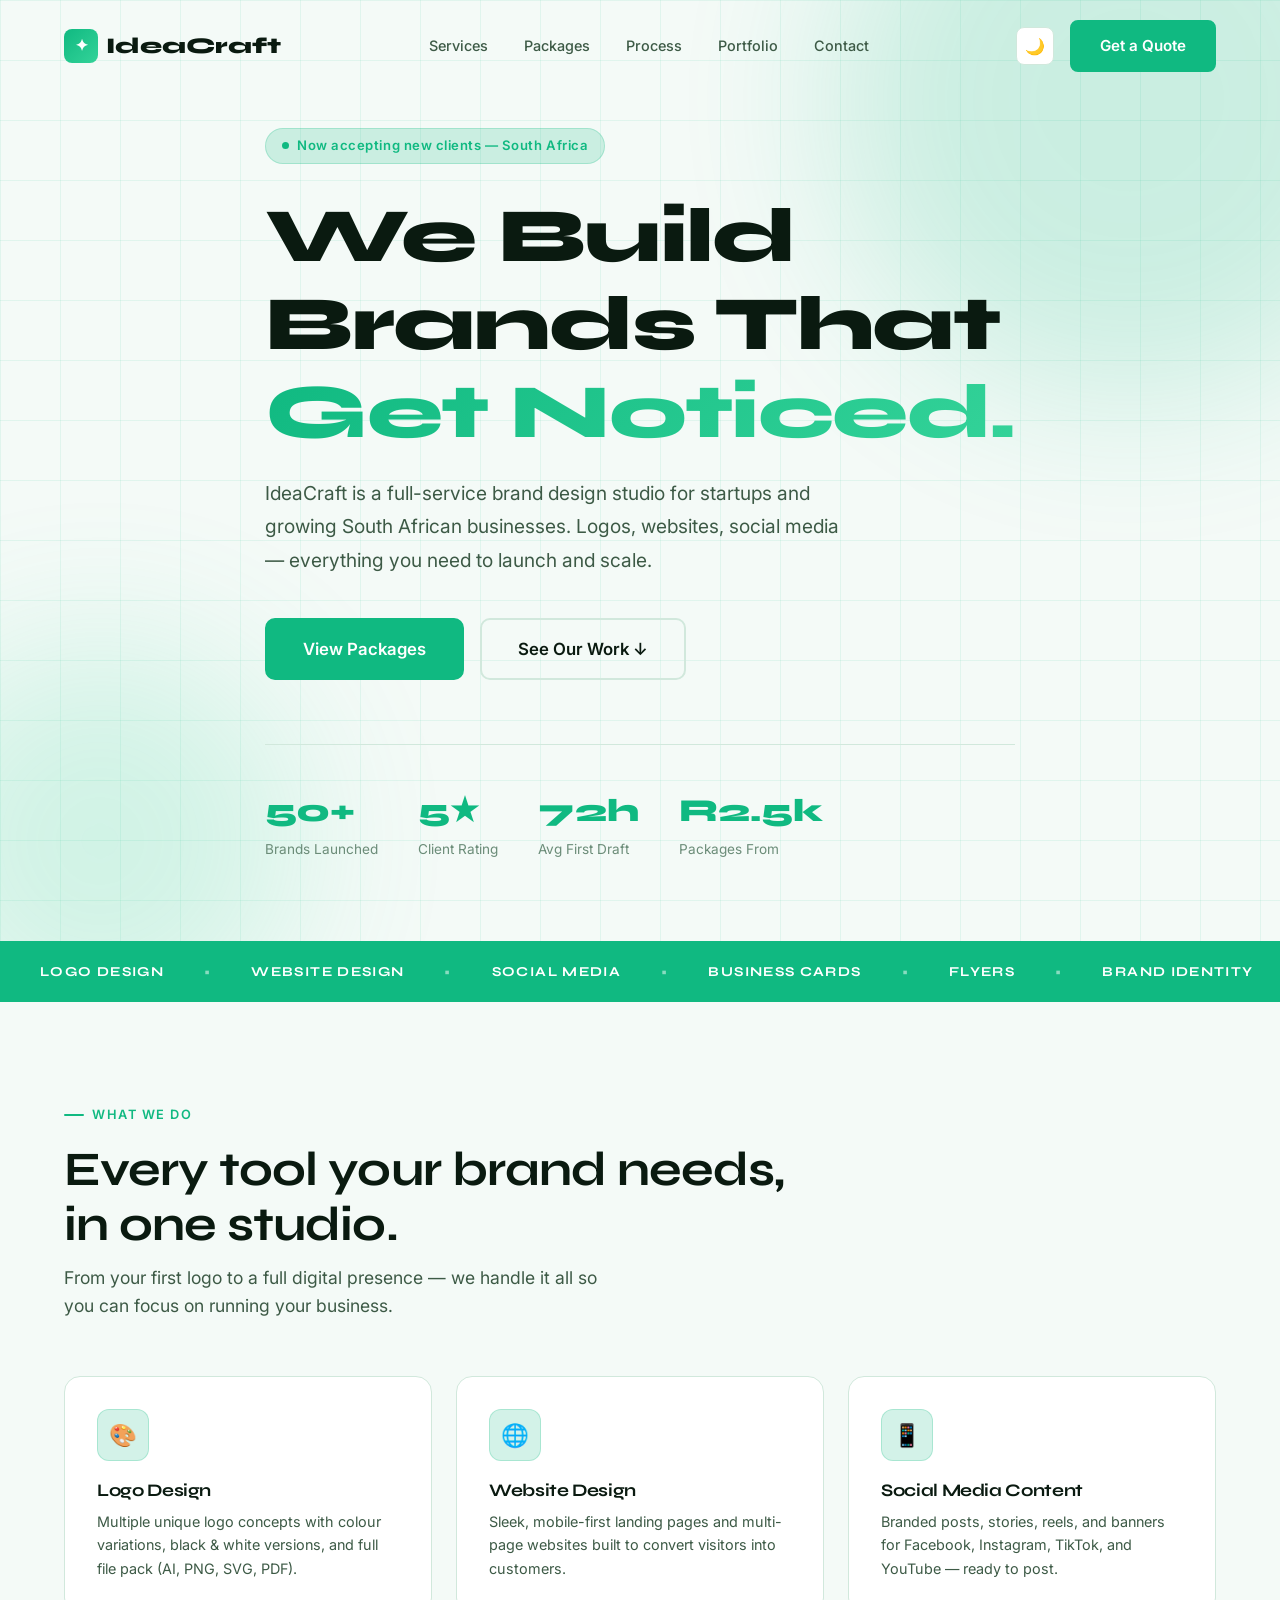
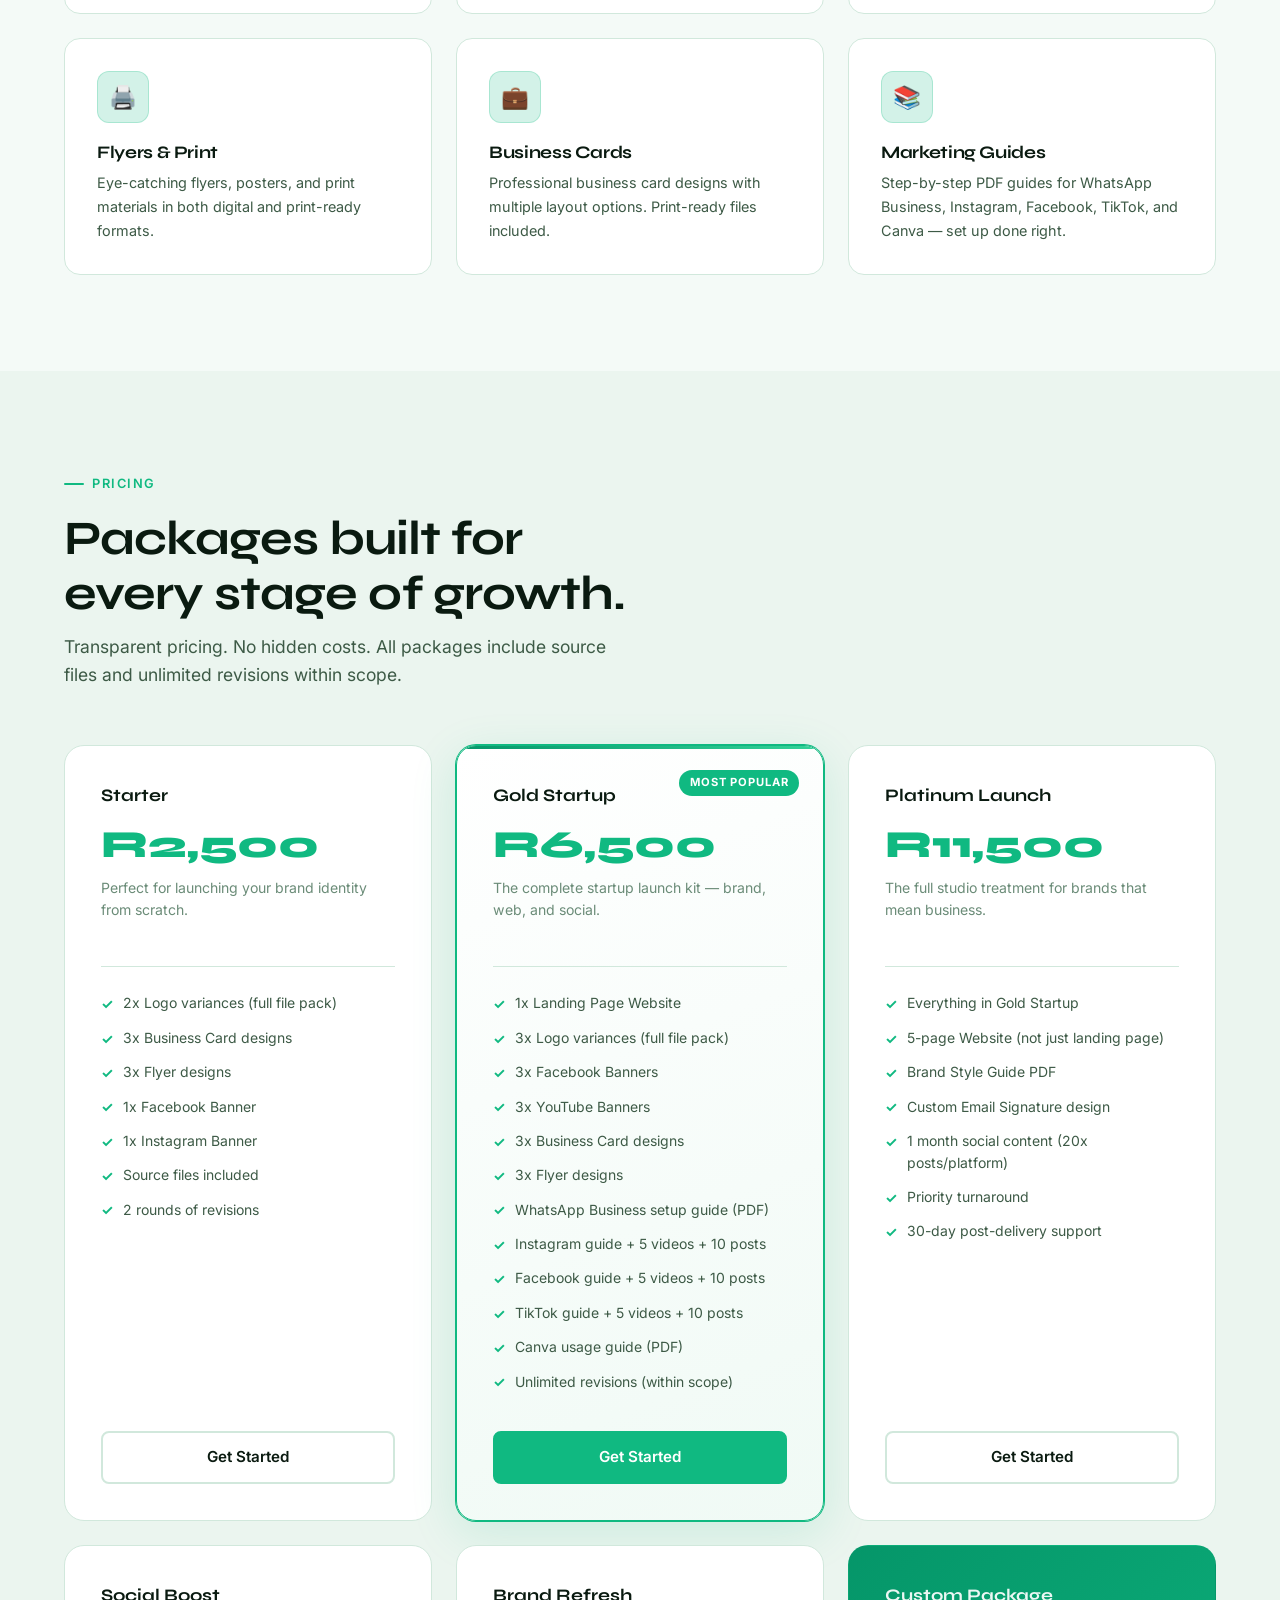
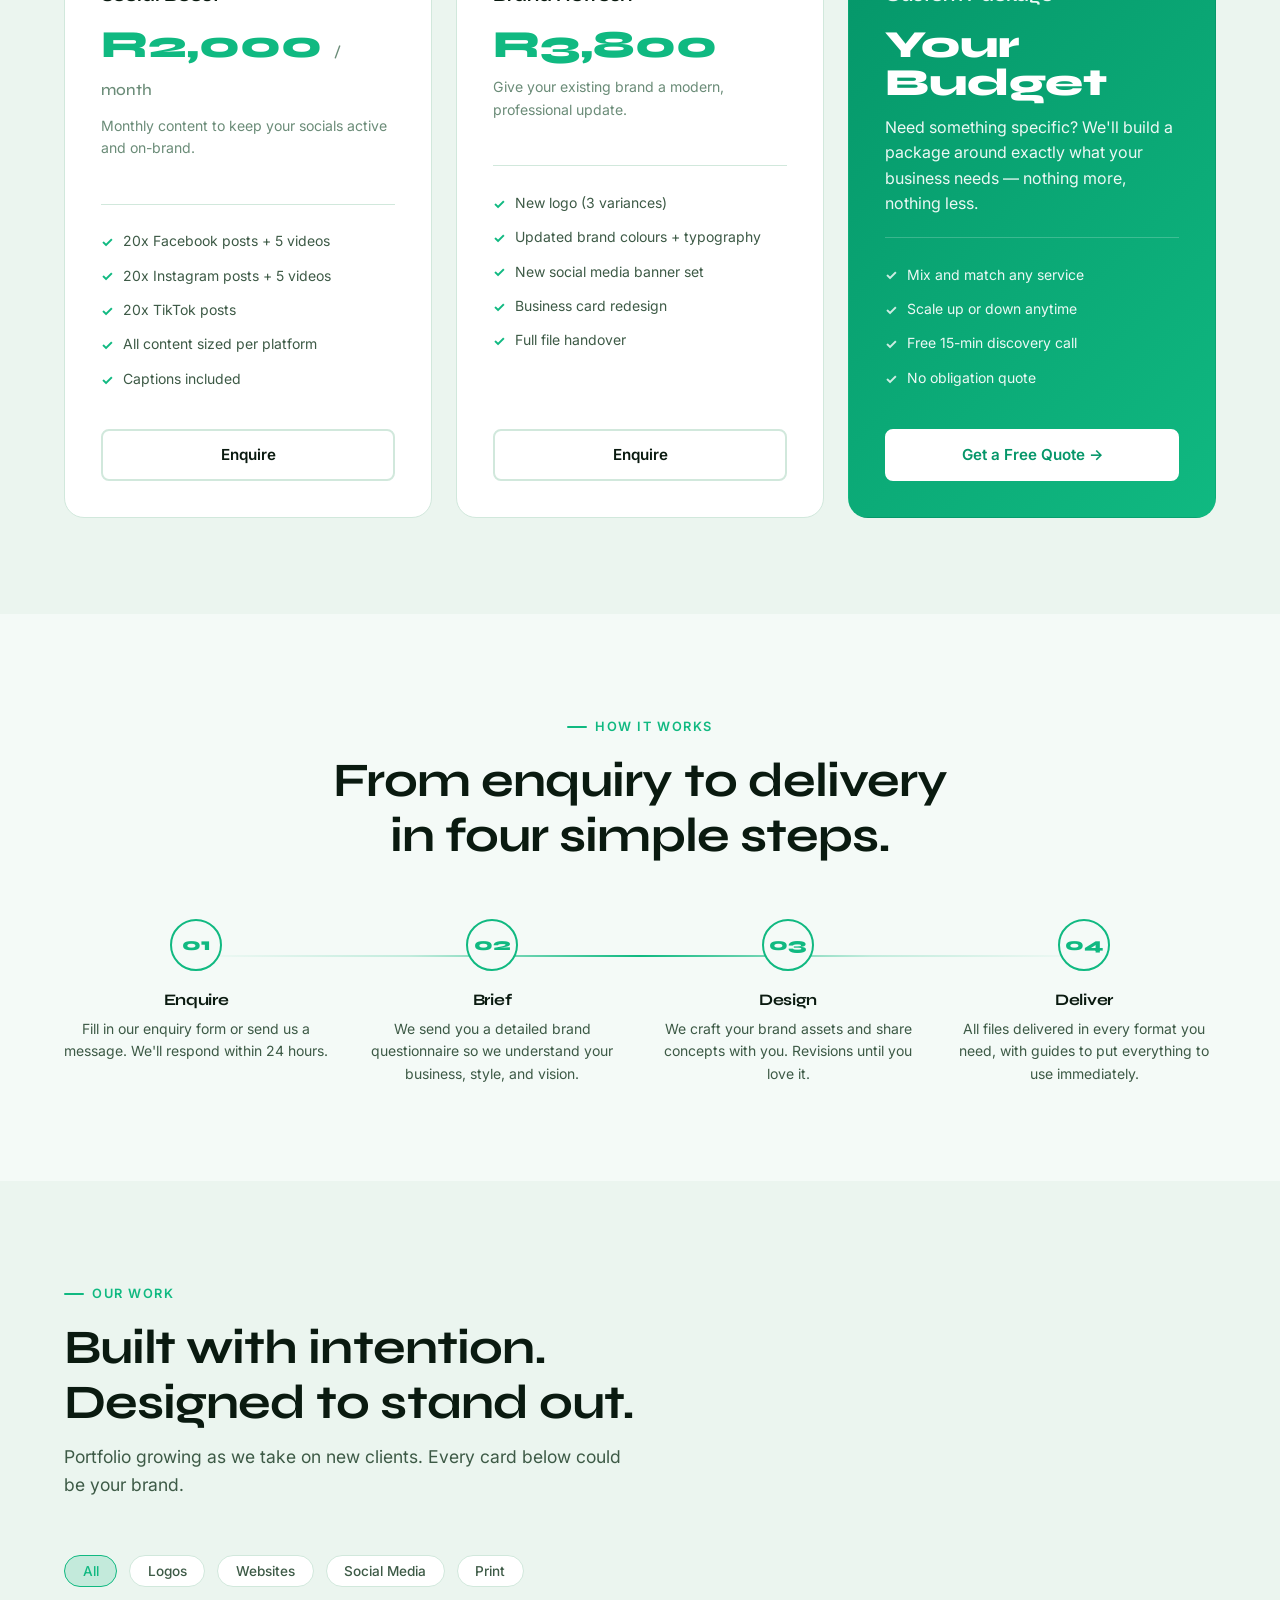
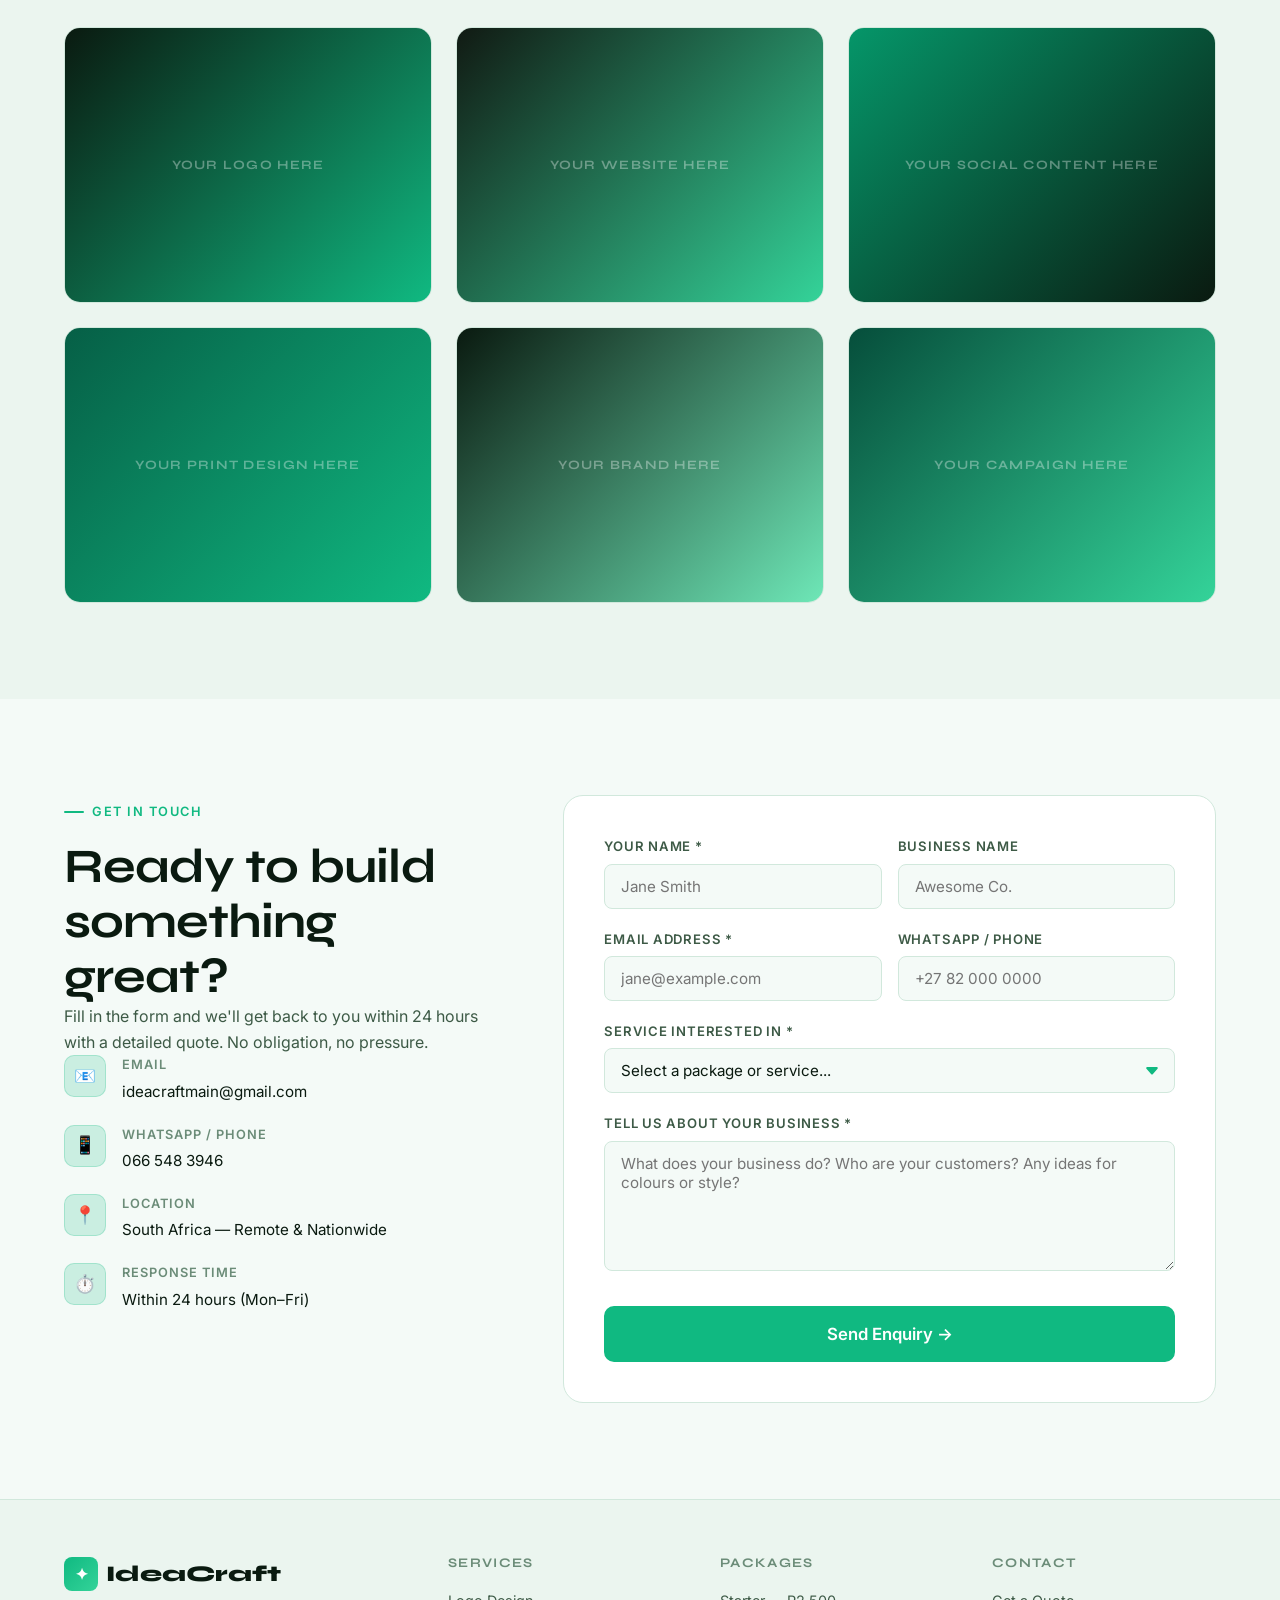
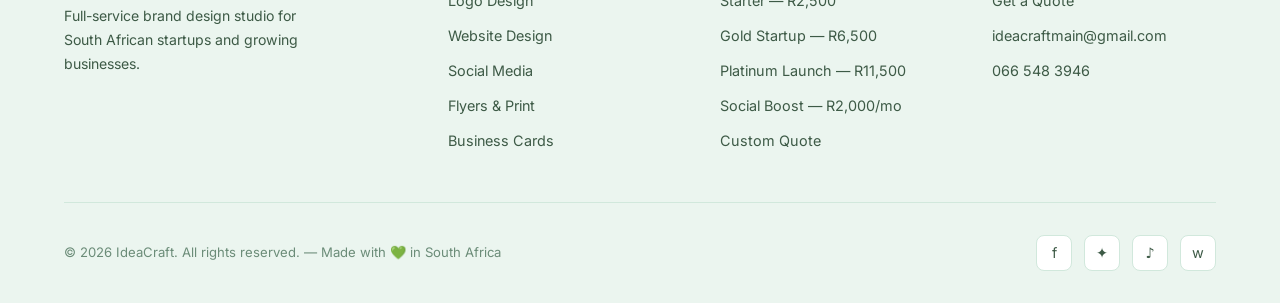
==== index.html @ 0524c29d "Add contact email and phone number" ====
<!DOCTYPE html>
<html lang="en" data-theme="dark">
<head>
  <meta charset="UTF-8">
  <meta name="viewport" content="width=device-width, initial-scale=1.0">
  <title>IdeaCraft | Brand Design for Startups</title>
  <meta name="description" content="IdeaCraft delivers premium graphic design for South African startups — logos, websites, social media content, and complete brand packages. From R2,500.">
  <meta property="og:title" content="IdeaCraft | Brand Design for Startups">
  <meta property="og:description" content="Complete brand packages for startups. Logos, websites, social media, print. Starting at R2,500.">
  <meta property="og:type" content="website">
  <link rel="preconnect" href="https://fonts.googleapis.com">
  <link rel="preconnect" href="https://fonts.gstatic.com" crossorigin>
  <link href="https://fonts.googleapis.com/css2?family=Inter:wght@400;500;600;700&family=Syne:wght@700;800&display=swap" rel="stylesheet">
  <link rel="stylesheet" href="css/styles.css">
</head>
<body>

  <!-- ── Navigation ── -->
  <nav class="nav" id="nav">
    <div class="nav-container">
      <a href="#" class="logo">
        <div class="logo-icon">✦</div>
        IdeaCraft
      </a>
      <ul class="nav-links">
        <li><a href="#services">Services</a></li>
        <li><a href="#packages">Packages</a></li>
        <li><a href="#process">Process</a></li>
        <li><a href="#portfolio">Portfolio</a></li>
        <li><a href="#contact">Contact</a></li>
      </ul>
      <div class="nav-right">
        <button class="theme-toggle" id="themeToggle" aria-label="Toggle theme">🌙</button>
        <a href="#contact" class="btn btn-primary">Get a Quote</a>
        <button class="nav-toggle" id="navToggle" aria-label="Open menu">
          <span></span><span></span><span></span>
        </button>
      </div>
    </div>
  </nav>

  <!-- Mobile Nav Overlay -->
  <div class="nav-mobile" id="navMobile">
    <button class="nav-mobile-close" id="navClose" aria-label="Close menu">✕</button>
    <a href="#services"  onclick="closeMobileNav()">Services</a>
    <a href="#packages"  onclick="closeMobileNav()">Packages</a>
    <a href="#process"   onclick="closeMobileNav()">Process</a>
    <a href="#portfolio" onclick="closeMobileNav()">Portfolio</a>
    <a href="#contact"   onclick="closeMobileNav()">Contact</a>
    <a href="#contact" class="btn btn-primary btn-lg" onclick="closeMobileNav()">Get a Quote</a>
  </div>

  <main>

    <!-- ── Hero ── -->
    <section class="hero" id="home">
      <div class="hero-bg">
        <div class="hero-grid"></div>
        <div class="hero-orb hero-orb-1"></div>
        <div class="hero-orb hero-orb-2"></div>
      </div>
      <div class="container">
        <div class="hero-content">
          <div class="hero-badge">
            <span class="hero-badge-dot"></span>
            Now accepting new clients — South Africa
          </div>
          <h1>
            We Build<br>
            Brands That<br>
            <span class="gradient-text">Get Noticed.</span>
          </h1>
          <p>
            IdeaCraft is a full-service brand design studio for startups and
            growing South African businesses. Logos, websites, social media —
            everything you need to launch and scale.
          </p>
          <div class="hero-ctas">
            <a href="#packages" class="btn btn-primary btn-lg">View Packages</a>
            <a href="#portfolio" class="btn btn-outline btn-lg">See Our Work ↓</a>
          </div>
          <div class="hero-stats">
            <div>
              <div class="hero-stat-num">50+</div>
              <div class="hero-stat-label">Brands Launched</div>
            </div>
            <div>
              <div class="hero-stat-num">5★</div>
              <div class="hero-stat-label">Client Rating</div>
            </div>
            <div>
              <div class="hero-stat-num">72h</div>
              <div class="hero-stat-label">Avg First Draft</div>
            </div>
            <div>
              <div class="hero-stat-num">R2.5k</div>
              <div class="hero-stat-label">Packages From</div>
            </div>
          </div>
        </div>
      </div>
    </section>

    <!-- ── Marquee ── -->
    <div class="marquee-section" aria-hidden="true">
      <div class="marquee-track" id="marqueeTrack">
        <span>LOGO DESIGN</span><span class="sep">•</span>
        <span>WEBSITE DESIGN</span><span class="sep">•</span>
        <span>SOCIAL MEDIA</span><span class="sep">•</span>
        <span>BUSINESS CARDS</span><span class="sep">•</span>
        <span>FLYERS</span><span class="sep">•</span>
        <span>BRAND IDENTITY</span><span class="sep">•</span>
        <span>MARKETING GUIDES</span><span class="sep">•</span>
        <span>YOUTUBE BANNERS</span><span class="sep">•</span>
        <span>FACEBOOK CONTENT</span><span class="sep">•</span>
        <span>TIKTOK CONTENT</span><span class="sep">•</span>
        <!-- duplicate for seamless loop -->
        <span>LOGO DESIGN</span><span class="sep">•</span>
        <span>WEBSITE DESIGN</span><span class="sep">•</span>
        <span>SOCIAL MEDIA</span><span class="sep">•</span>
        <span>BUSINESS CARDS</span><span class="sep">•</span>
        <span>FLYERS</span><span class="sep">•</span>
        <span>BRAND IDENTITY</span><span class="sep">•</span>
        <span>MARKETING GUIDES</span><span class="sep">•</span>
        <span>YOUTUBE BANNERS</span><span class="sep">•</span>
        <span>FACEBOOK CONTENT</span><span class="sep">•</span>
        <span>TIKTOK CONTENT</span><span class="sep">•</span>
      </div>
    </div>

    <!-- ── Services ── -->
    <section class="section" id="services">
      <div class="container">
        <div class="section-header reveal">
          <div class="section-label">What We Do</div>
          <h2>Every tool your brand needs,<br>in one studio.</h2>
          <p>From your first logo to a full digital presence — we handle it all so you can focus on running your business.</p>
        </div>
        <div class="services-grid">
          <div class="service-card reveal reveal-delay-1">
            <div class="service-icon">🎨</div>
            <h3>Logo Design</h3>
            <p>Multiple unique logo concepts with colour variations, black & white versions, and full file pack (AI, PNG, SVG, PDF).</p>
          </div>
          <div class="service-card reveal reveal-delay-2">
            <div class="service-icon">🌐</div>
            <h3>Website Design</h3>
            <p>Sleek, mobile-first landing pages and multi-page websites built to convert visitors into customers.</p>
          </div>
          <div class="service-card reveal reveal-delay-3">
            <div class="service-icon">📱</div>
            <h3>Social Media Content</h3>
            <p>Branded posts, stories, reels, and banners for Facebook, Instagram, TikTok, and YouTube — ready to post.</p>
          </div>
          <div class="service-card reveal reveal-delay-1">
            <div class="service-icon">🖨️</div>
            <h3>Flyers & Print</h3>
            <p>Eye-catching flyers, posters, and print materials in both digital and print-ready formats.</p>
          </div>
          <div class="service-card reveal reveal-delay-2">
            <div class="service-icon">💼</div>
            <h3>Business Cards</h3>
            <p>Professional business card designs with multiple layout options. Print-ready files included.</p>
          </div>
          <div class="service-card reveal reveal-delay-3">
            <div class="service-icon">📚</div>
            <h3>Marketing Guides</h3>
            <p>Step-by-step PDF guides for WhatsApp Business, Instagram, Facebook, TikTok, and Canva — set up done right.</p>
          </div>
        </div>
      </div>
    </section>

    <!-- ── Packages ── -->
    <section class="section" id="packages" style="background: var(--bg-alt);">
      <div class="container">
        <div class="section-header reveal">
          <div class="section-label">Pricing</div>
          <h2>Packages built for<br>every stage of growth.</h2>
          <p>Transparent pricing. No hidden costs. All packages include source files and unlimited revisions within scope.</p>
        </div>
        <div class="packages-grid">

          <!-- Starter -->
          <div class="package-card reveal reveal-delay-1">
            <div class="package-name">Starter</div>
            <div class="package-price">R2,500</div>
            <p class="package-desc">Perfect for launching your brand identity from scratch.</p>
            <hr class="package-divider">
            <ul class="package-features">
              <li>2x Logo variances (full file pack)</li>
              <li>3x Business Card designs</li>
              <li>3x Flyer designs</li>
              <li>1x Facebook Banner</li>
              <li>1x Instagram Banner</li>
              <li>Source files included</li>
              <li>2 rounds of revisions</li>
            </ul>
            <a href="#contact" class="btn btn-outline">Get Started</a>
          </div>

          <!-- Gold Startup — Featured -->
          <div class="package-card featured reveal reveal-delay-2">
            <span class="package-badge">Most Popular</span>
            <div class="package-name">Gold Startup</div>
            <div class="package-price">R6,500</div>
            <p class="package-desc">The complete startup launch kit — brand, web, and social.</p>
            <hr class="package-divider">
            <ul class="package-features">
              <li>1x Landing Page Website</li>
              <li>3x Logo variances (full file pack)</li>
              <li>3x Facebook Banners</li>
              <li>3x YouTube Banners</li>
              <li>3x Business Card designs</li>
              <li>3x Flyer designs</li>
              <li>WhatsApp Business setup guide (PDF)</li>
              <li>Instagram guide + 5 videos + 10 posts</li>
              <li>Facebook guide + 5 videos + 10 posts</li>
              <li>TikTok guide + 5 videos + 10 posts</li>
              <li>Canva usage guide (PDF)</li>
              <li>Unlimited revisions (within scope)</li>
            </ul>
            <a href="#contact" class="btn btn-primary">Get Started</a>
          </div>

          <!-- Platinum Launch -->
          <div class="package-card reveal reveal-delay-3">
            <div class="package-name">Platinum Launch</div>
            <div class="package-price">R11,500</div>
            <p class="package-desc">The full studio treatment for brands that mean business.</p>
            <hr class="package-divider">
            <ul class="package-features">
              <li>Everything in Gold Startup</li>
              <li>5-page Website (not just landing page)</li>
              <li>Brand Style Guide PDF</li>
              <li>Custom Email Signature design</li>
              <li>1 month social content (20x posts/platform)</li>
              <li>Priority turnaround</li>
              <li>30-day post-delivery support</li>
            </ul>
            <a href="#contact" class="btn btn-outline">Get Started</a>
          </div>

        </div>

        <!-- Scale-Up row -->
        <div style="margin-top: 1.5rem;">
          <div class="packages-grid" style="grid-template-columns: repeat(auto-fit, minmax(260px, 1fr));">

            <!-- Social Boost -->
            <div class="package-card reveal reveal-delay-1">
              <div class="package-name">Social Boost</div>
              <div class="package-price">R2,000 <span>/ month</span></div>
              <p class="package-desc">Monthly content to keep your socials active and on-brand.</p>
              <hr class="package-divider">
              <ul class="package-features">
                <li>20x Facebook posts + 5 videos</li>
                <li>20x Instagram posts + 5 videos</li>
                <li>20x TikTok posts</li>
                <li>All content sized per platform</li>
                <li>Captions included</li>
              </ul>
              <a href="#contact" class="btn btn-outline">Enquire</a>
            </div>

            <!-- Brand Refresh -->
            <div class="package-card reveal reveal-delay-2">
              <div class="package-name">Brand Refresh</div>
              <div class="package-price">R3,800</div>
              <p class="package-desc">Give your existing brand a modern, professional update.</p>
              <hr class="package-divider">
              <ul class="package-features">
                <li>New logo (3 variances)</li>
                <li>Updated brand colours + typography</li>
                <li>New social media banner set</li>
                <li>Business card redesign</li>
                <li>Full file handover</li>
              </ul>
              <a href="#contact" class="btn btn-outline">Enquire</a>
            </div>

            <!-- Custom -->
            <div class="package-card package-custom reveal reveal-delay-3">
              <div class="package-name">Custom Package</div>
              <div class="package-price">Your Budget</div>
              <p>Need something specific? We'll build a package around exactly what your business needs — nothing more, nothing less.</p>
              <hr class="package-divider">
              <ul class="package-features">
                <li>Mix and match any service</li>
                <li>Scale up or down anytime</li>
                <li>Free 15-min discovery call</li>
                <li>No obligation quote</li>
              </ul>
              <a href="#contact" class="btn">Get a Free Quote →</a>
            </div>

          </div>
        </div>

      </div>
    </section>

    <!-- ── Process ── -->
    <section class="section" id="process">
      <div class="container">
        <div class="section-header reveal" style="text-align: center;">
          <div class="section-label" style="justify-content: center;">How It Works</div>
          <h2>From enquiry to delivery<br>in four simple steps.</h2>
        </div>
        <div class="process-grid">
          <div class="process-step reveal reveal-delay-1">
            <div class="process-number">01</div>
            <h3>Enquire</h3>
            <p>Fill in our enquiry form or send us a message. We'll respond within 24 hours.</p>
          </div>
          <div class="process-step reveal reveal-delay-2">
            <div class="process-number">02</div>
            <h3>Brief</h3>
            <p>We send you a detailed brand questionnaire so we understand your business, style, and vision.</p>
          </div>
          <div class="process-step reveal reveal-delay-3">
            <div class="process-number">03</div>
            <h3>Design</h3>
            <p>We craft your brand assets and share concepts with you. Revisions until you love it.</p>
          </div>
          <div class="process-step reveal reveal-delay-4">
            <div class="process-number">04</div>
            <h3>Deliver</h3>
            <p>All files delivered in every format you need, with guides to put everything to use immediately.</p>
          </div>
        </div>
      </div>
    </section>

    <!-- ── Portfolio ── -->
    <section class="section" id="portfolio" style="background: var(--bg-alt);">
      <div class="container">
        <div class="section-header reveal">
          <div class="section-label">Our Work</div>
          <h2>Built with intention.<br>Designed to stand out.</h2>
          <p>Portfolio growing as we take on new clients. Every card below could be your brand.</p>
        </div>
        <div class="portfolio-filters reveal">
          <button class="filter-btn active" data-filter="all">All</button>
          <button class="filter-btn" data-filter="logo">Logos</button>
          <button class="filter-btn" data-filter="website">Websites</button>
          <button class="filter-btn" data-filter="social">Social Media</button>
          <button class="filter-btn" data-filter="print">Print</button>
        </div>
        <div class="portfolio-grid">
          <div class="portfolio-item reveal reveal-delay-1" data-category="logo">
            <div class="portfolio-item-bg"></div>
            <div class="portfolio-placeholder-text">Your Logo Here</div>
            <div class="portfolio-overlay">
              <h3>Brand Identity</h3>
              <p>Logo design + brand colours</p>
              <span class="portfolio-tag">Logo</span>
            </div>
          </div>
          <div class="portfolio-item reveal reveal-delay-2" data-category="website">
            <div class="portfolio-item-bg"></div>
            <div class="portfolio-placeholder-text">Your Website Here</div>
            <div class="portfolio-overlay">
              <h3>Landing Page</h3>
              <p>Modern, mobile-first website</p>
              <span class="portfolio-tag">Website</span>
            </div>
          </div>
          <div class="portfolio-item reveal reveal-delay-3" data-category="social">
            <div class="portfolio-item-bg"></div>
            <div class="portfolio-placeholder-text">Your Social Content Here</div>
            <div class="portfolio-overlay">
              <h3>Social Media Kit</h3>
              <p>Posts, stories + banners</p>
              <span class="portfolio-tag">Social</span>
            </div>
          </div>
          <div class="portfolio-item reveal reveal-delay-1" data-category="print">
            <div class="portfolio-item-bg"></div>
            <div class="portfolio-placeholder-text">Your Print Design Here</div>
            <div class="portfolio-overlay">
              <h3>Print Pack</h3>
              <p>Business cards + flyers</p>
              <span class="portfolio-tag">Print</span>
            </div>
          </div>
          <div class="portfolio-item reveal reveal-delay-2" data-category="logo">
            <div class="portfolio-item-bg"></div>
            <div class="portfolio-placeholder-text">Your Brand Here</div>
            <div class="portfolio-overlay">
              <h3>Full Brand Package</h3>
              <p>Gold Startup package</p>
              <span class="portfolio-tag">Branding</span>
            </div>
          </div>
          <div class="portfolio-item reveal reveal-delay-3" data-category="social">
            <div class="portfolio-item-bg"></div>
            <div class="portfolio-placeholder-text">Your Campaign Here</div>
            <div class="portfolio-overlay">
              <h3>Social Boost</h3>
              <p>Monthly content campaign</p>
              <span class="portfolio-tag">Social</span>
            </div>
          </div>
        </div>
      </div>
    </section>

    <!-- ── Contact ── -->
    <section class="section" id="contact">
      <div class="container">
        <div class="contact-grid">
          <!-- Info -->
          <div class="reveal">
            <div class="section-label">Get In Touch</div>
            <h2>Ready to build something great?</h2>
            <p>Fill in the form and we'll get back to you within 24 hours with a detailed quote. No obligation, no pressure.</p>
            <div class="contact-details">
              <div class="contact-detail">
                <div class="contact-detail-icon">📧</div>
                <div class="contact-detail-text">
                  <strong>Email</strong>
                  <span>ideacraftmain@gmail.com</span>
                </div>
              </div>
              <div class="contact-detail">
                <div class="contact-detail-icon">📱</div>
                <div class="contact-detail-text">
                  <strong>WhatsApp / Phone</strong>
                  <span>066 548 3946</span>
                </div>
              </div>
              <div class="contact-detail">
                <div class="contact-detail-icon">📍</div>
                <div class="contact-detail-text">
                  <strong>Location</strong>
                  <span>South Africa — Remote & Nationwide</span>
                </div>
              </div>
              <div class="contact-detail">
                <div class="contact-detail-icon">⏱️</div>
                <div class="contact-detail-text">
                  <strong>Response Time</strong>
                  <span>Within 24 hours (Mon–Fri)</span>
                </div>
              </div>
            </div>
          </div>

          <!-- Form -->
          <div class="contact-form reveal reveal-delay-2">
            <form id="contactForm">

              <div class="form-row">
                <div class="form-group">
                  <label for="name">Your Name *</label>
                  <input type="text" id="name" name="name" placeholder="Jane Smith" required>
                </div>
                <div class="form-group">
                  <label for="business">Business Name</label>
                  <input type="text" id="business" name="business" placeholder="Awesome Co.">
                </div>
              </div>
              <div class="form-row">
                <div class="form-group">
                  <label for="email">Email Address *</label>
                  <input type="email" id="email" name="email" placeholder="jane@example.com" required>
                </div>
                <div class="form-group">
                  <label for="phone">WhatsApp / Phone</label>
                  <input type="tel" id="phone" name="phone" placeholder="+27 82 000 0000">
                </div>
              </div>
              <div class="form-group">
                <label for="service">Service Interested In *</label>
                <select id="service" name="service" required>
                  <option value="" disabled selected>Select a package or service...</option>
                  <option value="starter">Starter Package — R2,500</option>
                  <option value="gold-startup">Gold Startup Package — R6,500</option>
                  <option value="platinum-launch">Platinum Launch Package — R11,500</option>
                  <option value="social-boost">Social Boost — R2,000/month</option>
                  <option value="brand-refresh">Brand Refresh — R3,800</option>
                  <option value="website-only">Website Only</option>
                  <option value="custom">Custom Package (not sure yet)</option>
                </select>
              </div>
              <div class="form-group">
                <label for="message">Tell Us About Your Business *</label>
                <textarea id="message" name="message" placeholder="What does your business do? Who are your customers? Any ideas for colours or style?" required></textarea>
              </div>
              <button type="submit" class="btn btn-primary btn-lg form-submit" id="formSubmitBtn">
                Send Enquiry →
              </button>
            </form>
            <div id="formSuccess" style="display:none; text-align:center; padding:2.5rem 1rem;">
              <div style="font-size:2.5rem; margin-bottom:1rem;">✅</div>
              <h3 style="margin-bottom:0.5rem;">Enquiry Received!</h3>
              <p>Thanks! We'll get back to you within 24 hours with your quote.</p>
            </div>
          </div>
        </div>
      </div>
    </section>

  </main>

  <!-- ── Footer ── -->
  <footer class="footer">
    <div class="container">
      <div class="footer-grid">
        <div class="footer-brand">
          <a href="#" class="logo">
            <div class="logo-icon">✦</div>
            IdeaCraft
          </a>
          <p>Full-service brand design studio for South African startups and growing businesses.</p>
        </div>
        <div class="footer-col">
          <h4>Services</h4>
          <ul>
            <li><a href="#services">Logo Design</a></li>
            <li><a href="#services">Website Design</a></li>
            <li><a href="#services">Social Media</a></li>
            <li><a href="#services">Flyers & Print</a></li>
            <li><a href="#services">Business Cards</a></li>
          </ul>
        </div>
        <div class="footer-col">
          <h4>Packages</h4>
          <ul>
            <li><a href="#packages">Starter — R2,500</a></li>
            <li><a href="#packages">Gold Startup — R6,500</a></li>
            <li><a href="#packages">Platinum Launch — R11,500</a></li>
            <li><a href="#packages">Social Boost — R2,000/mo</a></li>
            <li><a href="#packages">Custom Quote</a></li>
          </ul>
        </div>
        <div class="footer-col">
          <h4>Contact</h4>
          <ul>
            <li><a href="#contact">Get a Quote</a></li>
            <li><a href="mailto:ideacraftmain@gmail.com">ideacraftmain@gmail.com</a></li>
            <li><a href="tel:066 548 3946">066 548 3946</a></li>
          </ul>
        </div>
      </div>
      <div class="footer-bottom">
        <span>© 2026 IdeaCraft. All rights reserved. — Made with 💚 in South Africa</span>
        <div class="footer-social">
          <a href="#" aria-label="Facebook">f</a>
          <a href="#" aria-label="Instagram">✦</a>
          <a href="#" aria-label="TikTok">♪</a>
          <a href="#" aria-label="WhatsApp">w</a>
        </div>
      </div>
    </div>
  </footer>

  <script src="js/main.js"></script>
</body>
</html>
---- css/styles.css ----
/* ============================================================
   IdeaCraft — styles.css
   Emerald / White / Black — Dark & Light mode
   ============================================================ */

/* ---------- Design Tokens ---------- */
:root {
  --emerald:        #10B981;
  --emerald-dark:   #059669;
  --emerald-light:  #34D399;
  --emerald-glow:   rgba(16, 185, 129, 0.18);
  --emerald-border: rgba(16, 185, 129, 0.22);

  /* Light mode defaults */
  --bg:             #F4FAF7;
  --bg-alt:         #EBF5EF;
  --surface:        #FFFFFF;
  --surface-2:      #F0FAF5;
  --border:         #D1E8DC;
  --text-primary:   #0A1A10;
  --text-secondary: #3D5A46;
  --text-muted:     #6B8C78;
  --nav-bg:         rgba(244, 250, 247, 0.85);
  --shadow:         0 4px 24px rgba(16, 185, 129, 0.08);
  --shadow-lg:      0 12px 48px rgba(16, 185, 129, 0.14);
}

[data-theme="dark"] {
  --bg:             #080F0A;
  --bg-alt:         #0D1710;
  --surface:        #111A13;
  --surface-2:      #162018;
  --border:         #1E3024;
  --text-primary:   #E8F8EE;
  --text-secondary: #9BBFA7;
  --text-muted:     #5E8A6E;
  --nav-bg:         rgba(8, 15, 10, 0.88);
  --shadow:         0 4px 24px rgba(0,0,0,0.4);
  --shadow-lg:      0 12px 48px rgba(0,0,0,0.55);
}

/* System preference fallback */
@media (prefers-color-scheme: dark) {
  :root:not([data-theme="light"]) {
    --bg:             #080F0A;
    --bg-alt:         #0D1710;
    --surface:        #111A13;
    --surface-2:      #162018;
    --border:         #1E3024;
    --text-primary:   #E8F8EE;
    --text-secondary: #9BBFA7;
    --text-muted:     #5E8A6E;
    --nav-bg:         rgba(8, 15, 10, 0.88);
    --shadow:         0 4px 24px rgba(0,0,0,0.4);
    --shadow-lg:      0 12px 48px rgba(0,0,0,0.55);
  }
}

/* ---------- Reset ---------- */
*, *::before, *::after { box-sizing: border-box; margin: 0; padding: 0; }
html { scroll-behavior: smooth; font-size: 16px; }
body {
  font-family: 'Inter', system-ui, sans-serif;
  background: var(--bg);
  color: var(--text-primary);
  line-height: 1.6;
  transition: background 0.3s, color 0.3s;
  overflow-x: hidden;
}
img { display: block; max-width: 100%; }
a { color: inherit; text-decoration: none; }
ul { list-style: none; }
button { cursor: pointer; font-family: inherit; }

/* ---------- Typography ---------- */
h1, h2, h3, h4 {
  font-family: 'Syne', sans-serif;
  line-height: 1.15;
  letter-spacing: -0.02em;
  color: var(--text-primary);
}
h1 { font-size: clamp(2.6rem, 6vw, 5rem); font-weight: 800; }
h2 { font-size: clamp(1.9rem, 4vw, 3rem); font-weight: 700; }
h3 { font-size: clamp(1.2rem, 2.5vw, 1.5rem); font-weight: 700; }
p  { color: var(--text-secondary); }

.gradient-text {
  background: linear-gradient(135deg, var(--emerald), var(--emerald-light));
  -webkit-background-clip: text;
  -webkit-text-fill-color: transparent;
  background-clip: text;
}

/* ---------- Layout Utilities ---------- */
.container { max-width: 1200px; margin: 0 auto; padding: 0 1.5rem; }
.section    { padding: 6rem 0; }
.section-sm { padding: 4rem 0; }
.section-label {
  display: inline-flex;
  align-items: center;
  gap: 0.5rem;
  font-size: 0.8rem;
  font-weight: 600;
  letter-spacing: 0.12em;
  text-transform: uppercase;
  color: var(--emerald);
  margin-bottom: 1rem;
}
.section-label::before {
  content: '';
  display: block;
  width: 20px;
  height: 2px;
  background: var(--emerald);
  border-radius: 2px;
}
.section-header { margin-bottom: 3.5rem; }
.section-header p { max-width: 560px; margin-top: 0.75rem; font-size: 1.1rem; }

/* ---------- Buttons ---------- */
.btn {
  display: inline-flex;
  align-items: center;
  gap: 0.5rem;
  padding: 0.75rem 1.75rem;
  border-radius: 8px;
  font-size: 0.95rem;
  font-weight: 600;
  transition: all 0.2s ease;
  border: 2px solid transparent;
  white-space: nowrap;
}
.btn-primary {
  background: var(--emerald);
  color: #fff;
  border-color: var(--emerald);
}
.btn-primary:hover {
  background: var(--emerald-dark);
  border-color: var(--emerald-dark);
  transform: translateY(-1px);
  box-shadow: 0 6px 20px rgba(16,185,129,0.35);
}
.btn-outline {
  background: transparent;
  color: var(--text-primary);
  border-color: var(--border);
}
.btn-outline:hover {
  border-color: var(--emerald);
  color: var(--emerald);
  transform: translateY(-1px);
}
.btn-lg { padding: 1rem 2.25rem; font-size: 1.05rem; border-radius: 10px; }

/* ---------- Navigation ---------- */
.nav {
  position: fixed;
  top: 0; left: 0; right: 0;
  z-index: 100;
  padding: 1.25rem 0;
  transition: all 0.3s ease;
}
.nav.scrolled {
  background: var(--nav-bg);
  backdrop-filter: blur(16px);
  -webkit-backdrop-filter: blur(16px);
  border-bottom: 1px solid var(--emerald-border);
  padding: 0.85rem 0;
  box-shadow: var(--shadow);
}
.nav-container {
  display: flex;
  align-items: center;
  justify-content: space-between;
  max-width: 1200px;
  margin: 0 auto;
  padding: 0 1.5rem;
}
.logo {
  display: flex;
  align-items: center;
  gap: 0.5rem;
  font-family: 'Syne', sans-serif;
  font-weight: 800;
  font-size: 1.4rem;
  color: var(--text-primary);
}
.logo-icon {
  width: 34px; height: 34px;
  background: linear-gradient(135deg, var(--emerald), var(--emerald-light));
  border-radius: 8px;
  display: flex;
  align-items: center;
  justify-content: center;
  color: #fff;
  font-size: 1rem;
}
.nav-links {
  display: flex;
  align-items: center;
  gap: 2.25rem;
}
.nav-links a {
  font-size: 0.9rem;
  font-weight: 500;
  color: var(--text-secondary);
  transition: color 0.2s;
}
.nav-links a:hover { color: var(--emerald); }
.nav-right { display: flex; align-items: center; gap: 1rem; }

/* Theme toggle */
.theme-toggle {
  width: 38px; height: 38px;
  border-radius: 8px;
  border: 1px solid var(--border);
  background: var(--surface);
  color: var(--text-secondary);
  display: flex;
  align-items: center;
  justify-content: center;
  font-size: 1rem;
  transition: all 0.2s;
}
.theme-toggle:hover { border-color: var(--emerald); color: var(--emerald); }

/* Hamburger */
.nav-toggle {
  display: none;
  flex-direction: column;
  gap: 5px;
  background: none;
  border: none;
  padding: 4px;
}
.nav-toggle span {
  display: block;
  width: 24px; height: 2px;
  background: var(--text-primary);
  border-radius: 2px;
  transition: all 0.3s;
}

/* Mobile nav */
.nav-mobile {
  display: none;
  position: fixed;
  top: 0; left: 0; right: 0; bottom: 0;
  background: var(--bg);
  z-index: 99;
  flex-direction: column;
  align-items: center;
  justify-content: center;
  gap: 2rem;
}
.nav-mobile.open { display: flex; }
.nav-mobile a {
  font-family: 'Syne', sans-serif;
  font-size: 1.8rem;
  font-weight: 700;
  color: var(--text-primary);
  transition: color 0.2s;
}
.nav-mobile a:hover { color: var(--emerald); }
.nav-mobile-close {
  position: absolute;
  top: 1.5rem; right: 1.5rem;
  background: none;
  border: none;
  font-size: 1.8rem;
  color: var(--text-secondary);
  line-height: 1;
}

/* ---------- Hero ---------- */
.hero {
  min-height: 100vh;
  display: flex;
  align-items: center;
  position: relative;
  overflow: hidden;
  padding: 8rem 0 5rem;
}
.hero-bg {
  position: absolute;
  inset: 0;
  pointer-events: none;
  overflow: hidden;
}
.hero-orb {
  position: absolute;
  border-radius: 50%;
  filter: blur(80px);
  opacity: 0.18;
}
.hero-orb-1 {
  width: 600px; height: 600px;
  background: var(--emerald);
  top: -200px; right: -150px;
  animation: drift 12s ease-in-out infinite alternate;
}
.hero-orb-2 {
  width: 400px; height: 400px;
  background: var(--emerald-light);
  bottom: -100px; left: -100px;
  animation: drift 16s ease-in-out infinite alternate-reverse;
}
.hero-grid {
  position: absolute;
  inset: 0;
  background-image:
    linear-gradient(var(--emerald-border) 1px, transparent 1px),
    linear-gradient(90deg, var(--emerald-border) 1px, transparent 1px);
  background-size: 60px 60px;
  opacity: 0.4;
}
@keyframes drift {
  from { transform: translate(0, 0) scale(1); }
  to   { transform: translate(40px, 30px) scale(1.1); }
}
.hero-content { position: relative; z-index: 1; max-width: 780px; }
.hero-badge {
  display: inline-flex;
  align-items: center;
  gap: 0.5rem;
  padding: 0.4rem 1rem;
  border: 1px solid var(--emerald-border);
  border-radius: 50px;
  background: var(--emerald-glow);
  font-size: 0.82rem;
  font-weight: 600;
  color: var(--emerald);
  margin-bottom: 1.75rem;
  letter-spacing: 0.04em;
}
.hero-badge-dot {
  width: 7px; height: 7px;
  border-radius: 50%;
  background: var(--emerald);
  animation: pulse 2s infinite;
}
@keyframes pulse {
  0%, 100% { opacity: 1; transform: scale(1); }
  50%       { opacity: 0.5; transform: scale(0.8); }
}
.hero h1 { margin-bottom: 1.25rem; }
.hero p {
  font-size: 1.2rem;
  line-height: 1.75;
  max-width: 580px;
  margin-bottom: 2.5rem;
  color: var(--text-secondary);
}
.hero-ctas { display: flex; gap: 1rem; flex-wrap: wrap; }
.hero-stats {
  display: flex;
  gap: 2.5rem;
  margin-top: 4rem;
  padding-top: 2.5rem;
  border-top: 1px solid var(--border);
  flex-wrap: wrap;
}
.hero-stat-num {
  font-family: 'Syne', sans-serif;
  font-size: 2rem;
  font-weight: 800;
  color: var(--emerald);
}
.hero-stat-label {
  font-size: 0.85rem;
  color: var(--text-muted);
  margin-top: 0.15rem;
}

/* ---------- Marquee ---------- */
.marquee-section {
  padding: 1.25rem 0;
  background: var(--emerald);
  overflow: hidden;
}
.marquee-track {
  display: flex;
  gap: 0;
  animation: marquee 28s linear infinite;
  width: max-content;
}
.marquee-track span {
  font-family: 'Syne', sans-serif;
  font-weight: 700;
  font-size: 0.85rem;
  letter-spacing: 0.1em;
  color: #fff;
  padding: 0 2.5rem;
  white-space: nowrap;
}
.marquee-track span.sep { opacity: 0.5; padding: 0; }
@keyframes marquee {
  from { transform: translateX(0); }
  to   { transform: translateX(-50%); }
}

/* ---------- Services ---------- */
.services-grid {
  display: grid;
  grid-template-columns: repeat(auto-fit, minmax(300px, 1fr));
  gap: 1.5rem;
}
.service-card {
  background: var(--surface);
  border: 1px solid var(--border);
  border-radius: 16px;
  padding: 2rem;
  transition: all 0.3s ease;
  position: relative;
  overflow: hidden;
}
.service-card::before {
  content: '';
  position: absolute;
  inset: 0;
  background: linear-gradient(135deg, var(--emerald-glow), transparent);
  opacity: 0;
  transition: opacity 0.3s;
}
.service-card:hover {
  border-color: var(--emerald-border);
  transform: translateY(-4px);
  box-shadow: var(--shadow-lg);
}
.service-card:hover::before { opacity: 1; }
.service-icon {
  width: 52px; height: 52px;
  border-radius: 12px;
  background: var(--emerald-glow);
  border: 1px solid var(--emerald-border);
  display: flex;
  align-items: center;
  justify-content: center;
  font-size: 1.4rem;
  margin-bottom: 1.25rem;
  position: relative;
}
.service-card h3 { margin-bottom: 0.5rem; font-size: 1.1rem; }
.service-card p  { font-size: 0.9rem; line-height: 1.65; }

/* ---------- Packages ---------- */
.packages-grid {
  display: grid;
  grid-template-columns: repeat(auto-fit, minmax(280px, 1fr));
  gap: 1.5rem;
  align-items: stretch;
}
.package-card {
  background: var(--surface);
  border: 1px solid var(--border);
  border-radius: 20px;
  padding: 2.25rem;
  display: flex;
  flex-direction: column;
  transition: all 0.3s ease;
  position: relative;
  overflow: hidden;
}
.package-card:hover {
  transform: translateY(-4px);
  box-shadow: var(--shadow-lg);
}
.package-card.featured {
  border-color: var(--emerald);
  background: linear-gradient(160deg, var(--surface), var(--surface-2));
  box-shadow: 0 0 0 1px var(--emerald), var(--shadow-lg);
}
.package-card.featured::before {
  content: '';
  position: absolute;
  top: 0; left: 0; right: 0;
  height: 3px;
  background: linear-gradient(90deg, var(--emerald-dark), var(--emerald-light));
}
.package-badge {
  position: absolute;
  top: 1.5rem; right: 1.5rem;
  background: var(--emerald);
  color: #fff;
  font-size: 0.7rem;
  font-weight: 700;
  letter-spacing: 0.08em;
  padding: 0.25rem 0.65rem;
  border-radius: 50px;
  text-transform: uppercase;
}
.package-name {
  font-family: 'Syne', sans-serif;
  font-weight: 700;
  font-size: 1.1rem;
  color: var(--text-primary);
  margin-bottom: 0.25rem;
}
.package-price {
  font-family: 'Syne', sans-serif;
  font-size: 2.4rem;
  font-weight: 800;
  color: var(--emerald);
  margin: 0.75rem 0;
  line-height: 1;
}
.package-price span { font-size: 1rem; font-weight: 500; color: var(--text-muted); }
.package-desc { font-size: 0.88rem; color: var(--text-muted); margin-bottom: 1.5rem; }
.package-divider { border: none; border-top: 1px solid var(--border); margin: 1.25rem 0; }
.package-features { flex: 1; margin-bottom: 2rem; }
.package-features li {
  display: flex;
  align-items: flex-start;
  gap: 0.6rem;
  font-size: 0.875rem;
  color: var(--text-secondary);
  padding: 0.35rem 0;
}
.package-features li::before {
  content: '✓';
  color: var(--emerald);
  font-weight: 700;
  flex-shrink: 0;
  margin-top: 0.05rem;
}
.package-card .btn { width: 100%; justify-content: center; margin-top: auto; }

/* Custom package card */
.package-custom {
  background: linear-gradient(135deg, var(--emerald-dark), var(--emerald));
  border-color: transparent;
  color: #fff;
}
.package-custom .package-name,
.package-custom .package-price,
.package-custom p,
.package-custom li { color: rgba(255,255,255,0.92); }
.package-custom .package-price { color: #fff; }
.package-custom .package-divider { border-color: rgba(255,255,255,0.2); }
.package-custom .btn {
  background: #fff;
  color: var(--emerald-dark);
  border-color: #fff;
}
.package-custom .btn:hover { background: rgba(255,255,255,0.9); }
.package-custom li::before { color: rgba(255,255,255,0.8); }

/* ---------- Process ---------- */
.process-grid {
  display: grid;
  grid-template-columns: repeat(auto-fit, minmax(220px, 1fr));
  gap: 2rem;
  position: relative;
}
.process-grid::before {
  content: '';
  position: absolute;
  top: 2.25rem;
  left: 10%;
  right: 10%;
  height: 2px;
  background: linear-gradient(90deg, transparent, var(--emerald-border), var(--emerald), var(--emerald-border), transparent);
}
.process-step {
  text-align: center;
  position: relative;
}
.process-number {
  width: 52px; height: 52px;
  border-radius: 50%;
  background: var(--surface);
  border: 2px solid var(--emerald);
  display: flex;
  align-items: center;
  justify-content: center;
  font-family: 'Syne', sans-serif;
  font-weight: 800;
  font-size: 1.1rem;
  color: var(--emerald);
  margin: 0 auto 1.25rem;
  position: relative;
  z-index: 1;
  background: var(--bg);
}
.process-step h3 { font-size: 1rem; margin-bottom: 0.5rem; }
.process-step p  { font-size: 0.875rem; }

/* ---------- Portfolio ---------- */
.portfolio-filters {
  display: flex;
  gap: 0.75rem;
  flex-wrap: wrap;
  margin-bottom: 2.5rem;
}
.filter-btn {
  padding: 0.45rem 1.1rem;
  border-radius: 50px;
  font-size: 0.85rem;
  font-weight: 500;
  border: 1px solid var(--border);
  background: var(--surface);
  color: var(--text-secondary);
  transition: all 0.2s;
}
.filter-btn:hover,
.filter-btn.active {
  border-color: var(--emerald);
  color: var(--emerald);
  background: var(--emerald-glow);
}
.portfolio-grid {
  display: grid;
  grid-template-columns: repeat(auto-fill, minmax(300px, 1fr));
  gap: 1.5rem;
}
.portfolio-item {
  aspect-ratio: 4/3;
  border-radius: 16px;
  overflow: hidden;
  position: relative;
  cursor: pointer;
  border: 1px solid var(--border);
}
.portfolio-item-bg {
  position: absolute;
  inset: 0;
  transition: transform 0.4s ease;
}
.portfolio-item:hover .portfolio-item-bg { transform: scale(1.06); }
/* Gradient placeholders */
.portfolio-item:nth-child(1) .portfolio-item-bg { background: linear-gradient(135deg, #0A1A10, #10B981); }
.portfolio-item:nth-child(2) .portfolio-item-bg { background: linear-gradient(135deg, #111A13, #34D399); }
.portfolio-item:nth-child(3) .portfolio-item-bg { background: linear-gradient(135deg, #059669, #0A1A10); }
.portfolio-item:nth-child(4) .portfolio-item-bg { background: linear-gradient(135deg, #065F46, #10B981); }
.portfolio-item:nth-child(5) .portfolio-item-bg { background: linear-gradient(135deg, #0A1A10, #6EE7B7); }
.portfolio-item:nth-child(6) .portfolio-item-bg { background: linear-gradient(135deg, #064E3B, #34D399); }
.portfolio-overlay {
  position: absolute;
  inset: 0;
  background: rgba(0,0,0,0.65);
  backdrop-filter: blur(4px);
  display: flex;
  flex-direction: column;
  align-items: center;
  justify-content: center;
  opacity: 0;
  transition: opacity 0.3s;
  text-align: center;
  padding: 1.5rem;
}
.portfolio-item:hover .portfolio-overlay { opacity: 1; }
.portfolio-overlay h3 { color: #fff; font-size: 1.05rem; margin-bottom: 0.35rem; }
.portfolio-overlay p  { color: rgba(255,255,255,0.7); font-size: 0.82rem; }
.portfolio-tag {
  display: inline-block;
  margin-top: 0.75rem;
  padding: 0.25rem 0.75rem;
  border-radius: 50px;
  background: var(--emerald);
  color: #fff;
  font-size: 0.75rem;
  font-weight: 600;
}
.portfolio-placeholder-text {
  position: absolute;
  inset: 0;
  display: flex;
  align-items: center;
  justify-content: center;
  font-family: 'Syne', sans-serif;
  font-size: 0.8rem;
  font-weight: 700;
  letter-spacing: 0.1em;
  color: rgba(255,255,255,0.35);
  text-transform: uppercase;
}

/* ---------- Contact ---------- */
.contact-grid {
  display: grid;
  grid-template-columns: 1fr 1.5fr;
  gap: 4rem;
  align-items: start;
}
.contact-info h2 { margin-bottom: 1rem; }
.contact-info p  { margin-bottom: 2rem; }
.contact-details { display: flex; flex-direction: column; gap: 1.25rem; }
.contact-detail {
  display: flex;
  align-items: flex-start;
  gap: 1rem;
}
.contact-detail-icon {
  width: 42px; height: 42px;
  border-radius: 10px;
  background: var(--emerald-glow);
  border: 1px solid var(--emerald-border);
  display: flex;
  align-items: center;
  justify-content: center;
  font-size: 1.1rem;
  flex-shrink: 0;
}
.contact-detail-text strong {
  display: block;
  font-size: 0.8rem;
  font-weight: 600;
  text-transform: uppercase;
  letter-spacing: 0.08em;
  color: var(--text-muted);
  margin-bottom: 0.2rem;
}
.contact-detail-text span { font-size: 0.95rem; color: var(--text-primary); }

/* Form */
.contact-form {
  background: var(--surface);
  border: 1px solid var(--border);
  border-radius: 20px;
  padding: 2.5rem;
}
.form-row { display: grid; grid-template-columns: 1fr 1fr; gap: 1rem; }
.form-group { margin-bottom: 1.25rem; }
.form-group label {
  display: block;
  font-size: 0.82rem;
  font-weight: 600;
  color: var(--text-secondary);
  margin-bottom: 0.4rem;
  text-transform: uppercase;
  letter-spacing: 0.06em;
}
.form-group input,
.form-group select,
.form-group textarea {
  width: 100%;
  padding: 0.75rem 1rem;
  border-radius: 8px;
  border: 1px solid var(--border);
  background: var(--bg);
  color: var(--text-primary);
  font-family: 'Inter', sans-serif;
  font-size: 0.95rem;
  transition: border-color 0.2s, box-shadow 0.2s;
  outline: none;
  appearance: none;
}
.form-group input:focus,
.form-group select:focus,
.form-group textarea:focus {
  border-color: var(--emerald);
  box-shadow: 0 0 0 3px var(--emerald-glow);
}
.form-group textarea { resize: vertical; min-height: 130px; }
.form-group select { background-image: url("data:image/svg+xml,%3Csvg xmlns='http://www.w3.org/2000/svg' width='16' height='16' fill='%2310B981' viewBox='0 0 16 16'%3E%3Cpath d='M7.247 11.14 2.451 5.658C1.885 5.013 2.345 4 3.204 4h9.592a1 1 0 0 1 .753 1.659l-4.796 5.48a1 1 0 0 1-1.506 0z'/%3E%3C/svg%3E"); background-repeat: no-repeat; background-position: right 0.85rem center; padding-right: 2.5rem; }
.form-submit { width: 100%; justify-content: center; margin-top: 0.5rem; }

/* ---------- Footer ---------- */
.footer {
  background: var(--bg-alt);
  border-top: 1px solid var(--border);
  padding: 3.5rem 0 2rem;
}
.footer-grid {
  display: grid;
  grid-template-columns: 1.5fr 1fr 1fr 1fr;
  gap: 3rem;
  margin-bottom: 3rem;
}
.footer-brand p { font-size: 0.88rem; margin-top: 0.75rem; max-width: 240px; line-height: 1.7; }
.footer-col h4 {
  font-size: 0.82rem;
  font-weight: 700;
  letter-spacing: 0.1em;
  text-transform: uppercase;
  color: var(--text-muted);
  margin-bottom: 1rem;
}
.footer-col ul { display: flex; flex-direction: column; gap: 0.6rem; }
.footer-col a { font-size: 0.9rem; color: var(--text-secondary); transition: color 0.2s; }
.footer-col a:hover { color: var(--emerald); }
.footer-bottom {
  display: flex;
  justify-content: space-between;
  align-items: center;
  padding-top: 2rem;
  border-top: 1px solid var(--border);
  font-size: 0.82rem;
  color: var(--text-muted);
  flex-wrap: wrap;
  gap: 1rem;
}
.footer-social { display: flex; gap: 0.75rem; }
.footer-social a {
  width: 36px; height: 36px;
  border-radius: 8px;
  border: 1px solid var(--border);
  background: var(--surface);
  display: flex;
  align-items: center;
  justify-content: center;
  font-size: 0.9rem;
  color: var(--text-secondary);
  transition: all 0.2s;
}
.footer-social a:hover { border-color: var(--emerald); color: var(--emerald); }

/* ---------- Scroll reveal animations ---------- */
.reveal {
  opacity: 0;
  transform: translateY(24px);
  transition: opacity 0.6s ease, transform 0.6s ease;
}
.reveal.visible {
  opacity: 1;
  transform: translateY(0);
}
.reveal-delay-1 { transition-delay: 0.1s; }
.reveal-delay-2 { transition-delay: 0.2s; }
.reveal-delay-3 { transition-delay: 0.3s; }
.reveal-delay-4 { transition-delay: 0.4s; }
.reveal-delay-5 { transition-delay: 0.5s; }

/* ---------- Responsive ---------- */
@media (max-width: 1024px) {
  .footer-grid { grid-template-columns: 1fr 1fr; }
  .contact-grid { grid-template-columns: 1fr; gap: 3rem; }
}

@media (max-width: 768px) {
  .nav-links, .nav-right .btn { display: none; }
  .nav-toggle { display: flex; }
  .hero-stats { gap: 1.5rem; }
  .process-grid::before { display: none; }
  .packages-grid { grid-template-columns: 1fr; max-width: 420px; margin: 0 auto; }
  .form-row { grid-template-columns: 1fr; }
  .footer-grid { grid-template-columns: 1fr 1fr; gap: 2rem; }
  .footer-bottom { flex-direction: column; text-align: center; }
}

@media (max-width: 500px) {
  .footer-grid { grid-template-columns: 1fr; }
  .hero-ctas { flex-direction: column; }
  .hero-ctas .btn { width: 100%; justify-content: center; }
}
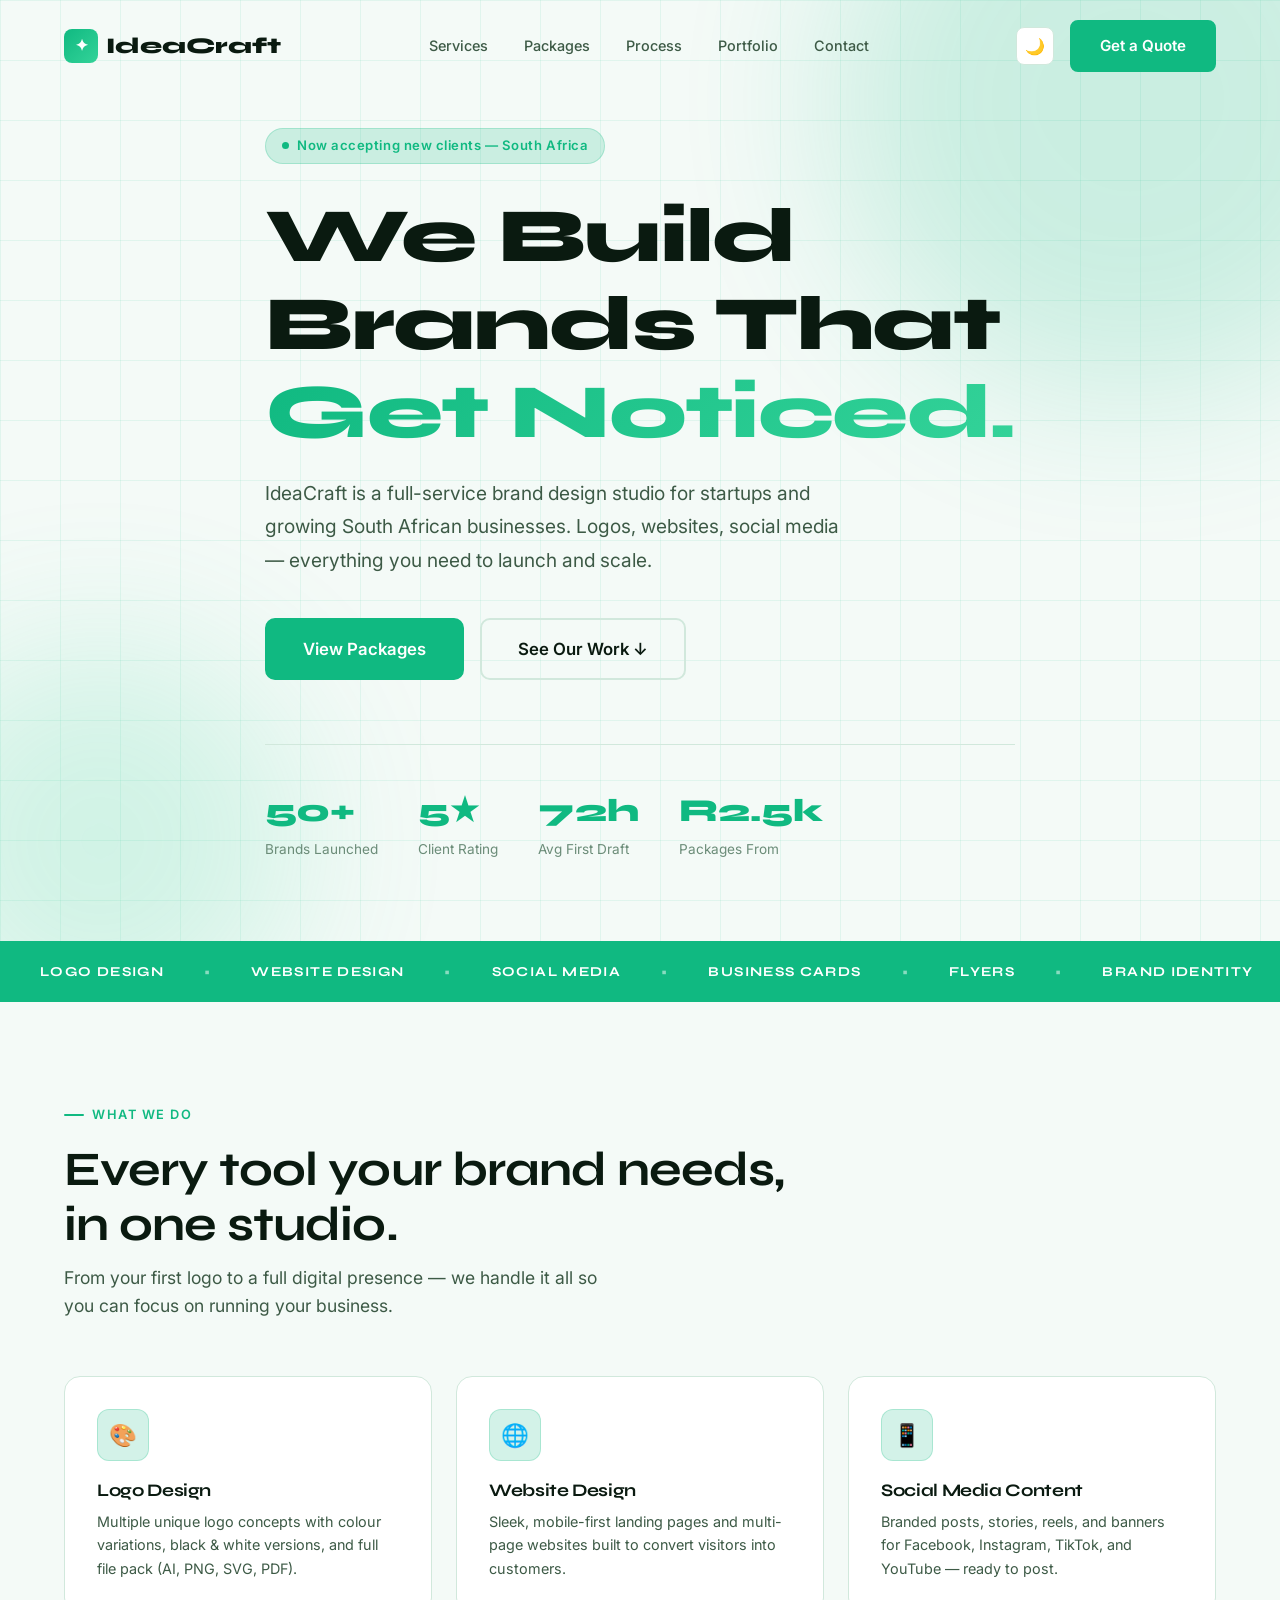
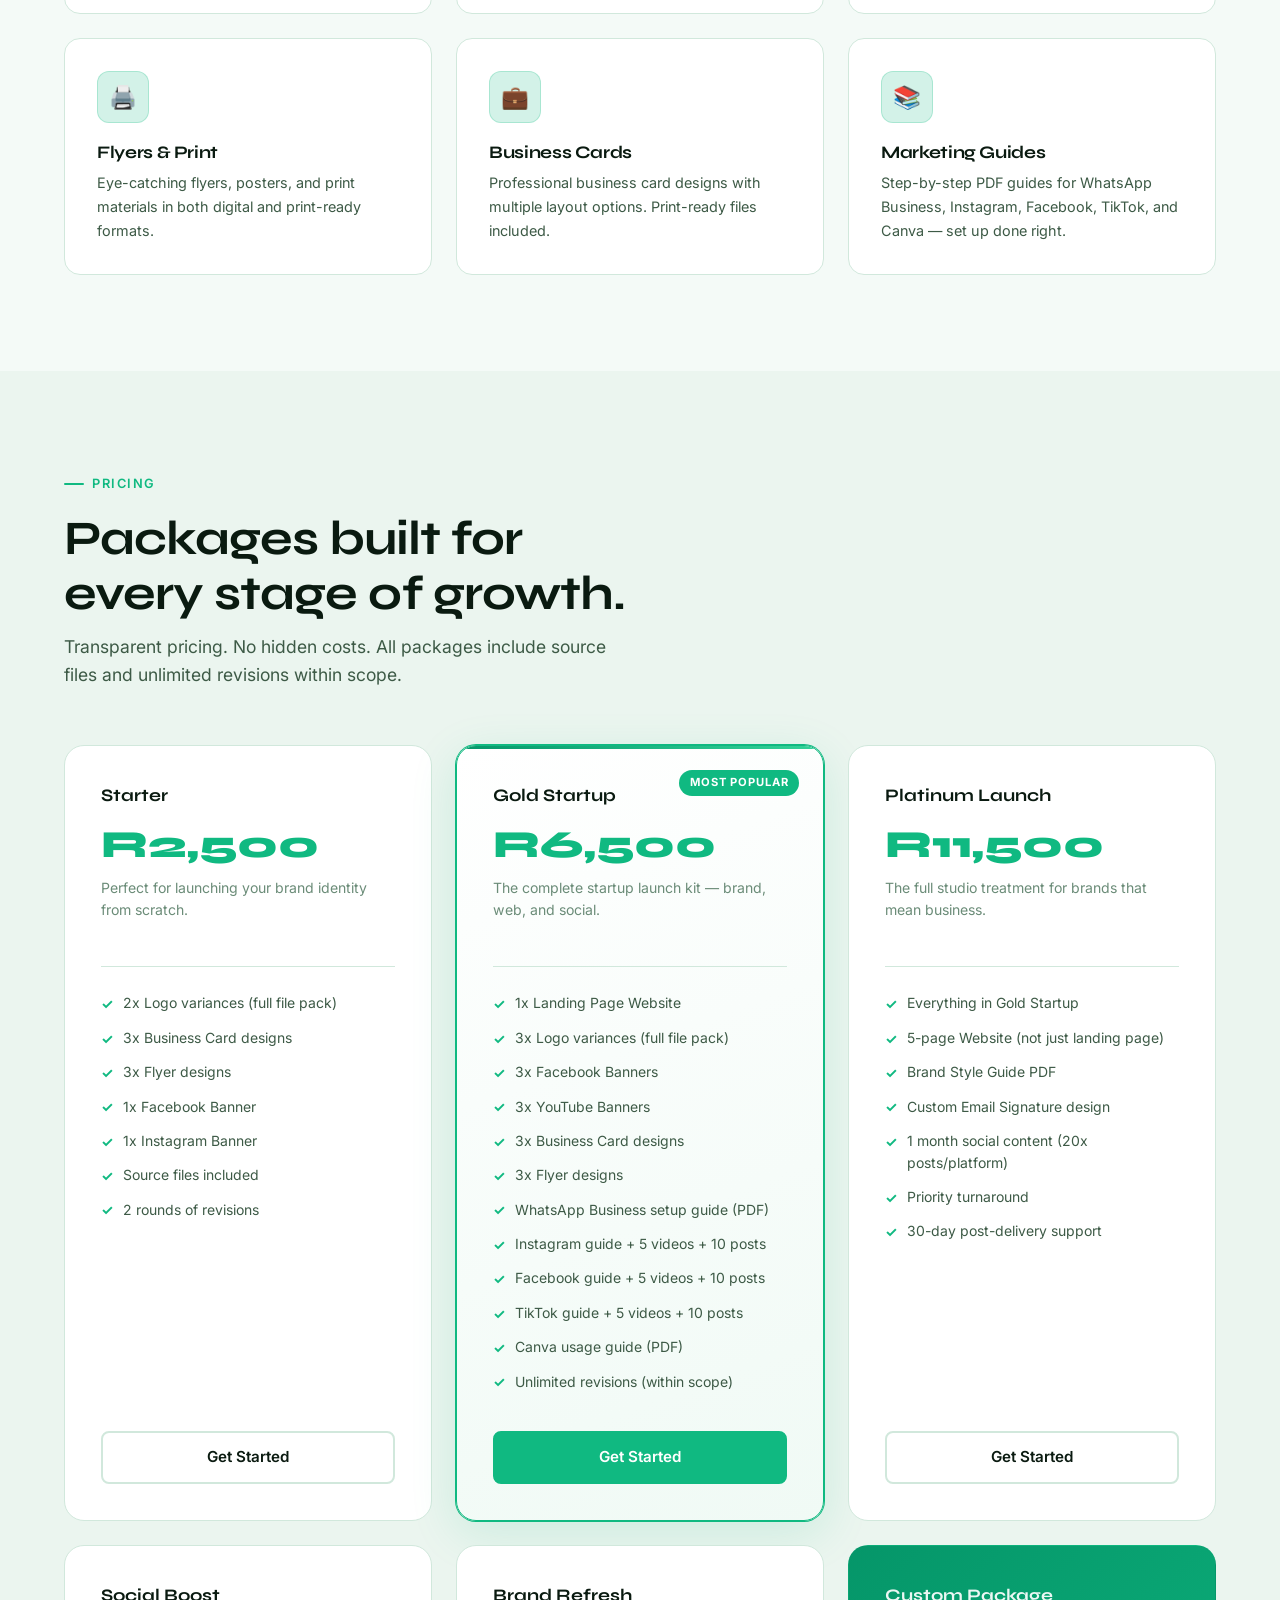
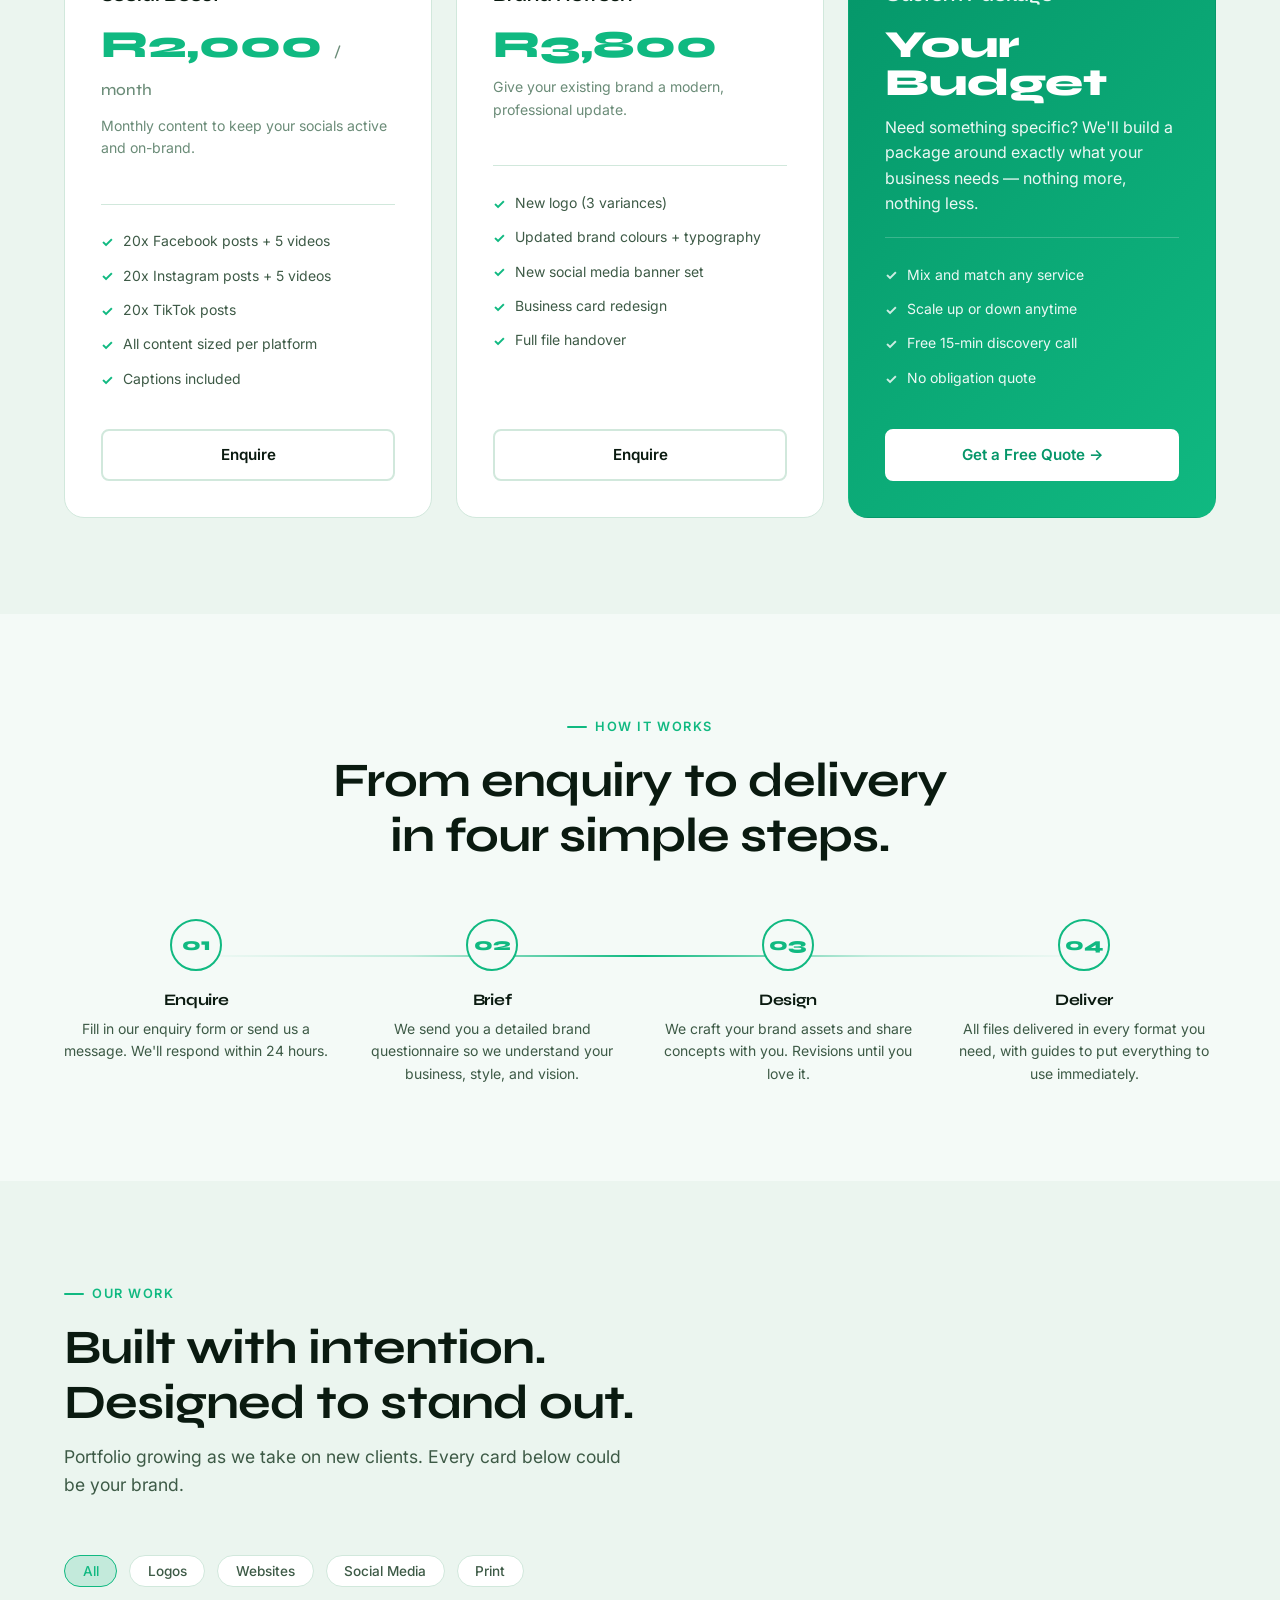
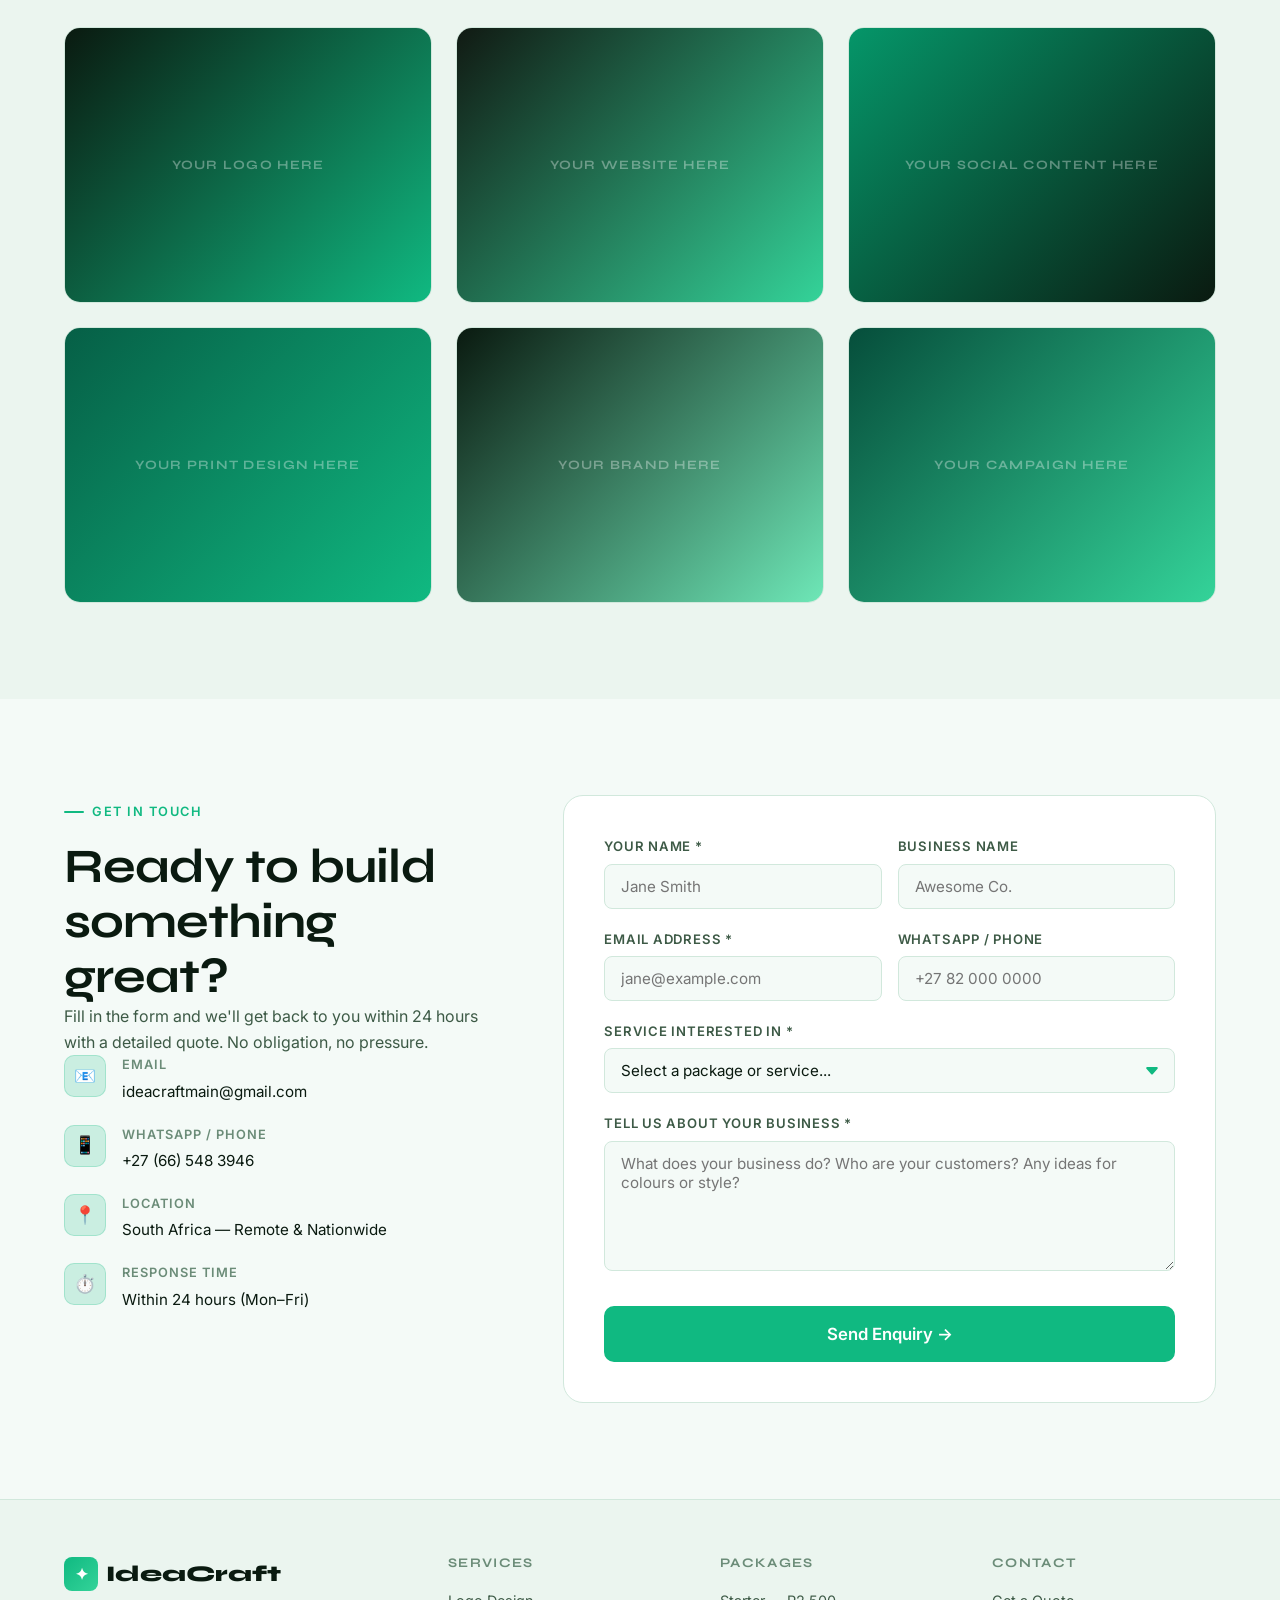
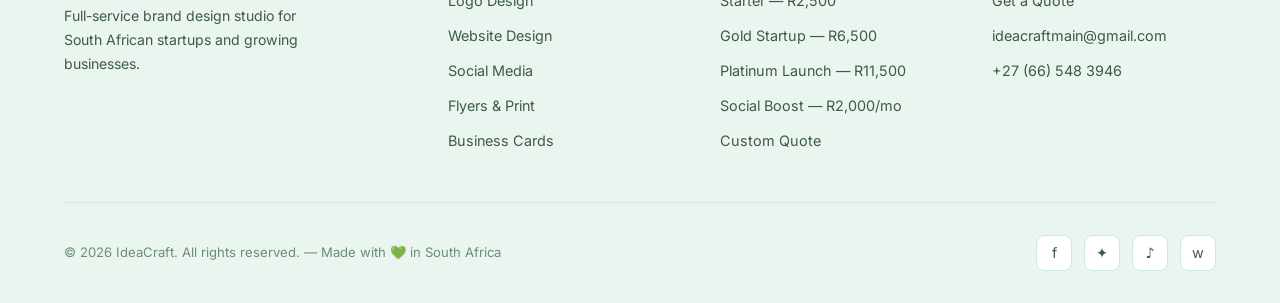
==== commit 845f3796: "Fix phone number format" ====
--- a/index.html
+++ b/index.html
@@ -427,7 +427,7 @@
                 <div class="contact-detail-icon">📱</div>
                 <div class="contact-detail-text">
                   <strong>WhatsApp / Phone</strong>
-                  <span>066 548 3946</span>
+                  <span>+27 (66) 548 3946</span>
                 </div>
               </div>
               <div class="contact-detail">
@@ -540,7 +540,7 @@
           <ul>
             <li><a href="#contact">Get a Quote</a></li>
             <li><a href="mailto:ideacraftmain@gmail.com">ideacraftmain@gmail.com</a></li>
-            <li><a href="tel:066 548 3946">066 548 3946</a></li>
+            <li><a href="tel:+27 (66) 548 3946">+27 (66) 548 3946</a></li>
           </ul>
         </div>
       </div>
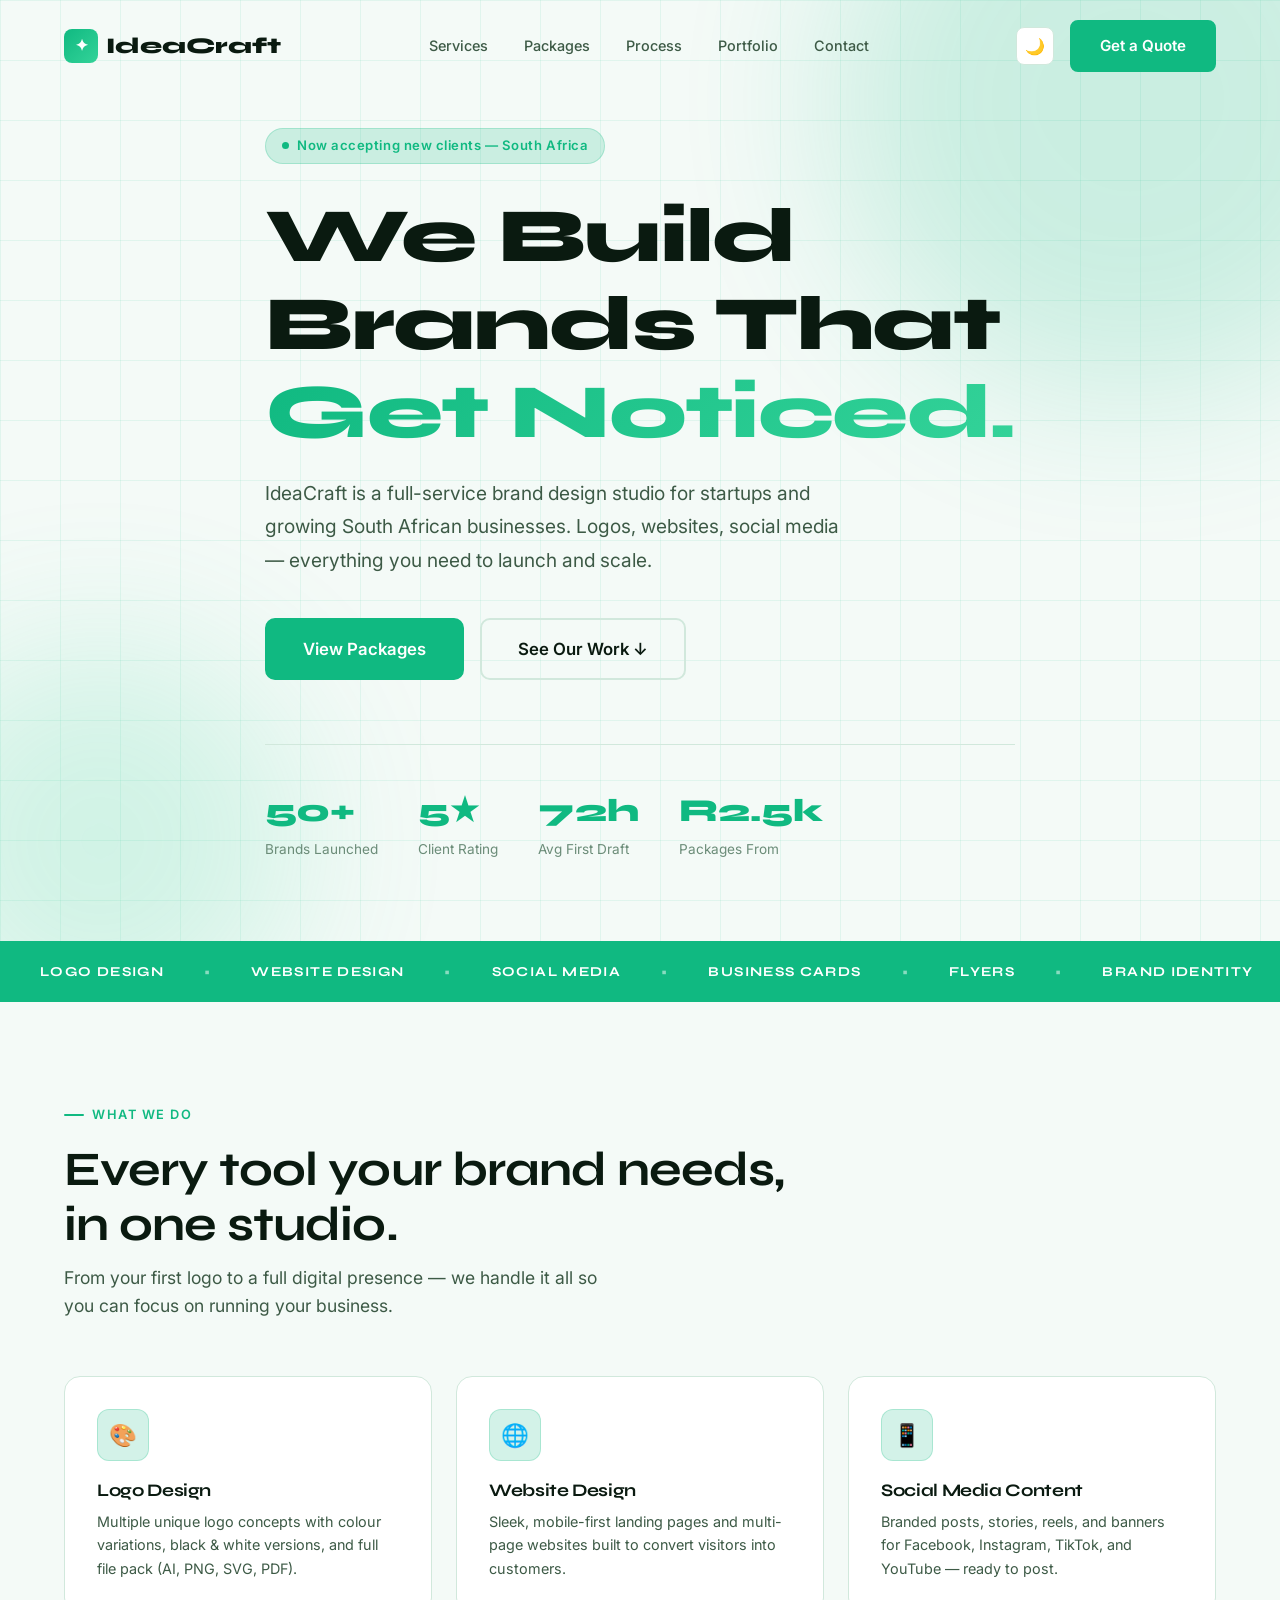
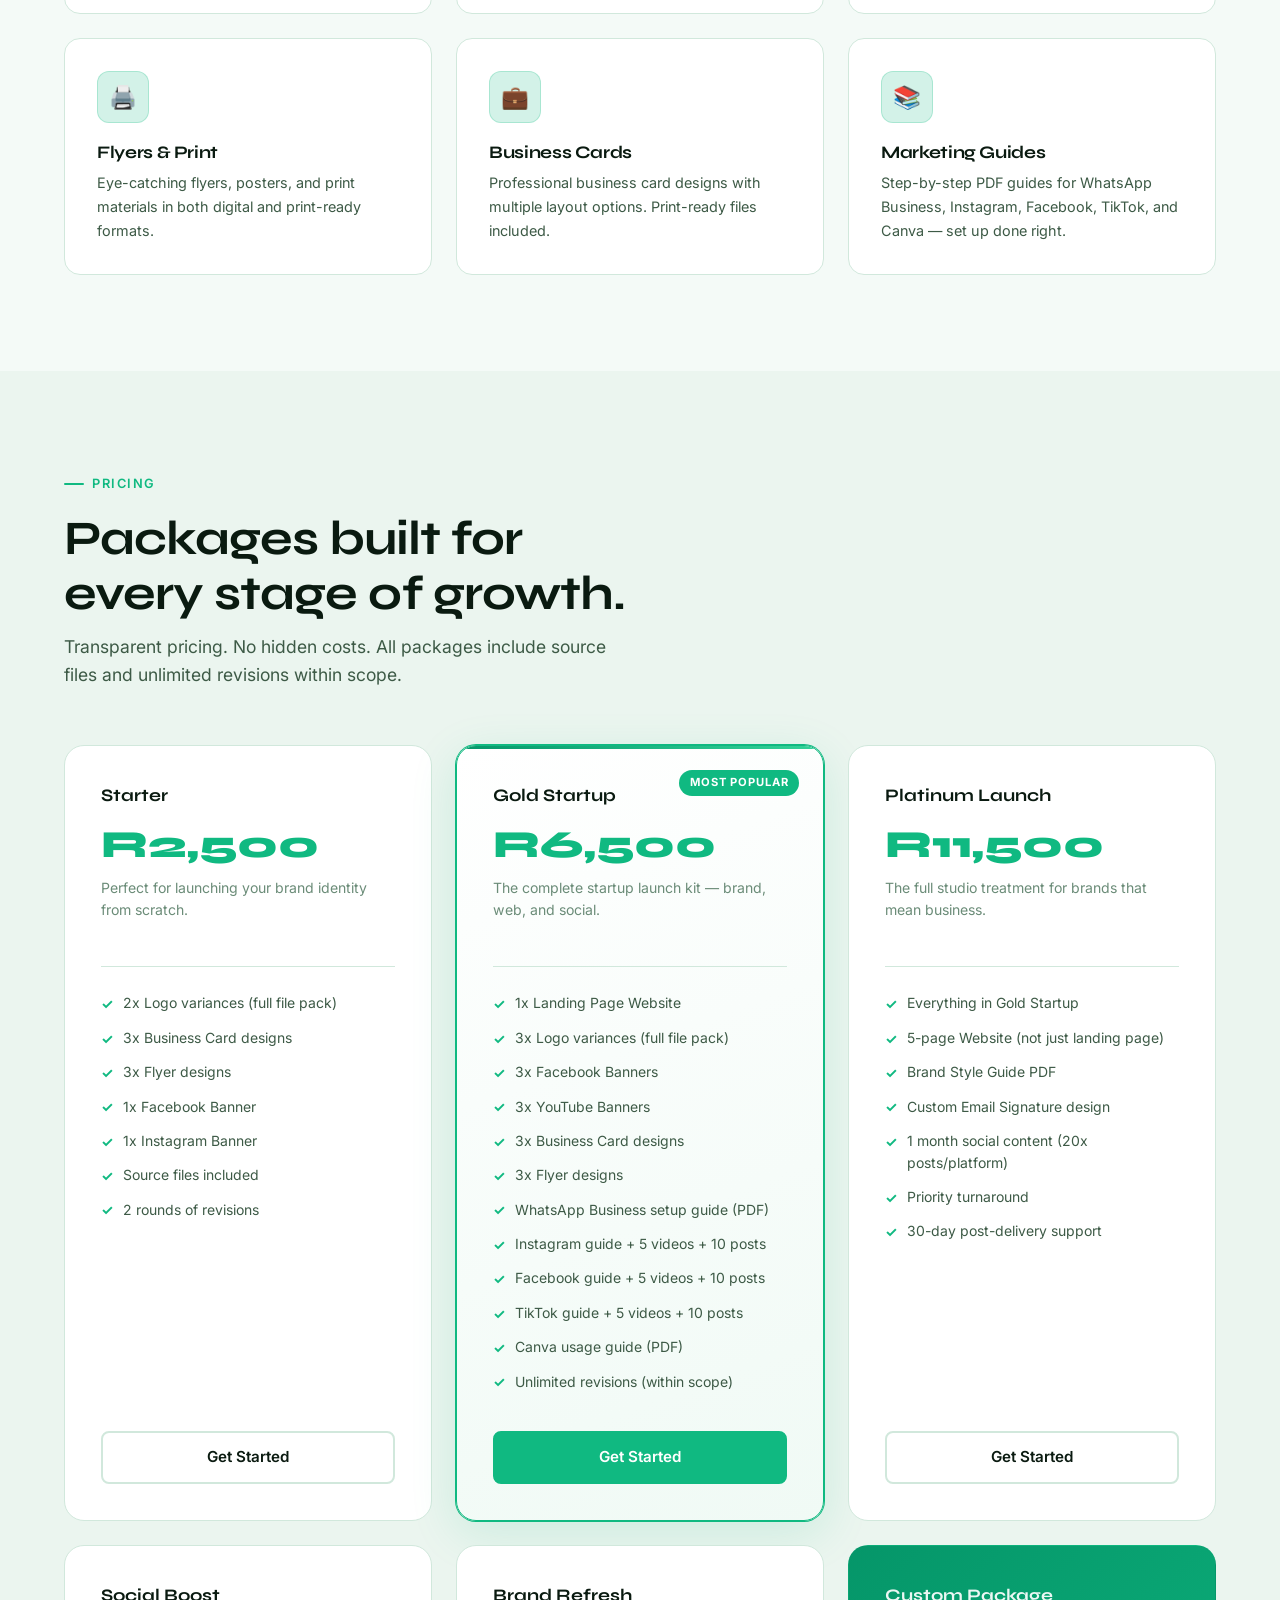
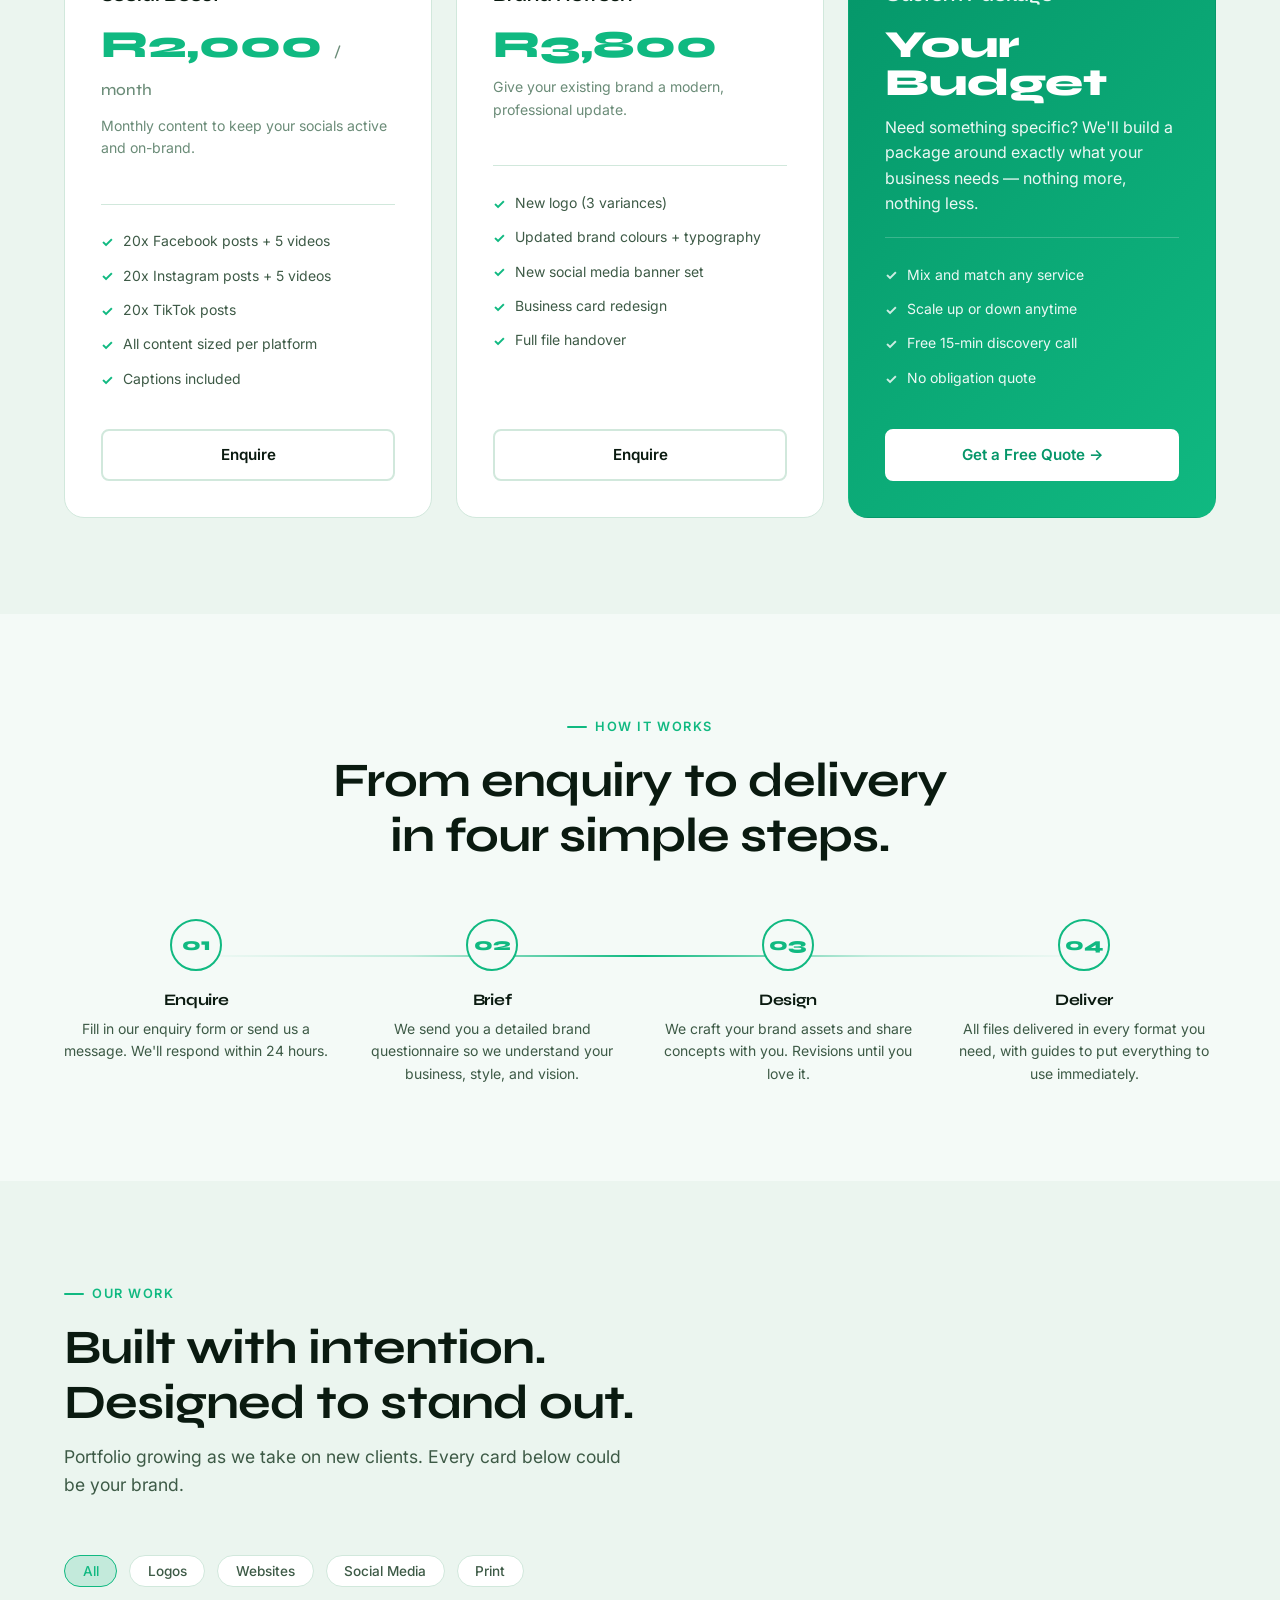
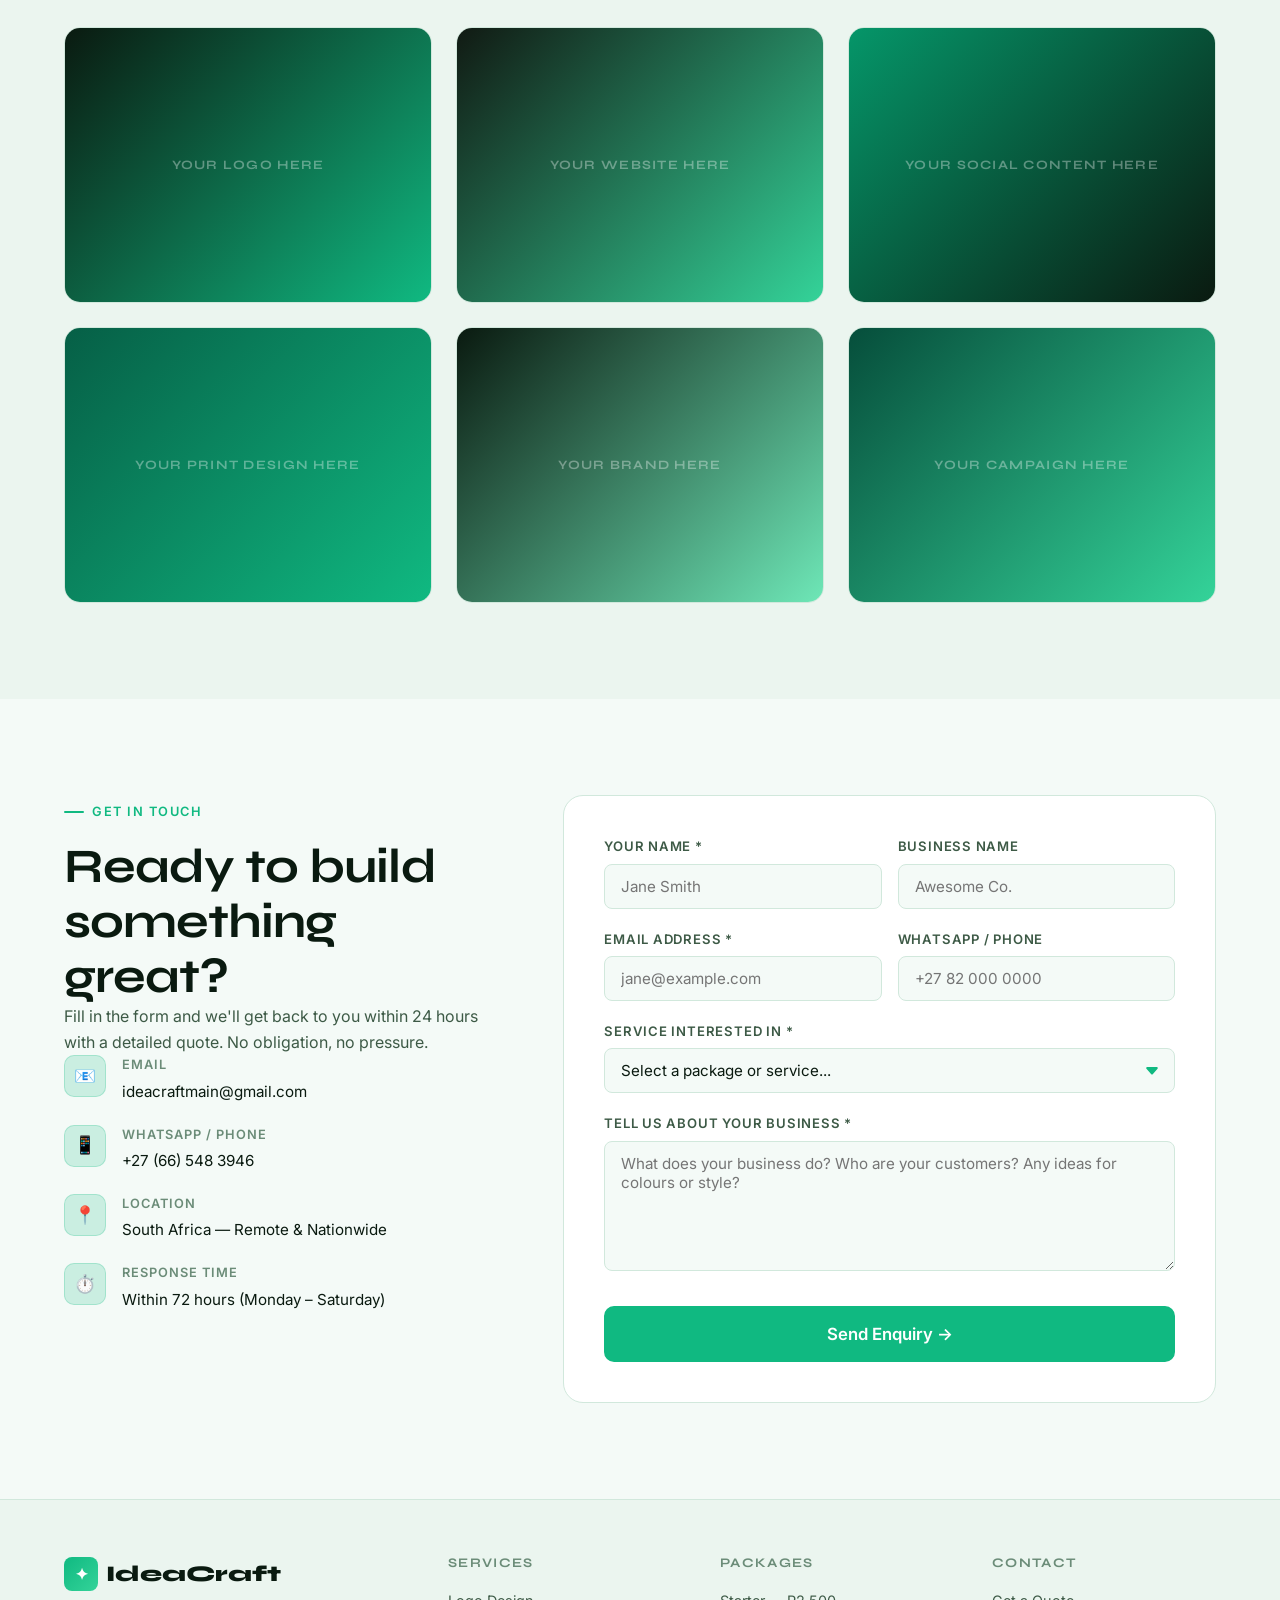
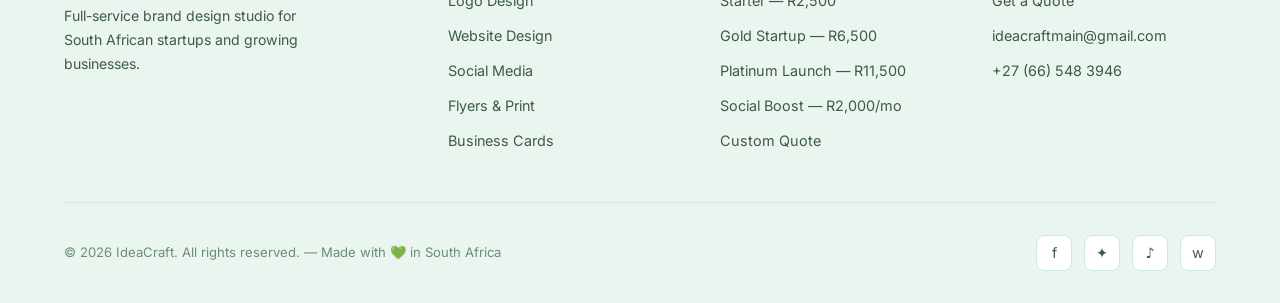
==== commit 428d4fc5: "Update Response Time" ====
--- a/index.html
+++ b/index.html
@@ -441,7 +441,7 @@
                 <div class="contact-detail-icon">⏱️</div>
                 <div class="contact-detail-text">
                   <strong>Response Time</strong>
-                  <span>Within 24 hours (Mon–Fri)</span>
+                  <span>Within 72 hours (Monday – Saturday)</span>
                 </div>
               </div>
             </div>
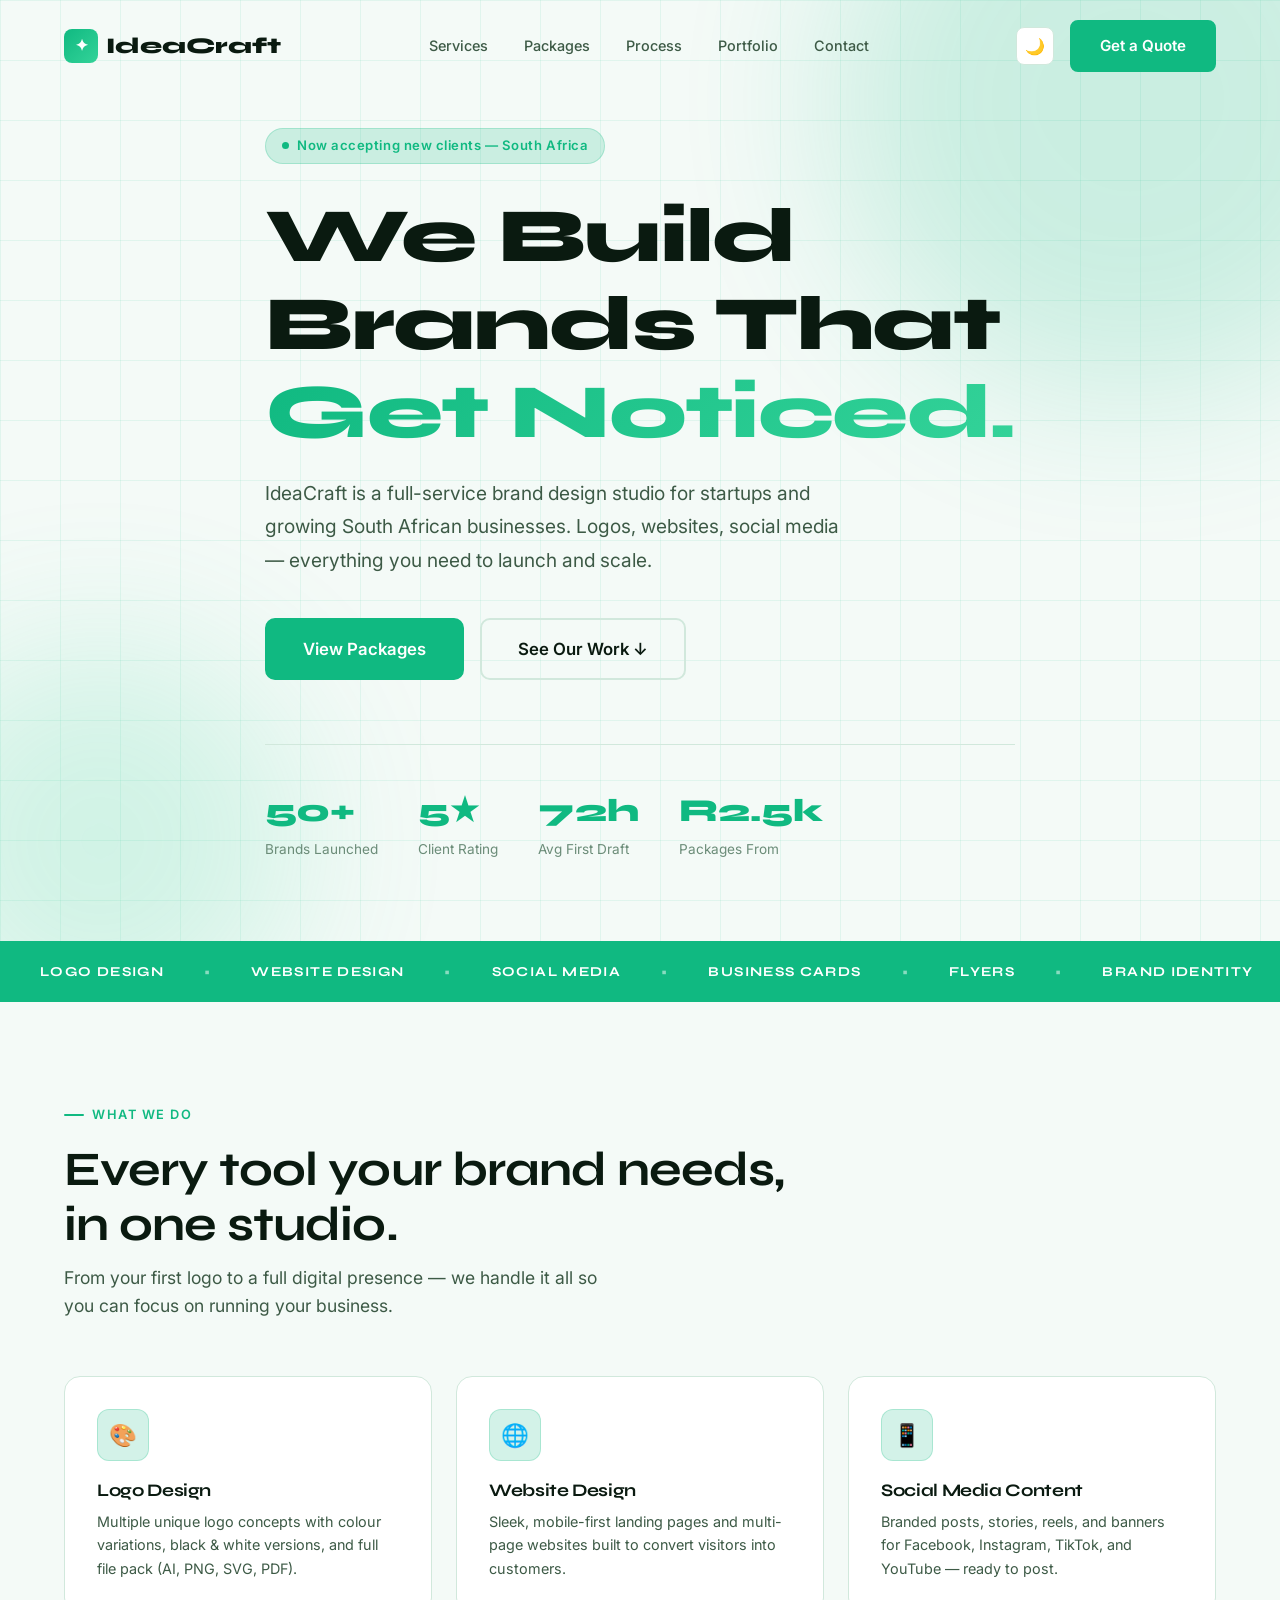
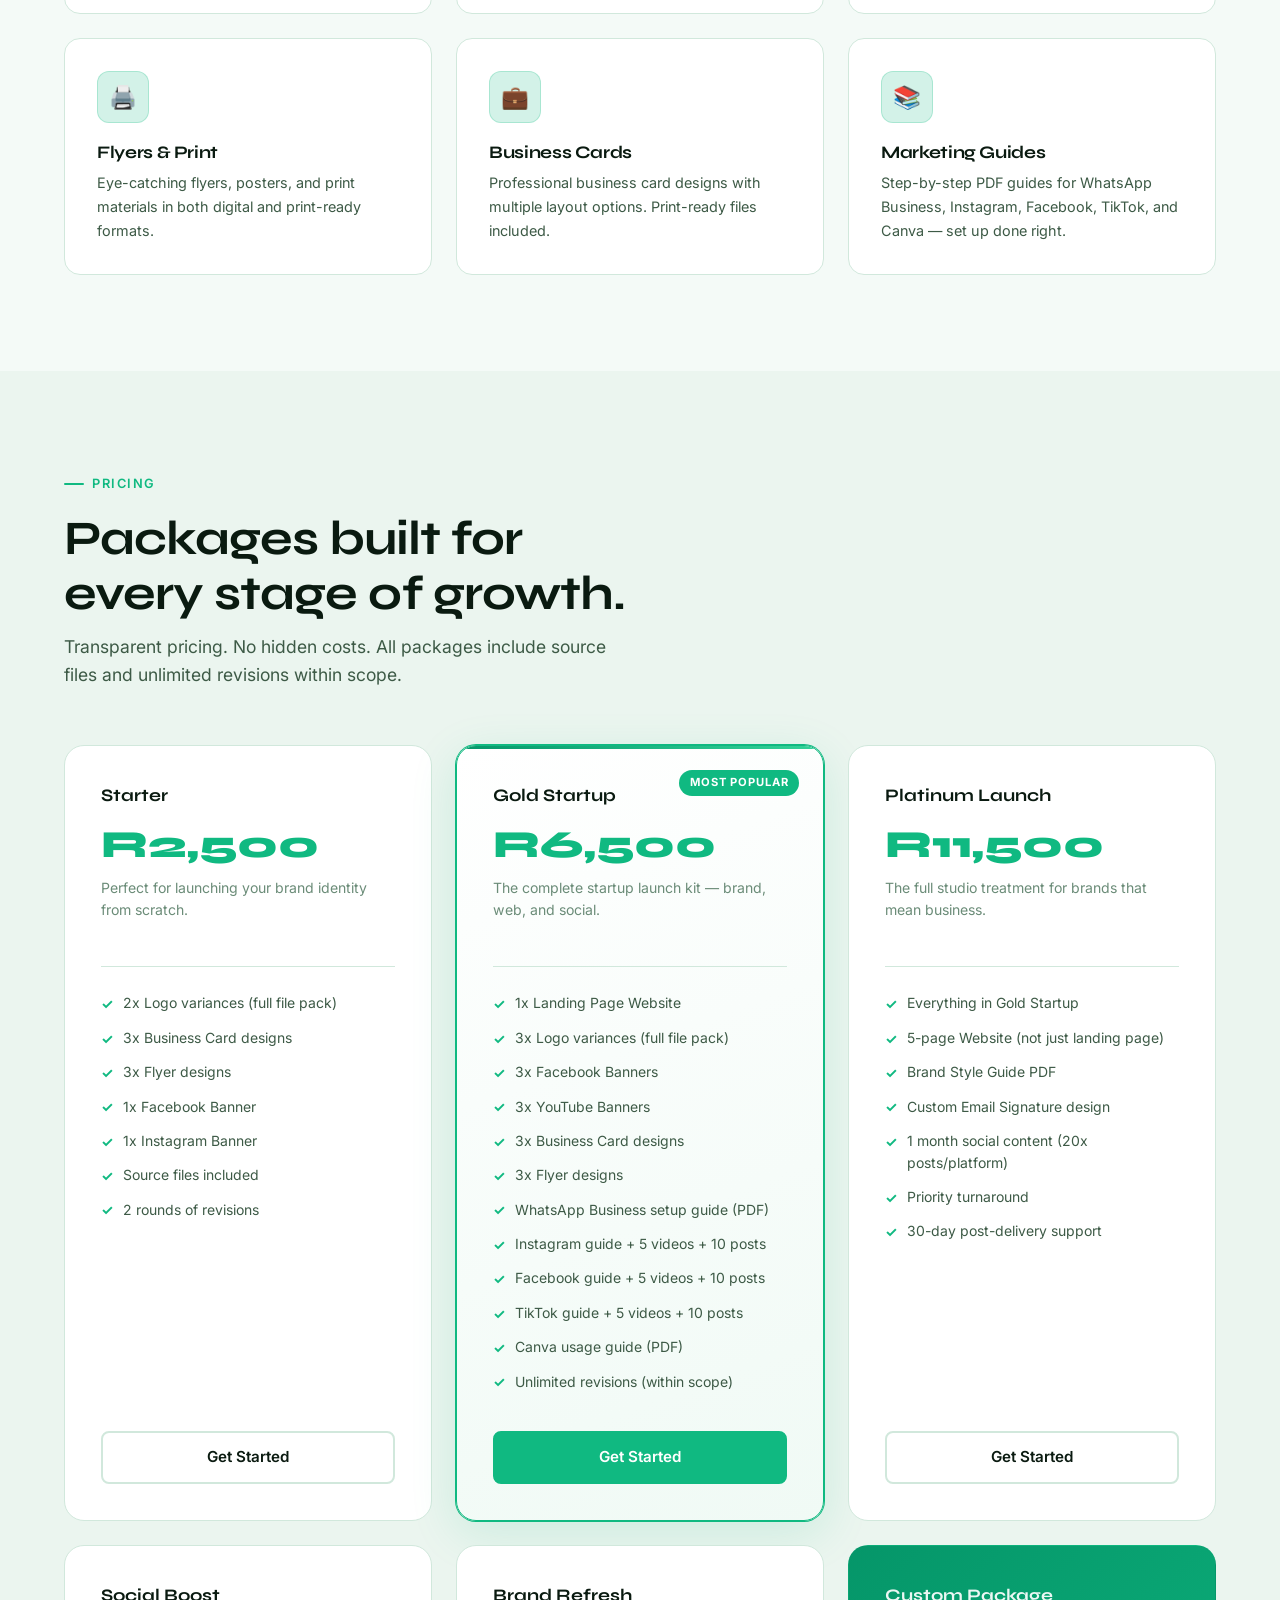
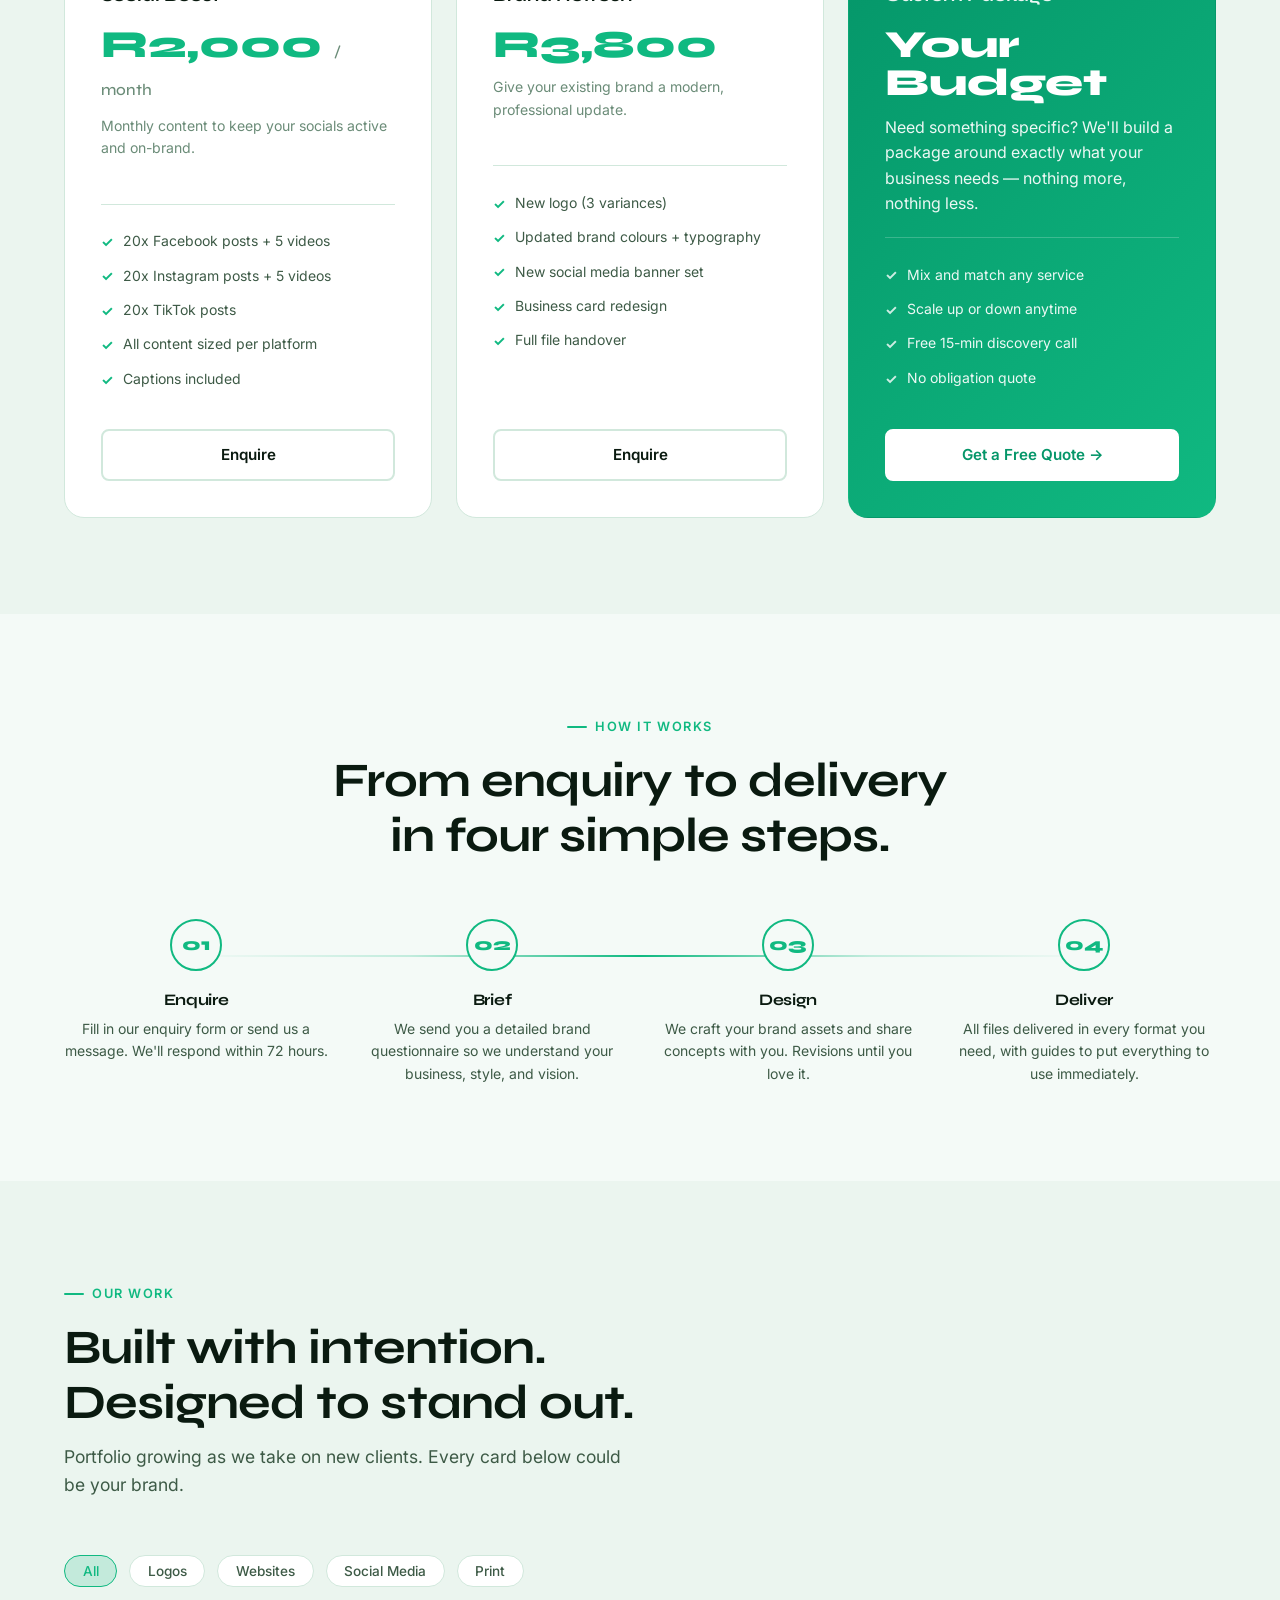
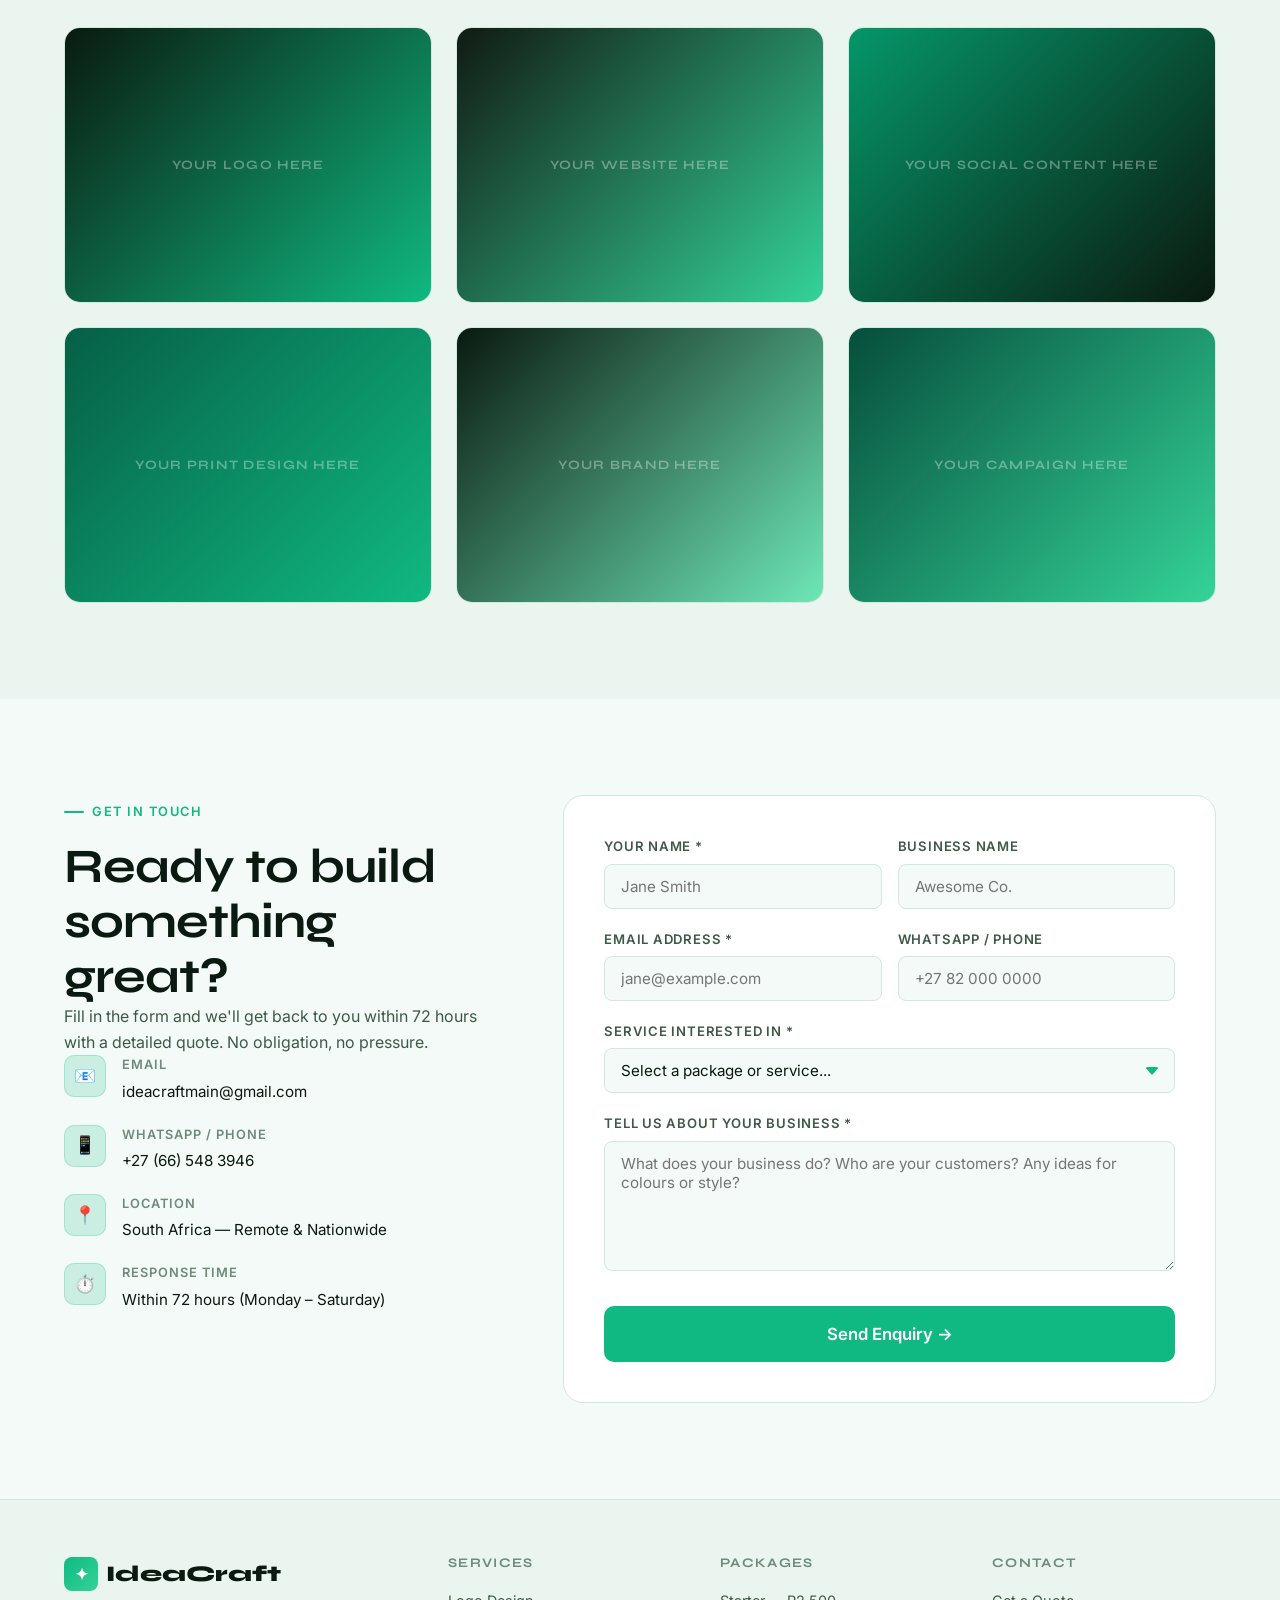
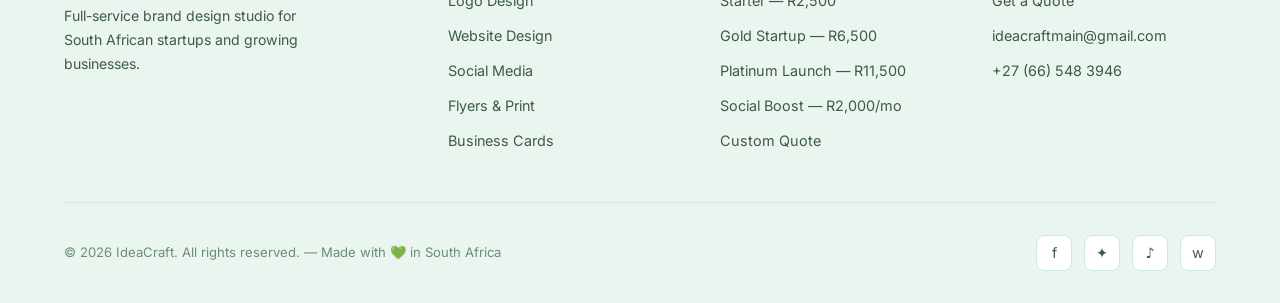
==== commit 5ddc47ce: "Update response time to 72 hours, Monday-Saturday" ====
--- a/index.html
+++ b/index.html
@@ -311,7 +311,7 @@
           <div class="process-step reveal reveal-delay-1">
             <div class="process-number">01</div>
             <h3>Enquire</h3>
-            <p>Fill in our enquiry form or send us a message. We'll respond within 24 hours.</p>
+            <p>Fill in our enquiry form or send us a message. We'll respond within 72 hours.</p>
           </div>
           <div class="process-step reveal reveal-delay-2">
             <div class="process-number">02</div>
@@ -414,7 +414,7 @@
           <div class="reveal">
             <div class="section-label">Get In Touch</div>
             <h2>Ready to build something great?</h2>
-            <p>Fill in the form and we'll get back to you within 24 hours with a detailed quote. No obligation, no pressure.</p>
+            <p>Fill in the form and we'll get back to you within 72 hours with a detailed quote. No obligation, no pressure.</p>
             <div class="contact-details">
               <div class="contact-detail">
                 <div class="contact-detail-icon">📧</div>
@@ -495,7 +495,7 @@
             <div id="formSuccess" style="display:none; text-align:center; padding:2.5rem 1rem;">
               <div style="font-size:2.5rem; margin-bottom:1rem;">✅</div>
               <h3 style="margin-bottom:0.5rem;">Enquiry Received!</h3>
-              <p>Thanks! We'll get back to you within 24 hours with your quote.</p>
+              <p>Thanks! We'll get back to you within 72 hours with your quote.</p>
             </div>
           </div>
         </div>
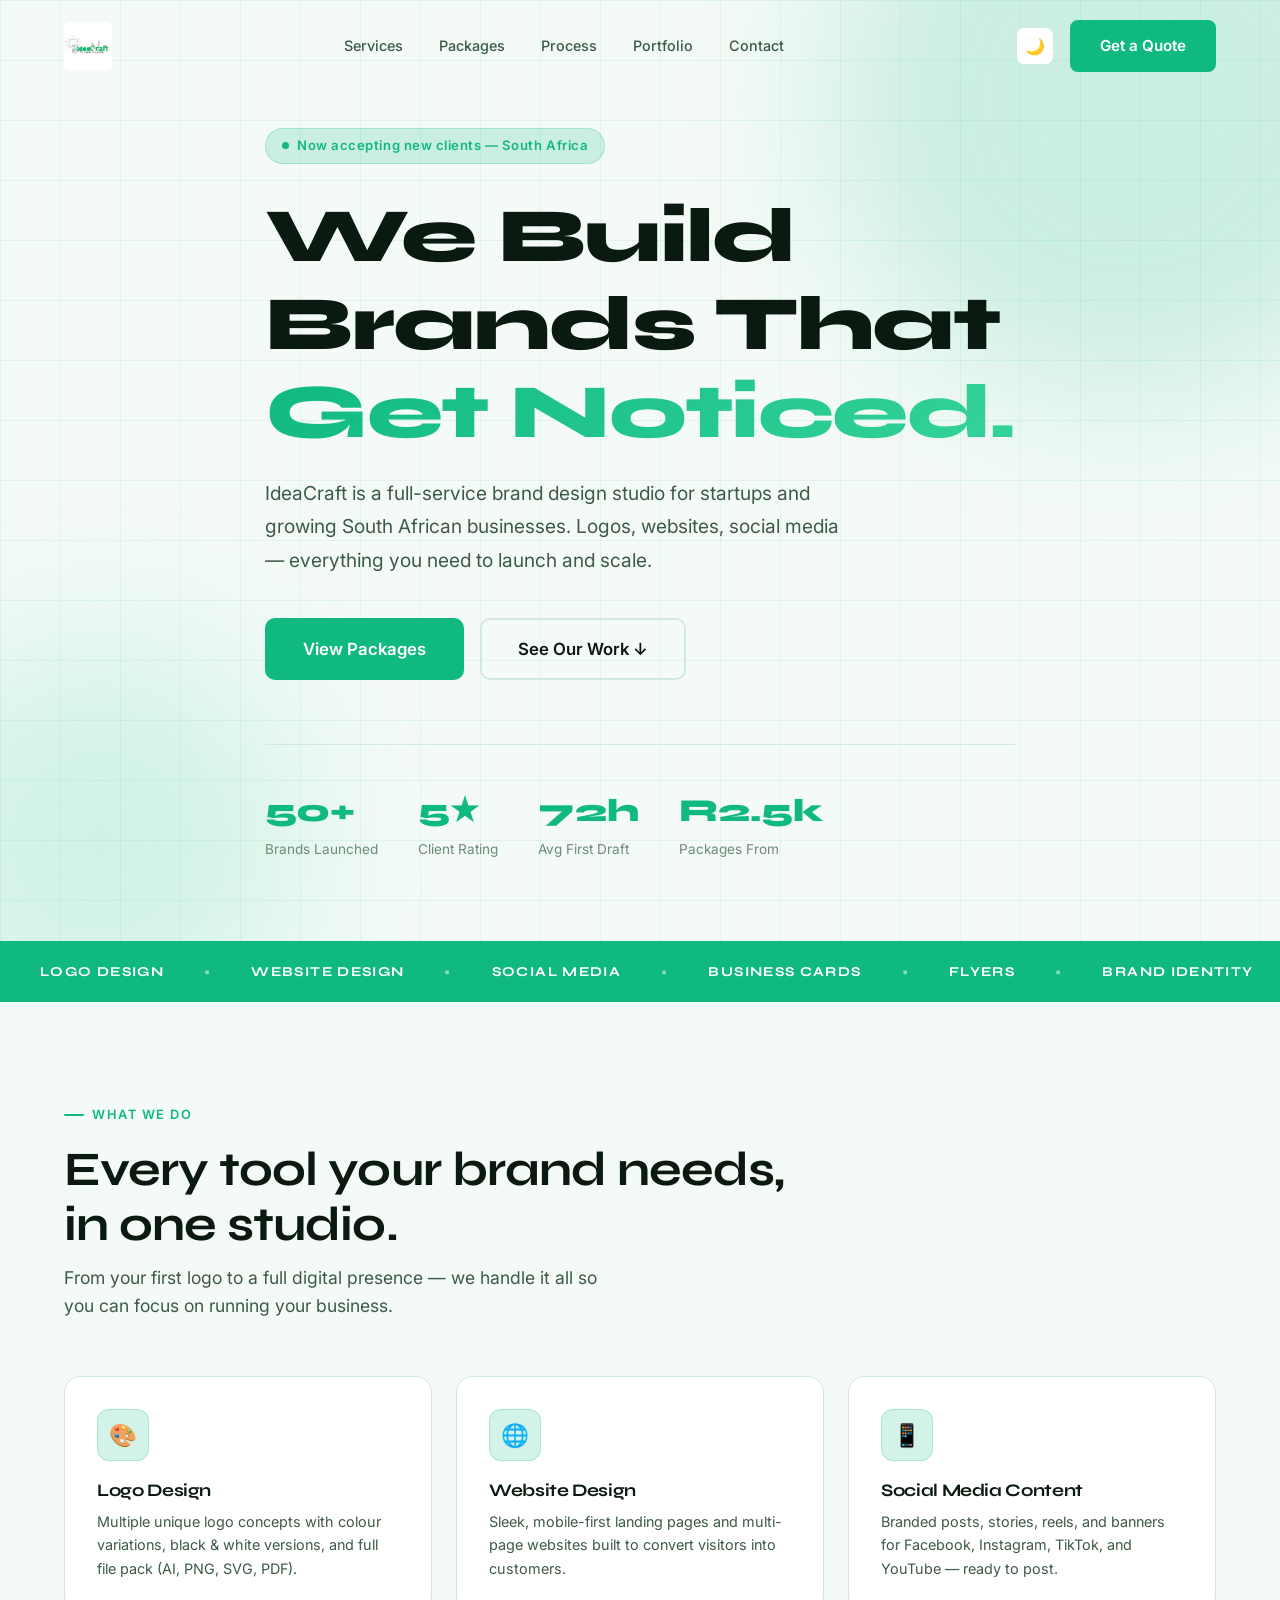
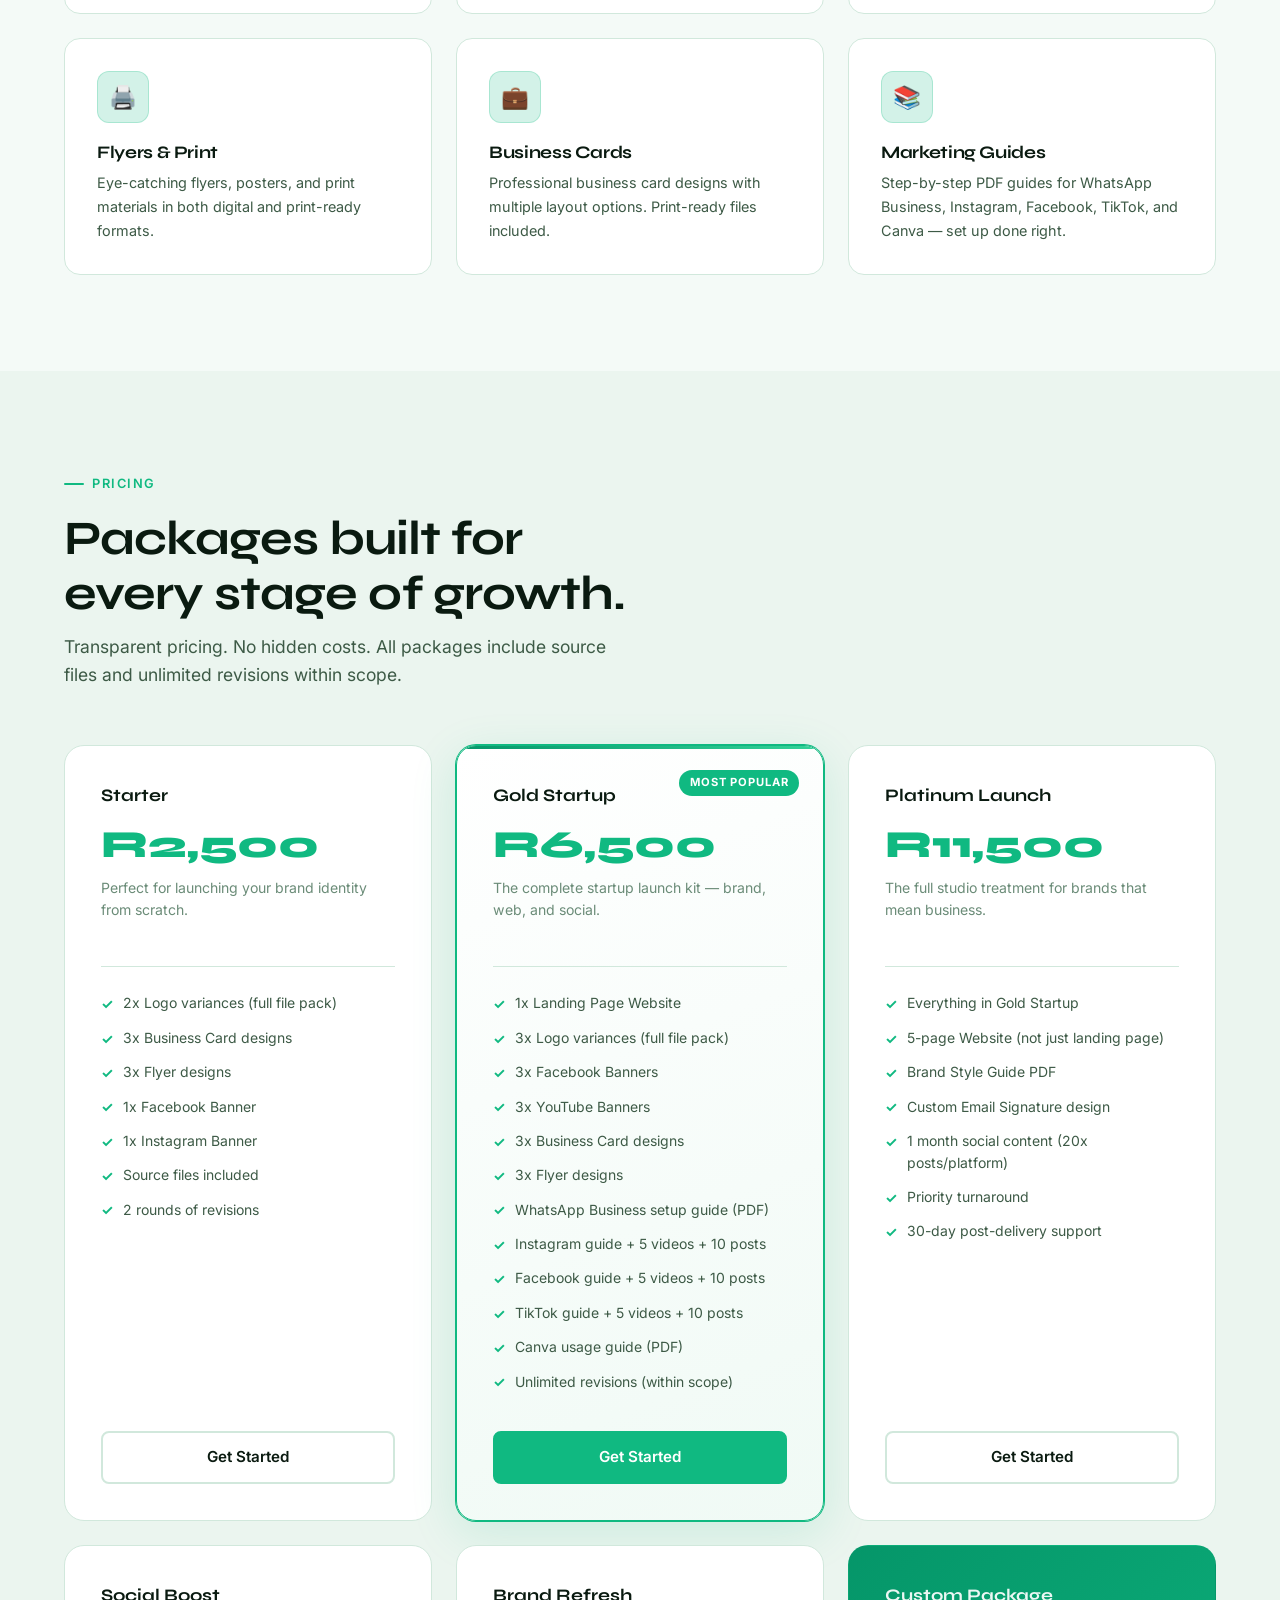
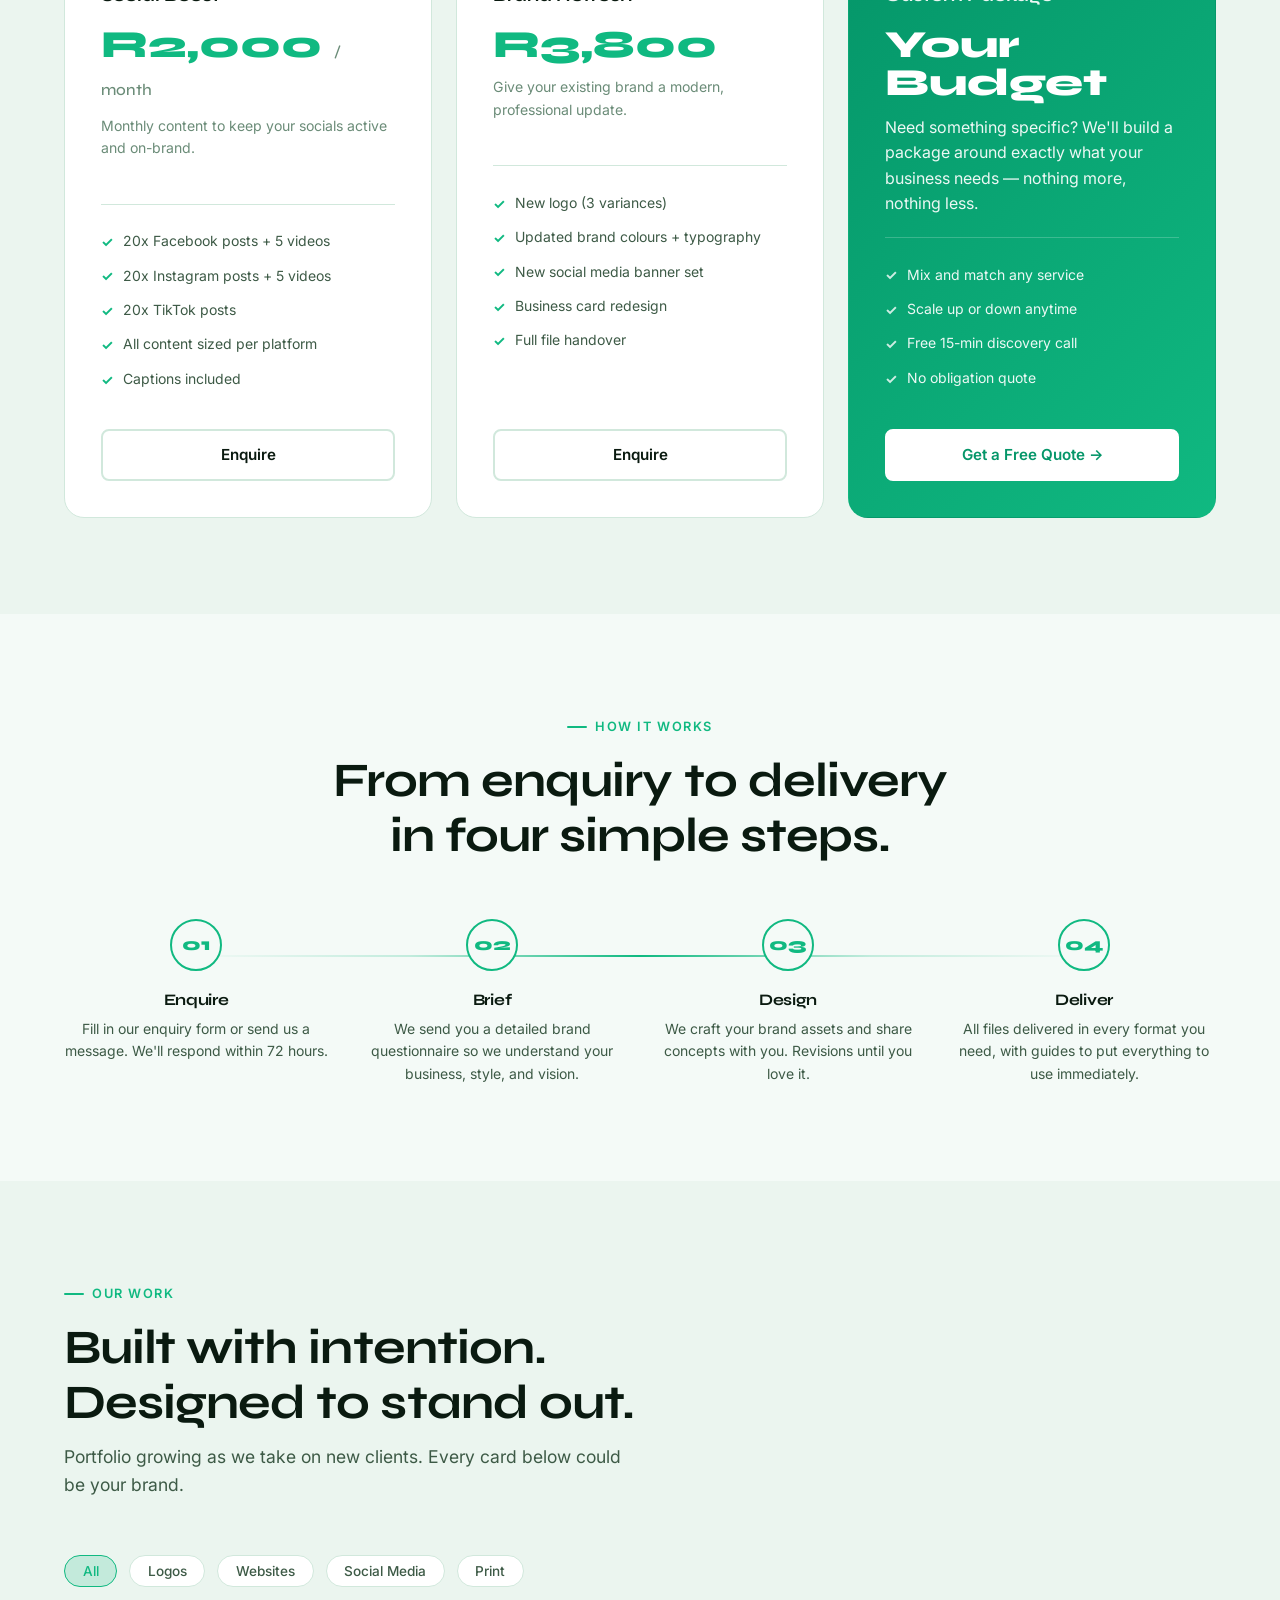
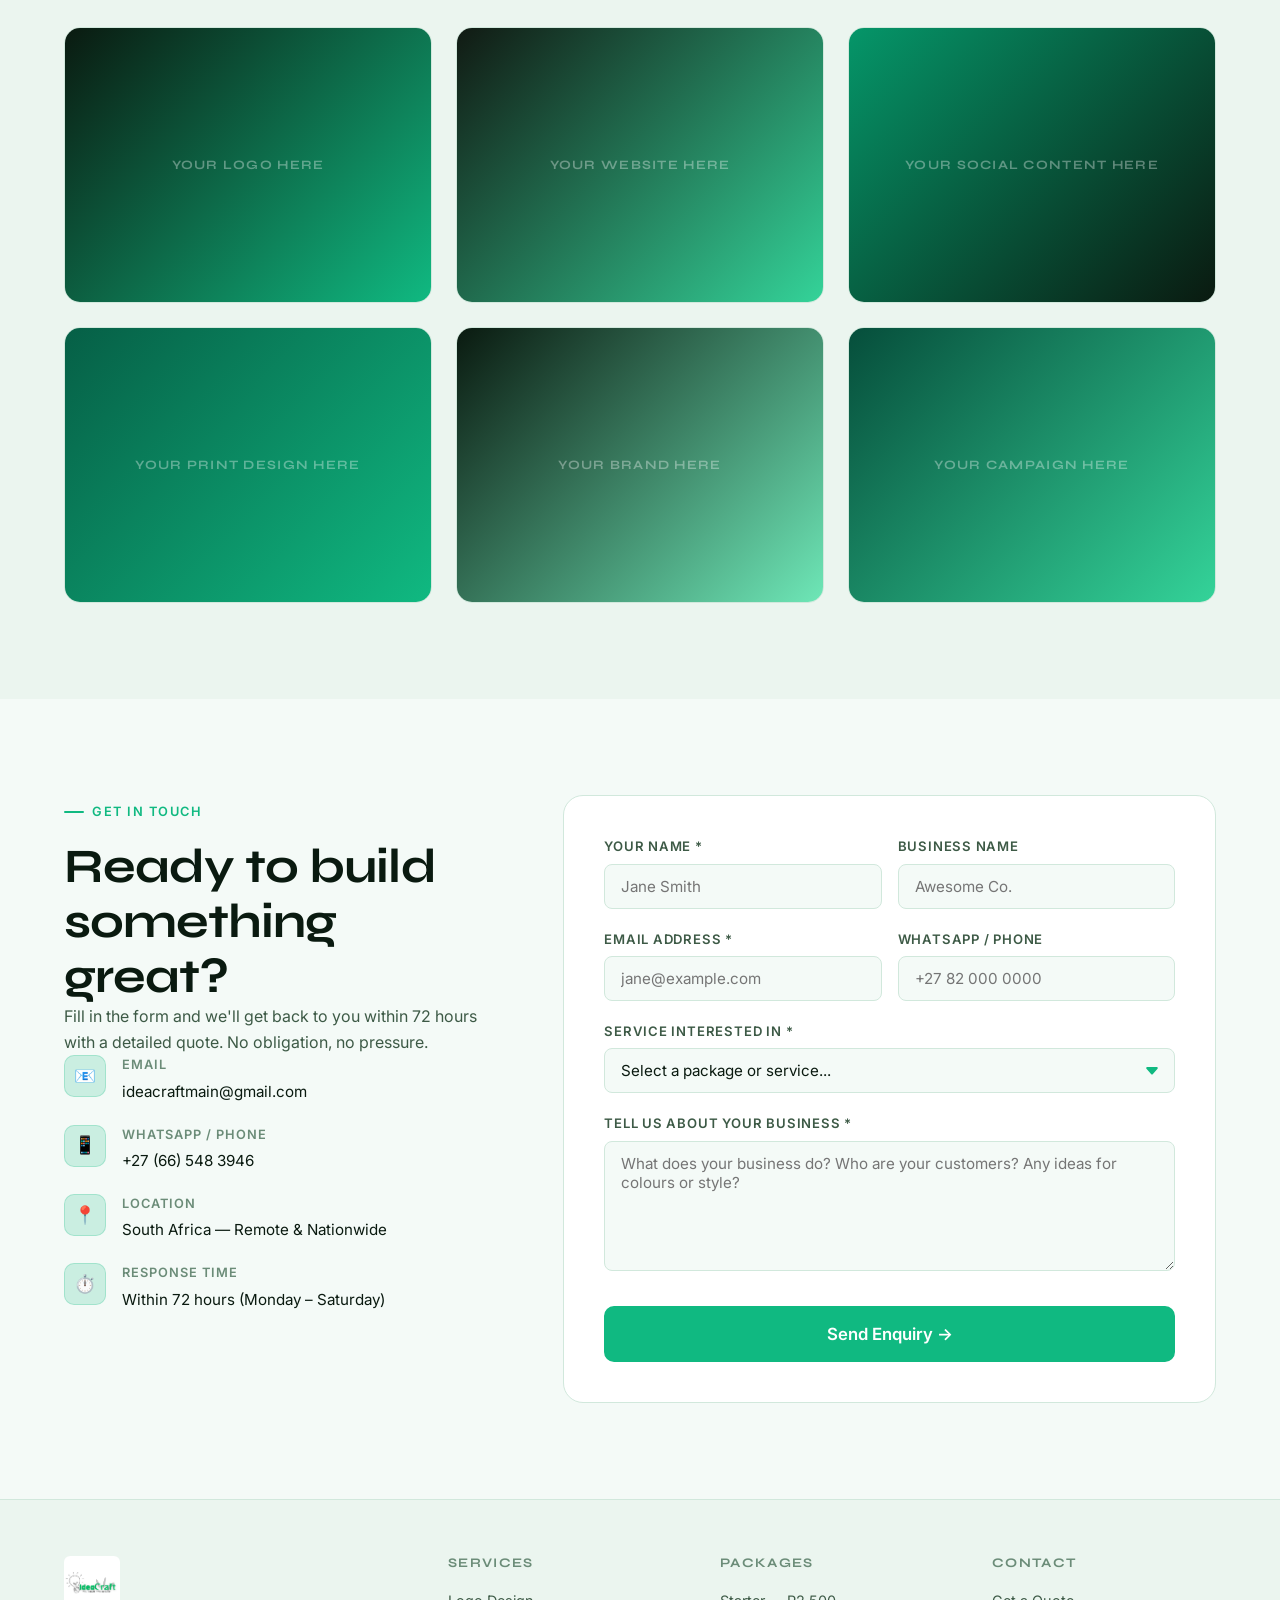
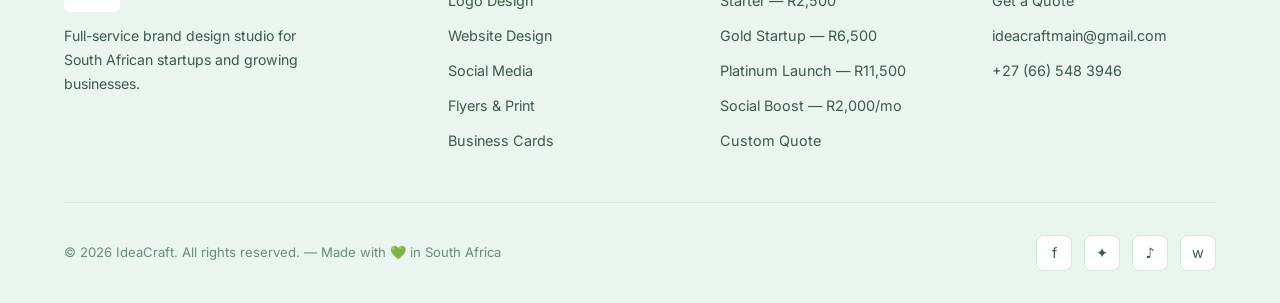
==== commit 8915200a: "Add real IdeaCraft logos with dark/light mode switching" ====
--- a/index.html
+++ b/index.html
@@ -19,8 +19,7 @@
   <nav class="nav" id="nav">
     <div class="nav-container">
       <a href="#" class="logo">
-        <div class="logo-icon">✦</div>
-        IdeaCraft
+        <img src="images/LOGO_Dark.png" alt="IdeaCraft" class="site-logo" id="siteLogo">
       </a>
       <ul class="nav-links">
         <li><a href="#services">Services</a></li>
@@ -510,8 +509,7 @@
       <div class="footer-grid">
         <div class="footer-brand">
           <a href="#" class="logo">
-            <div class="logo-icon">✦</div>
-            IdeaCraft
+            <img src="images/LOGO_Dark.png" alt="IdeaCraft" class="site-logo" id="footerLogo">
           </a>
           <p>Full-service brand design studio for South African startups and growing businesses.</p>
         </div>
--- a/css/styles.css
+++ b/css/styles.css
@@ -844,3 +844,15 @@
   .hero-ctas { flex-direction: column; }
   .hero-ctas .btn { width: 100%; justify-content: center; }
 }
+
+/* ── Logo Image ── */
+.site-logo {
+  height: 48px;
+  width: auto;
+  display: block;
+  object-fit: contain;
+  border-radius: 6px;
+}
+.footer .site-logo {
+  height: 56px;
+}
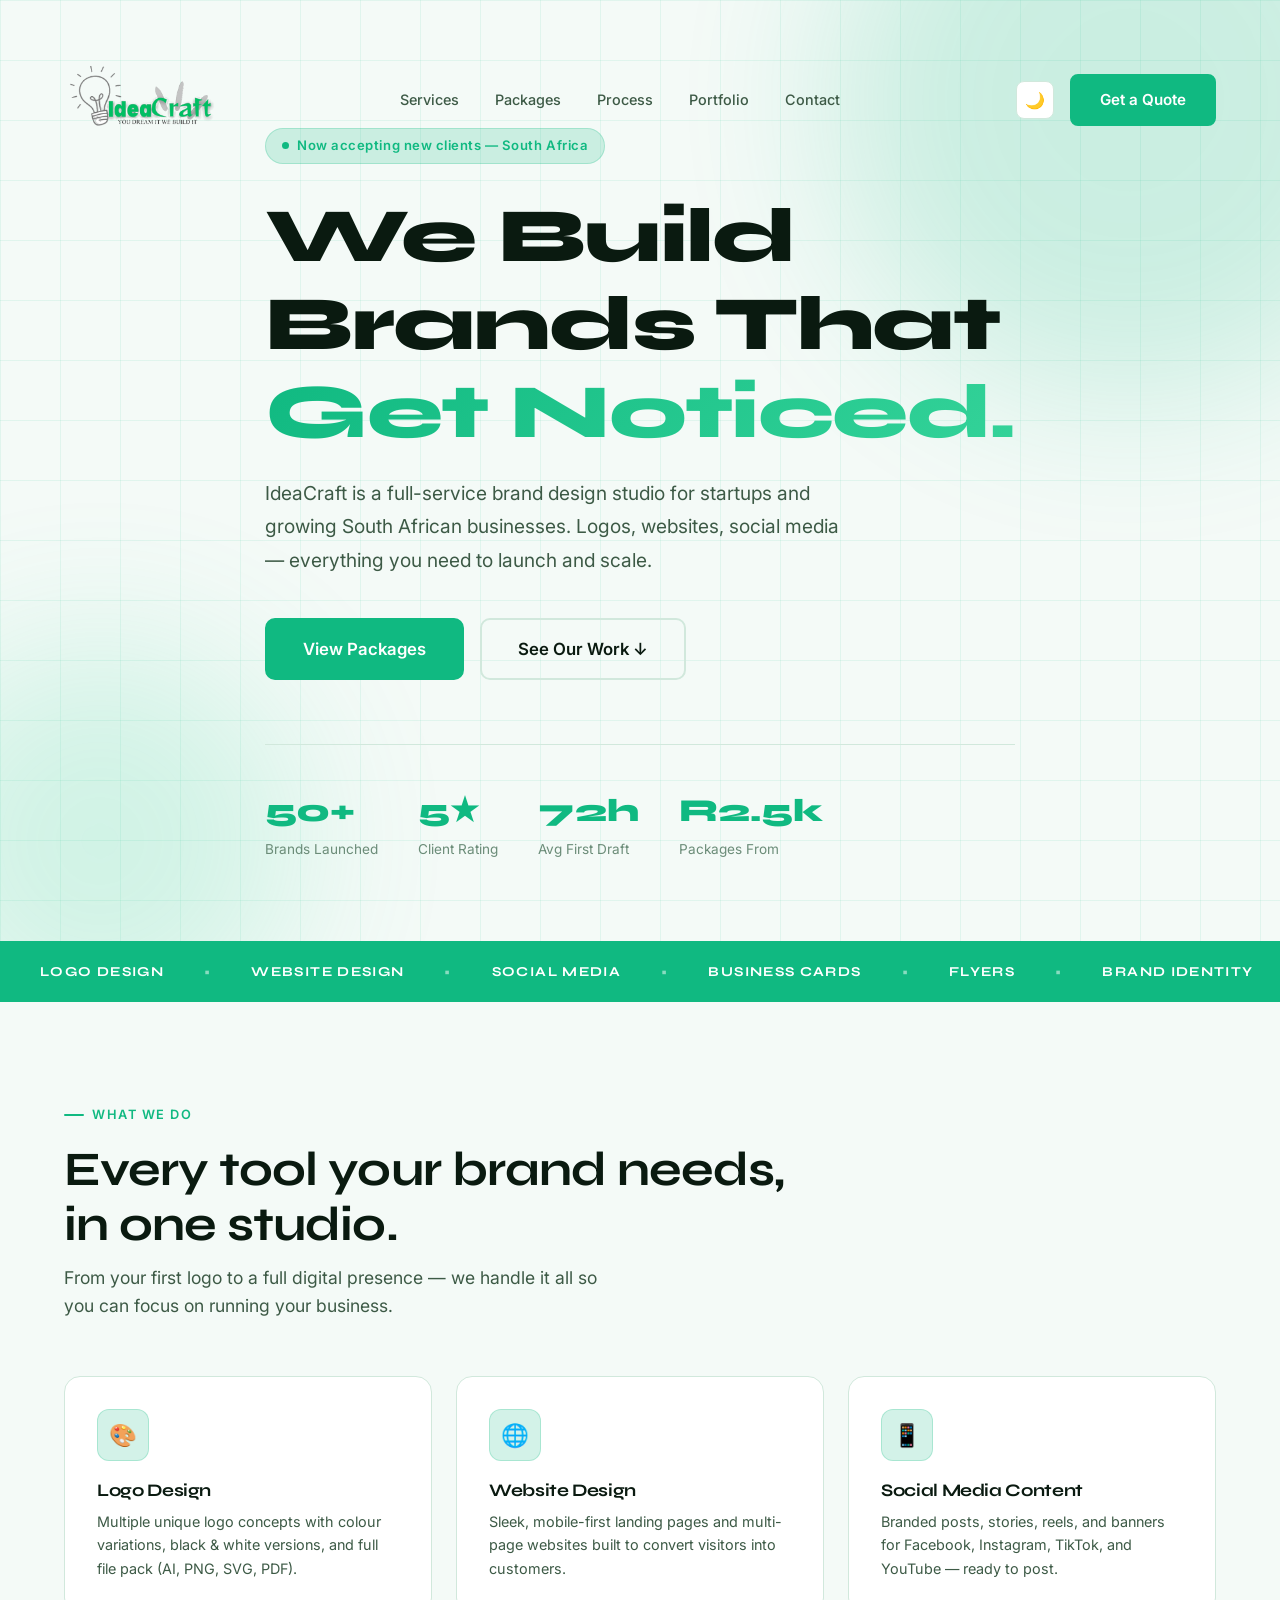
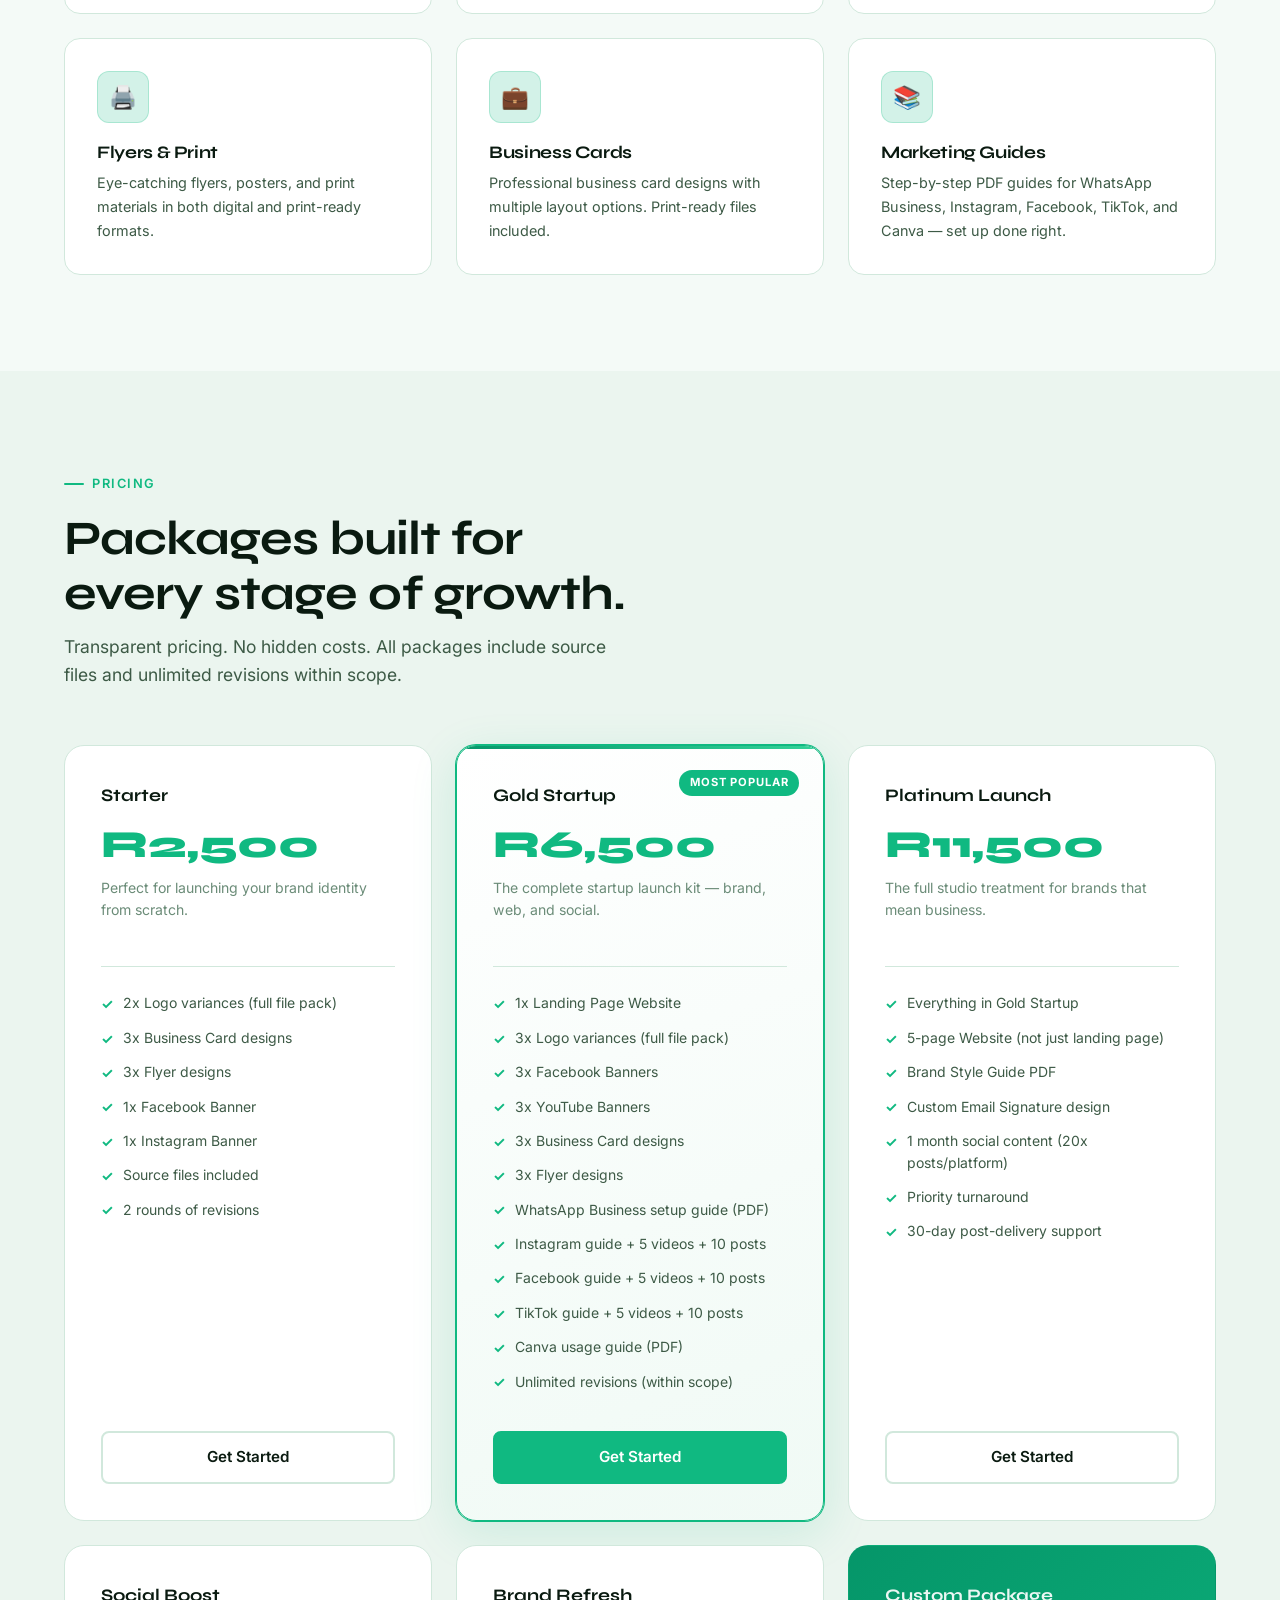
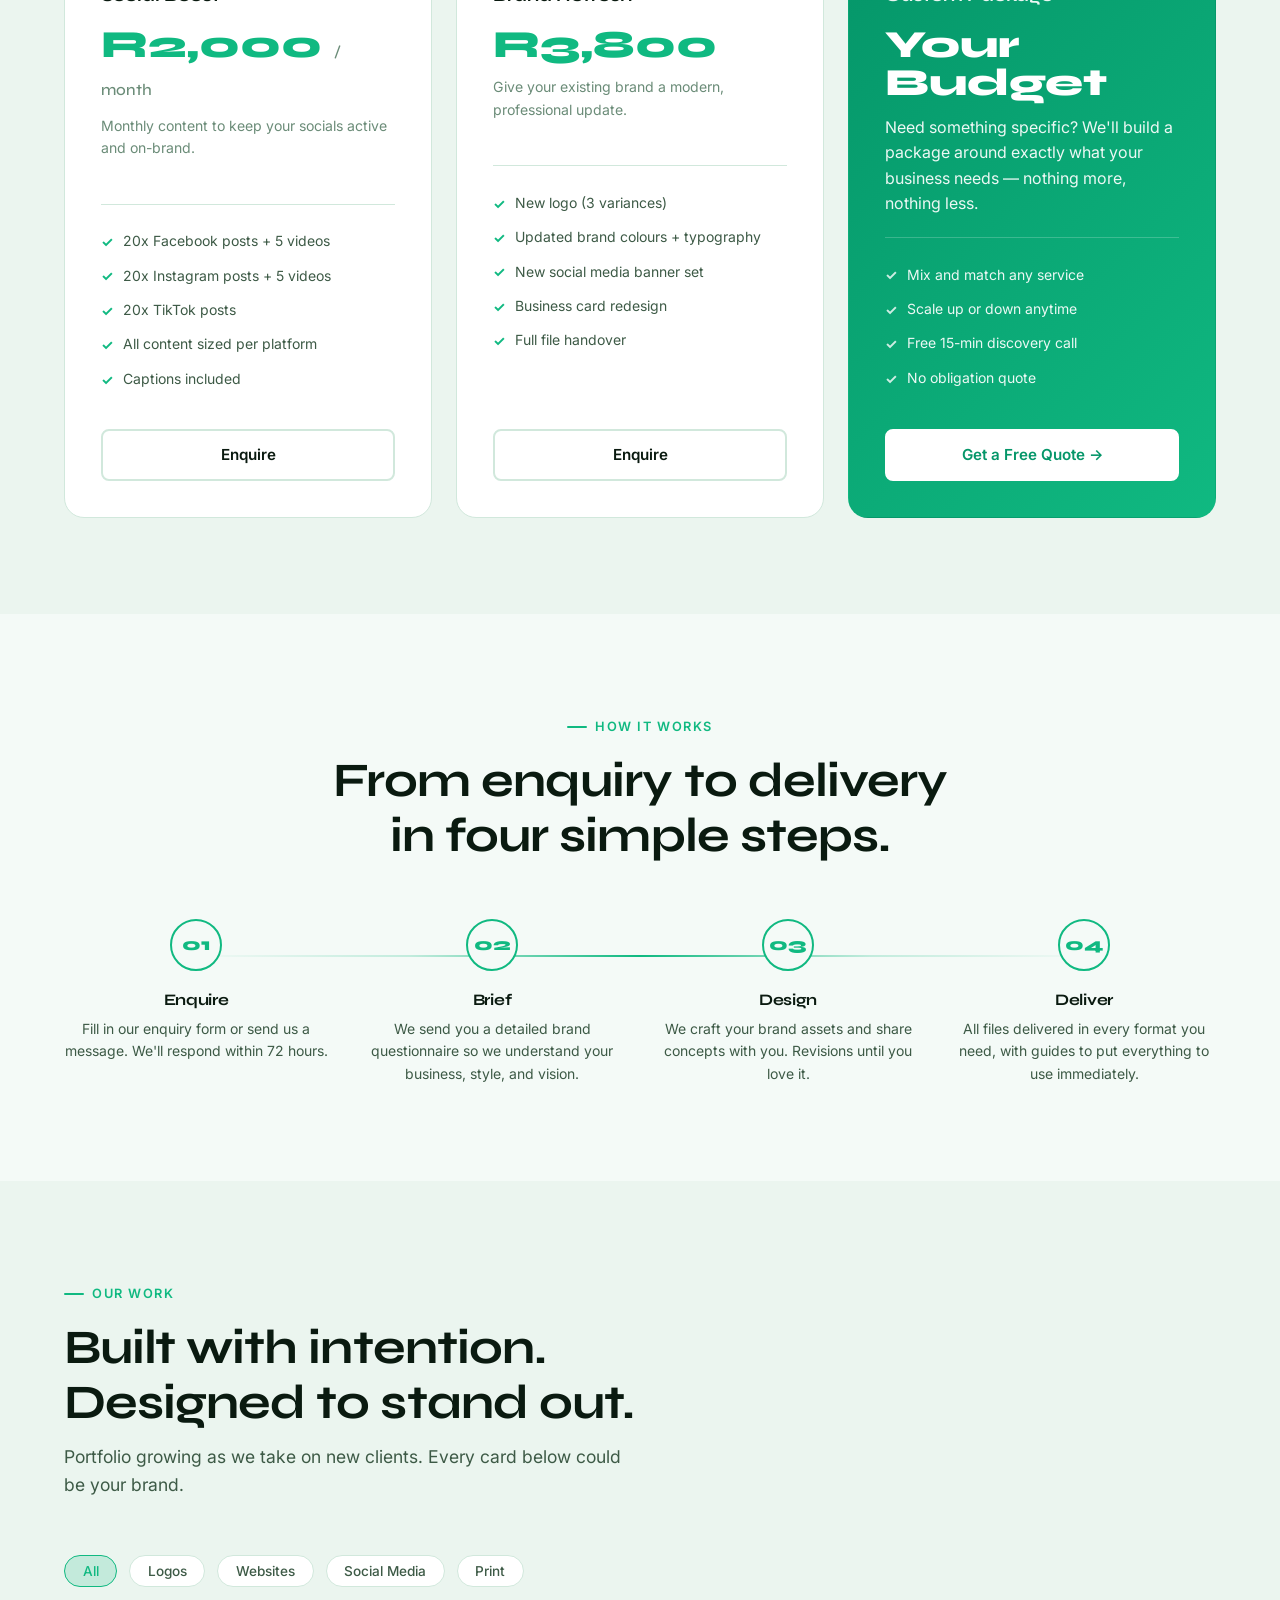
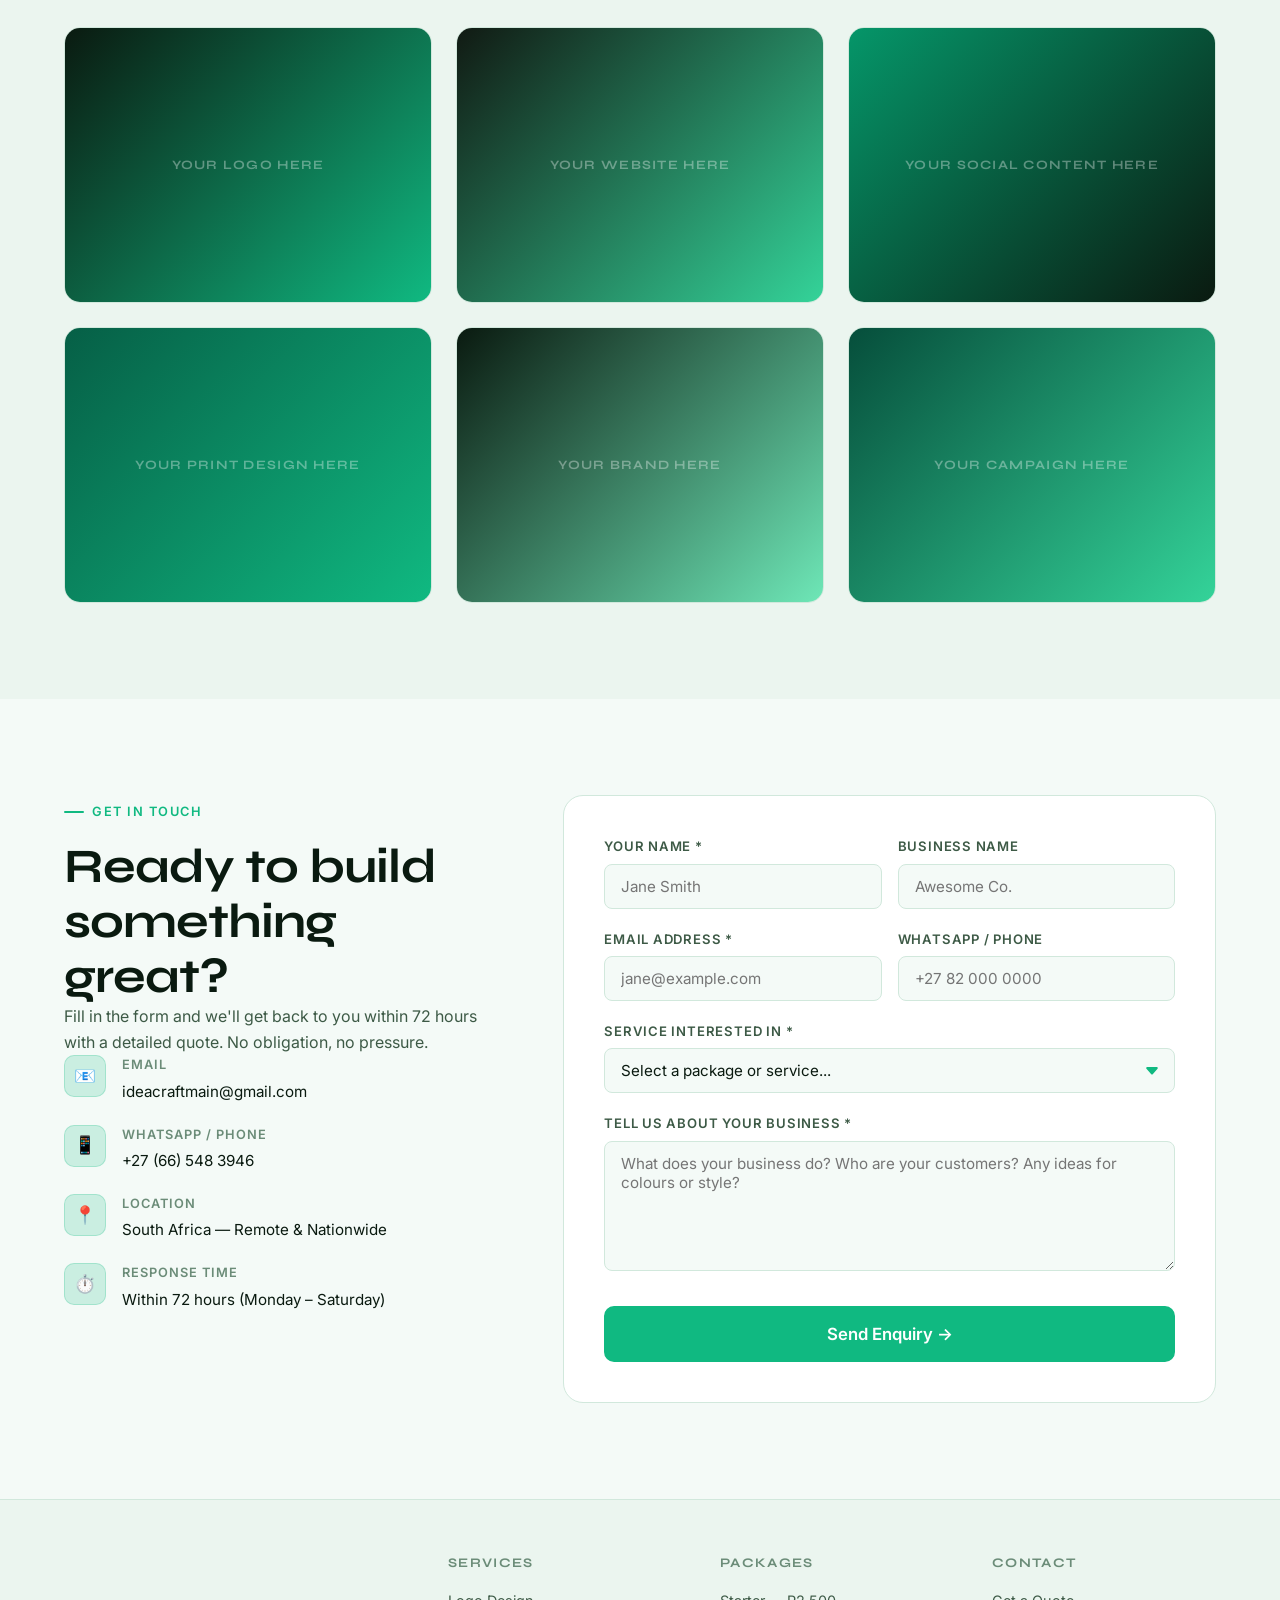
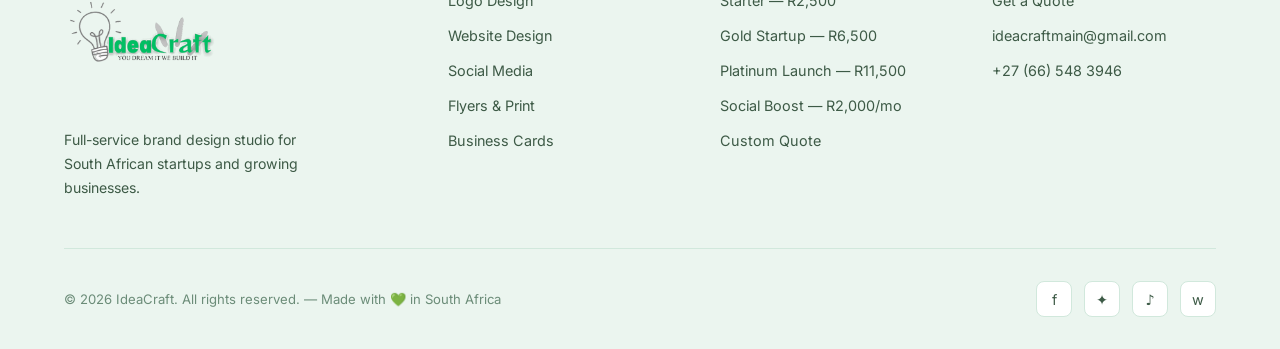
==== commit b5d21be4: "Switch to transparent logo versions" ====
--- a/index.html
+++ b/index.html
@@ -19,7 +19,7 @@
   <nav class="nav" id="nav">
     <div class="nav-container">
       <a href="#" class="logo">
-        <img src="images/LOGO_Dark.png" alt="IdeaCraft" class="site-logo" id="siteLogo">
+        <img src="images/logo_ts_dark.png" alt="IdeaCraft" class="site-logo" id="siteLogo">
       </a>
       <ul class="nav-links">
         <li><a href="#services">Services</a></li>
@@ -509,7 +509,7 @@
       <div class="footer-grid">
         <div class="footer-brand">
           <a href="#" class="logo">
-            <img src="images/LOGO_Dark.png" alt="IdeaCraft" class="site-logo" id="footerLogo">
+            <img src="images/logo_ts_dark.png" alt="IdeaCraft" class="site-logo" id="footerLogo">
           </a>
           <p>Full-service brand design studio for South African startups and growing businesses.</p>
         </div>
--- a/css/styles.css
+++ b/css/styles.css
@@ -822,37 +822,83 @@
 .reveal-delay-4 { transition-delay: 0.4s; }
 .reveal-delay-5 { transition-delay: 0.5s; }
 
+/* ── Logo Image ── */
+.site-logo {
+  width: 160px;
+  height: auto;
+  display: block;
+  object-fit: contain;
+}
+.footer .site-logo {
+  width: 160px;
+  height: auto;
+}
+
 /* ---------- Responsive ---------- */
+
+/* Large tablet / small laptop */
 @media (max-width: 1024px) {
-  .footer-grid { grid-template-columns: 1fr 1fr; }
+  .footer-grid { grid-template-columns: 1fr 1fr; gap: 2rem; }
   .contact-grid { grid-template-columns: 1fr; gap: 3rem; }
-}
-
+  .packages-grid { grid-template-columns: repeat(auto-fit, minmax(260px, 1fr)); }
+  .section { padding: 5rem 0; }
+  h1 { font-size: clamp(2.4rem, 5.5vw, 4rem); }
+}
+
+/* Tablet */
+@media (max-width: 900px) {
+  .nav-links { gap: 1.5rem; }
+  .nav-links a { font-size: 0.85rem; }
+  .hero { padding: 7rem 0 4rem; }
+  .hero-stats { gap: 1.5rem; }
+  .hero-stat-num { font-size: 1.6rem; }
+  .services-grid { grid-template-columns: repeat(auto-fit, minmax(260px, 1fr)); }
+  .portfolio-grid { grid-template-columns: repeat(auto-fill, minmax(260px, 1fr)); }
+  .contact-form { padding: 2rem; }
+  .site-logo { width: 140px; }
+  .footer .site-logo { width: 140px; }
+}
+
+/* Mobile */
 @media (max-width: 768px) {
   .nav-links, .nav-right .btn { display: none; }
   .nav-toggle { display: flex; }
-  .hero-stats { gap: 1.5rem; }
+  .site-logo { width: 120px; }
+  .footer .site-logo { width: 120px; }
+  .hero { padding: 6rem 0 3.5rem; }
+  .hero p { font-size: 1rem; }
+  .hero-stats {
+    gap: 1.25rem;
+    margin-top: 2.5rem;
+    padding-top: 2rem;
+  }
+  .hero-stat-num { font-size: 1.4rem; }
+  .hero-stat-label { font-size: 0.78rem; }
+  .section { padding: 4rem 0; }
+  .section-header { margin-bottom: 2.5rem; }
+  .services-grid { grid-template-columns: 1fr; max-width: 480px; margin: 0 auto; }
+  .process-grid { grid-template-columns: 1fr 1fr; gap: 1.5rem; }
   .process-grid::before { display: none; }
-  .packages-grid { grid-template-columns: 1fr; max-width: 420px; margin: 0 auto; }
+  .packages-grid { grid-template-columns: 1fr; max-width: 440px; margin: 0 auto; }
+  .portfolio-grid { grid-template-columns: repeat(auto-fill, minmax(240px, 1fr)); }
   .form-row { grid-template-columns: 1fr; }
   .footer-grid { grid-template-columns: 1fr 1fr; gap: 2rem; }
   .footer-bottom { flex-direction: column; text-align: center; }
-}
-
+  h1 { font-size: clamp(2.2rem, 8vw, 3.2rem); }
+  h2 { font-size: clamp(1.6rem, 6vw, 2.4rem); }
+}
+
+/* Small mobile */
 @media (max-width: 500px) {
+  .container { padding: 0 1.25rem; }
   .footer-grid { grid-template-columns: 1fr; }
   .hero-ctas { flex-direction: column; }
   .hero-ctas .btn { width: 100%; justify-content: center; }
-}
-
-/* ── Logo Image ── */
-.site-logo {
-  height: 48px;
-  width: auto;
-  display: block;
-  object-fit: contain;
-  border-radius: 6px;
-}
-.footer .site-logo {
-  height: 56px;
-}
+  .hero-stats { grid-template-columns: 1fr 1fr; display: grid; gap: 1rem; }
+  .process-grid { grid-template-columns: 1fr; }
+  .portfolio-grid { grid-template-columns: 1fr; }
+  .contact-form { padding: 1.5rem; }
+  .site-logo { width: 100px; }
+  .footer .site-logo { width: 100px; }
+  .nav { padding: 1rem 0; }
+}
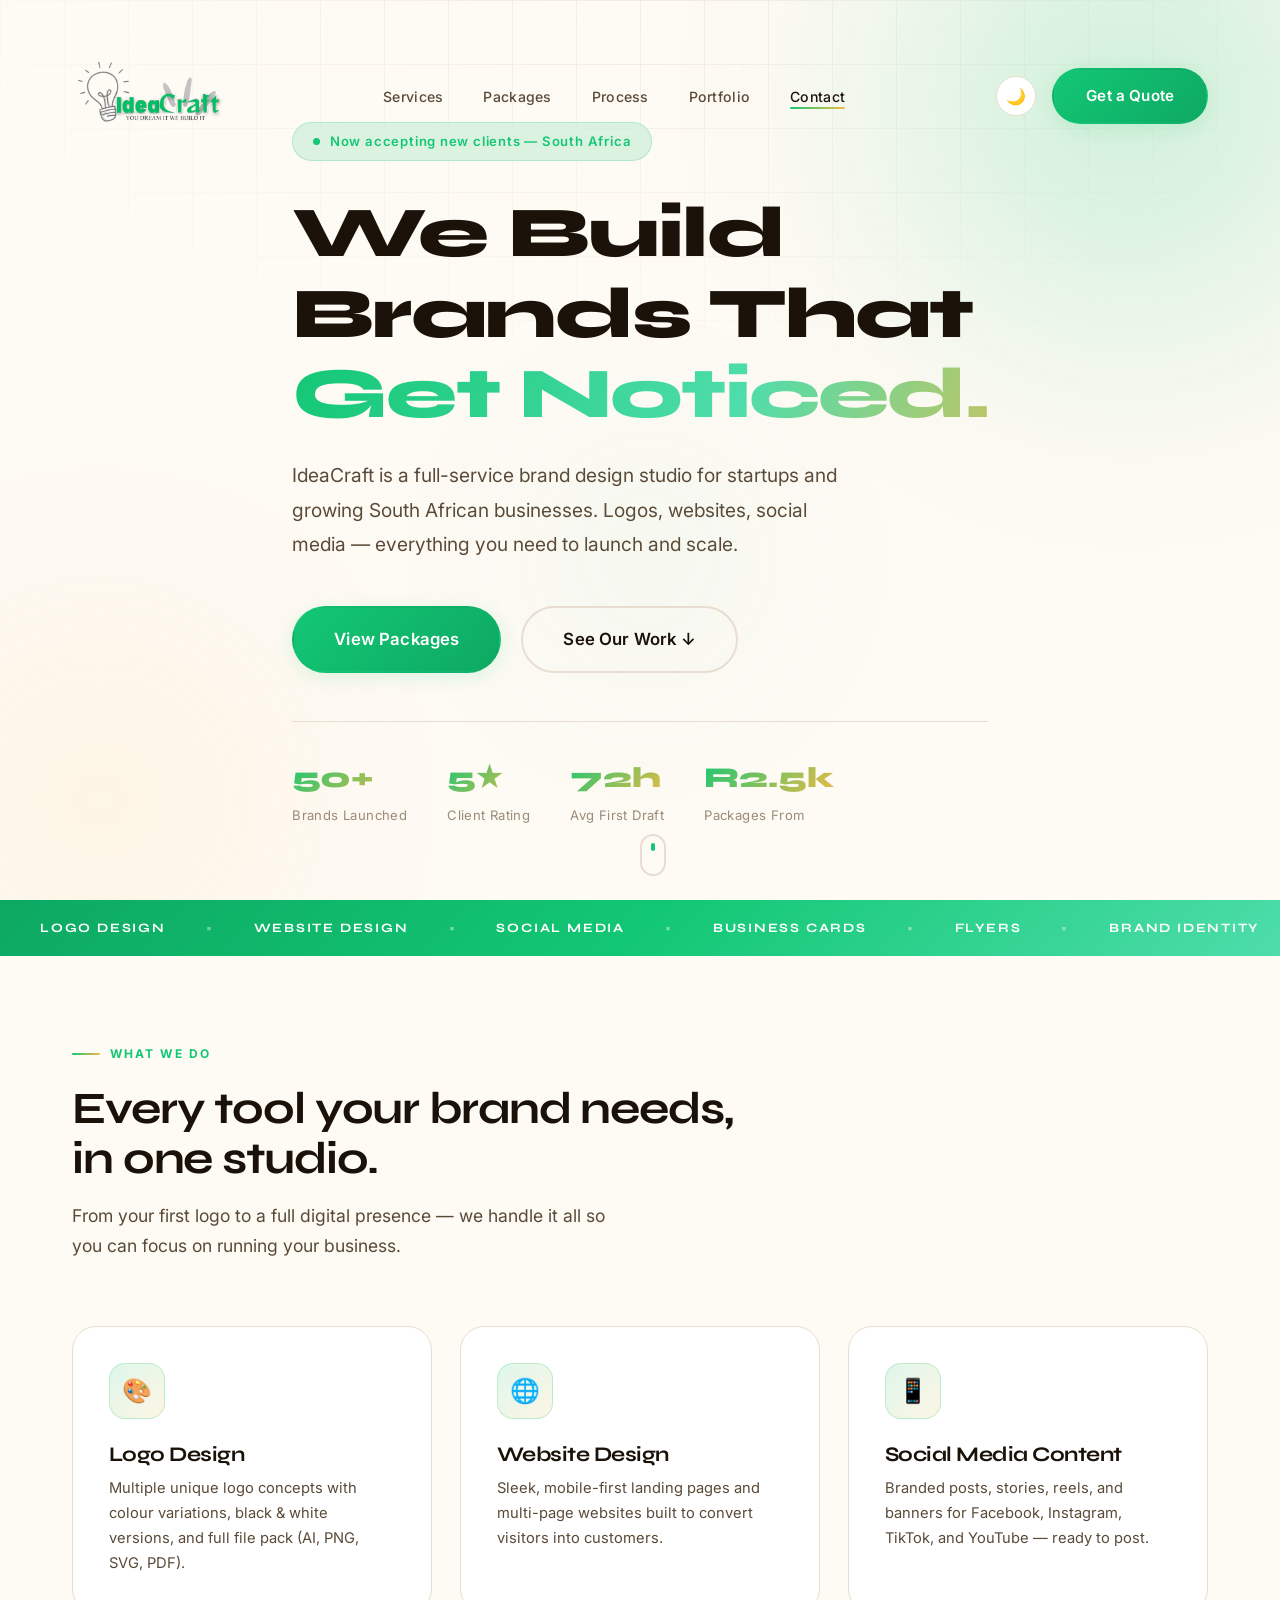
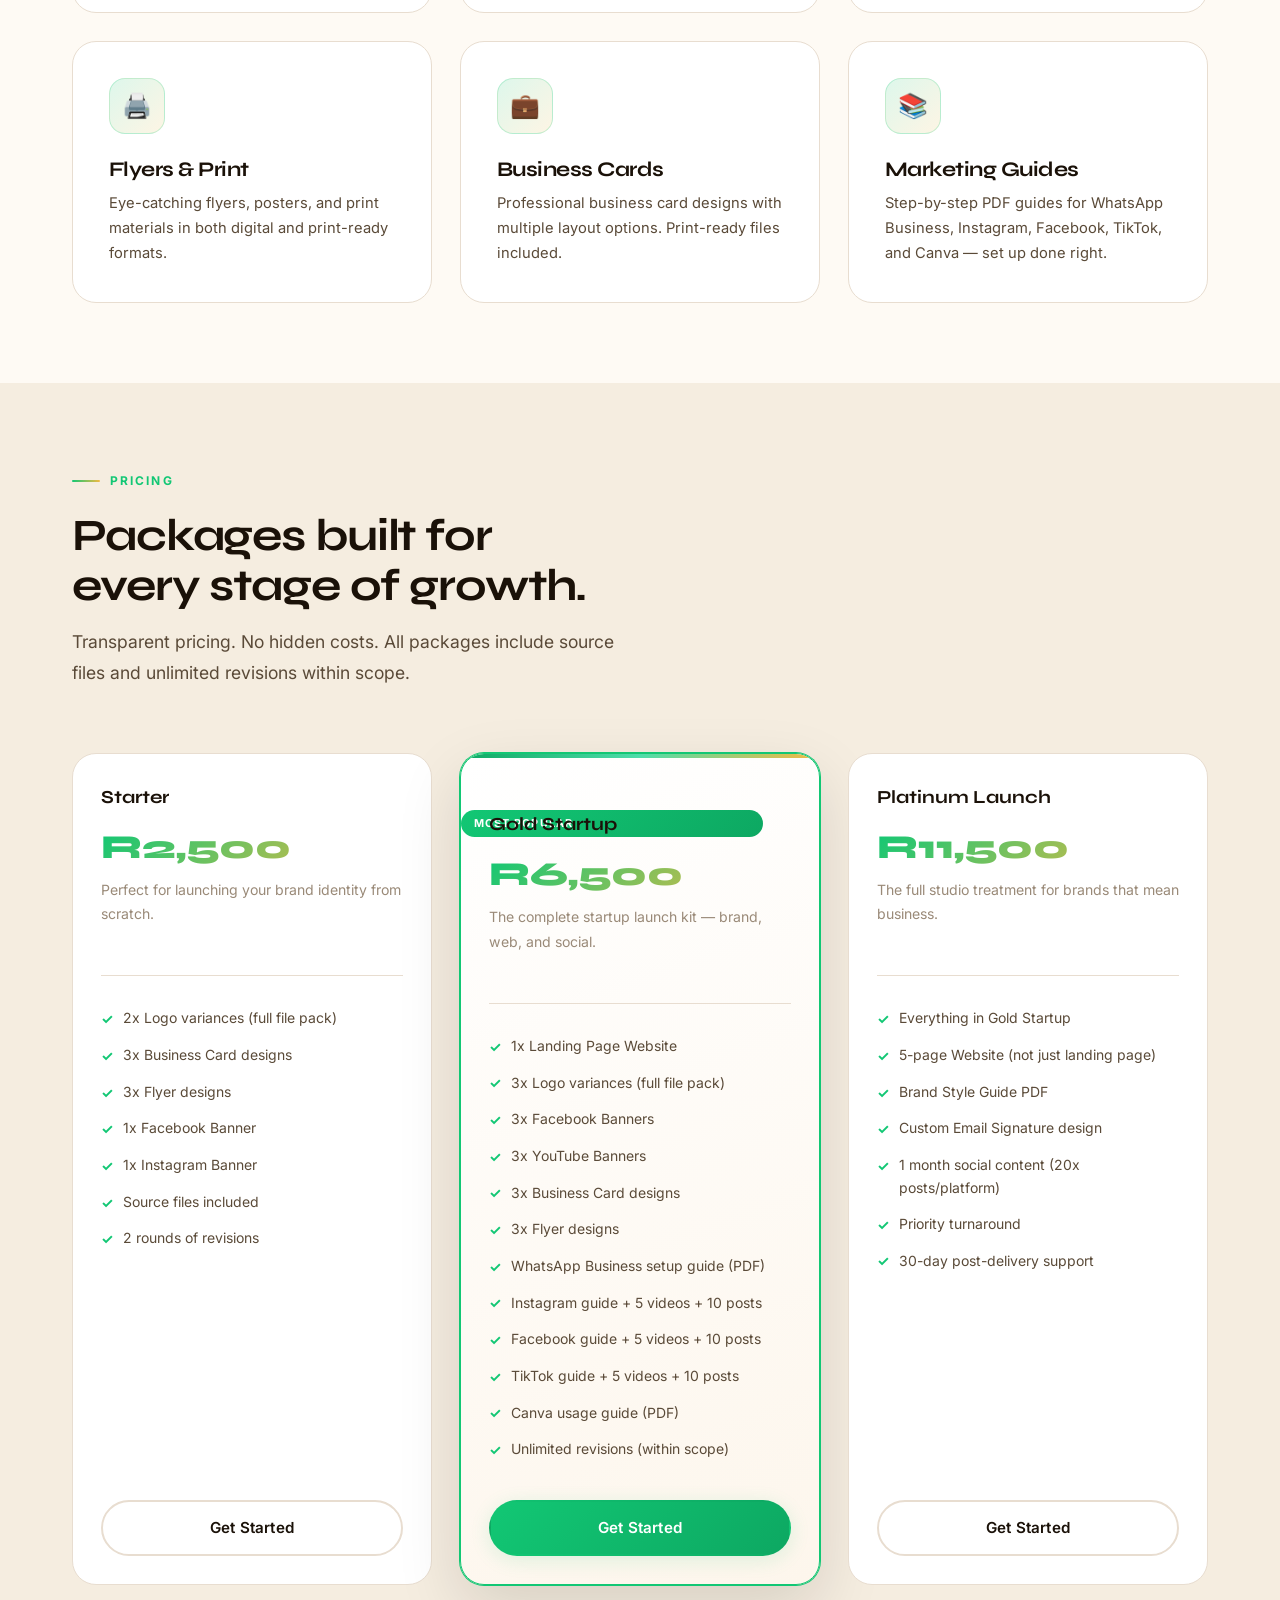
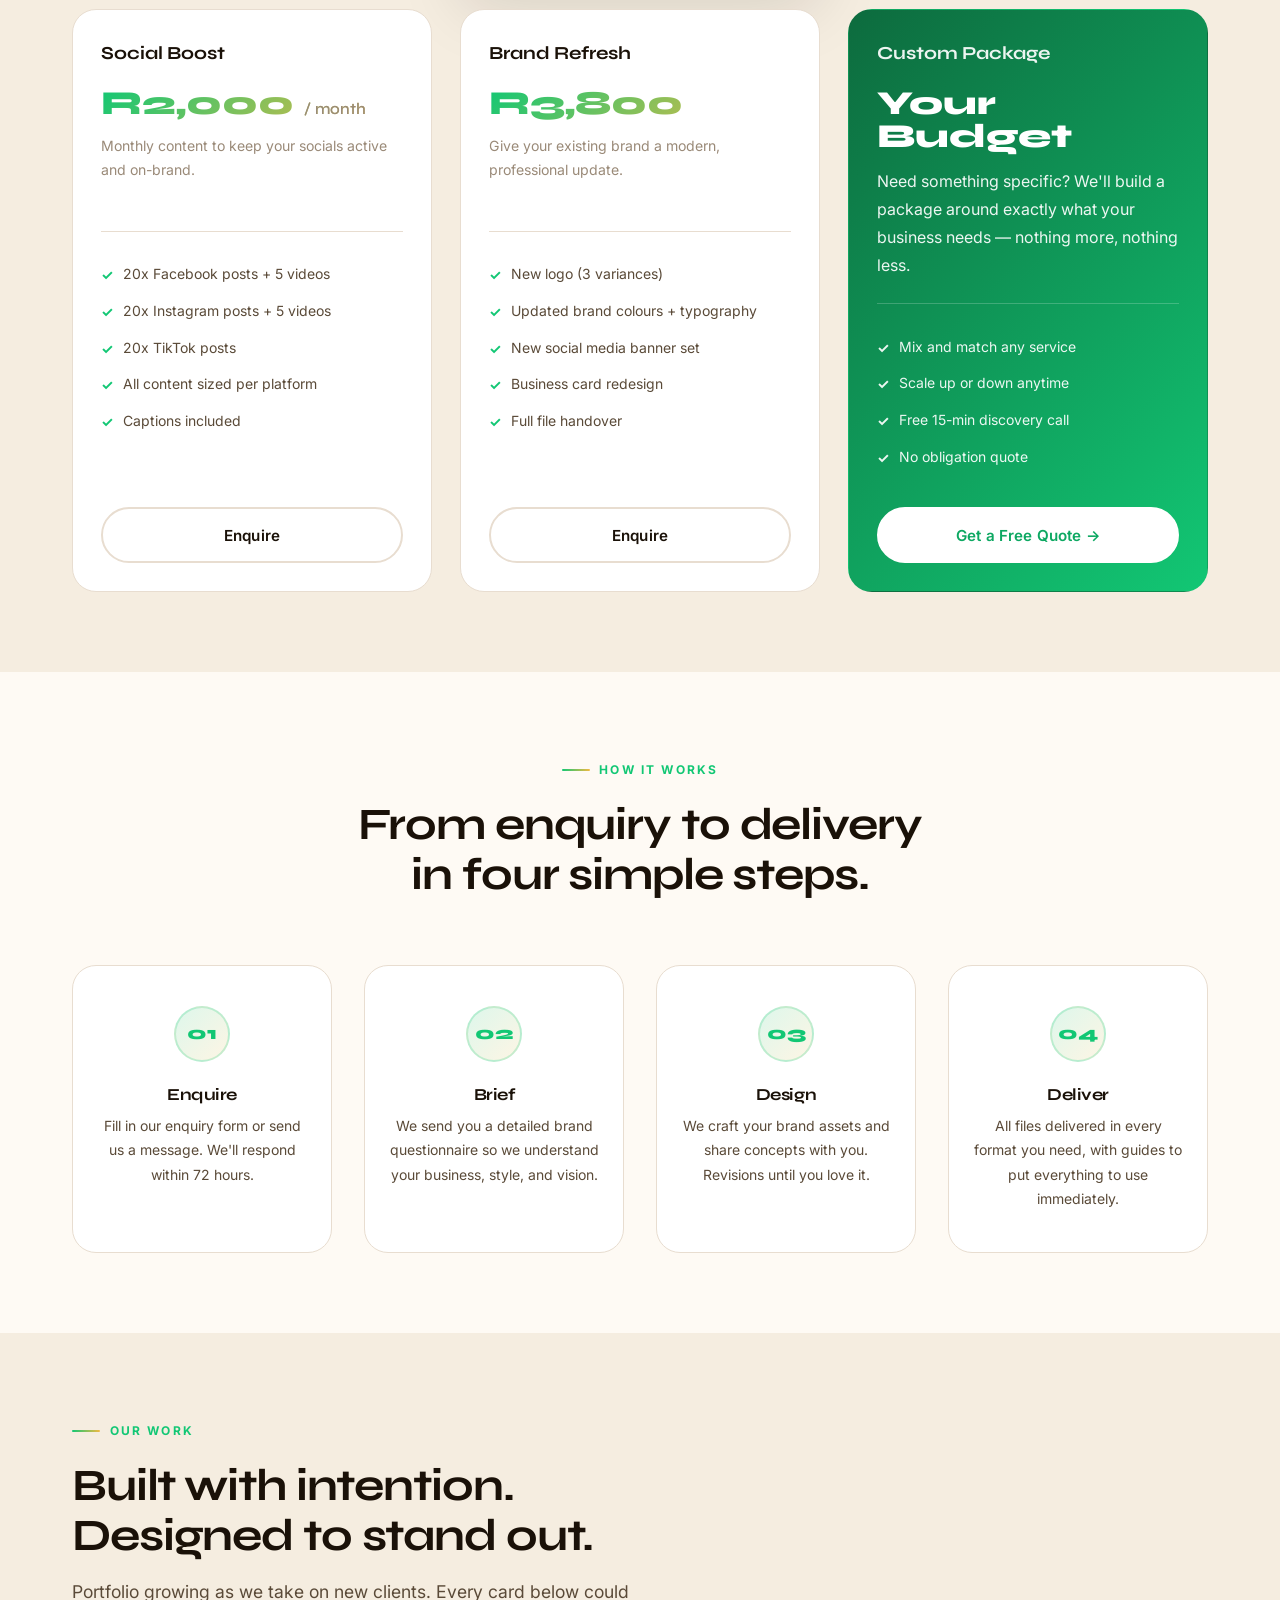
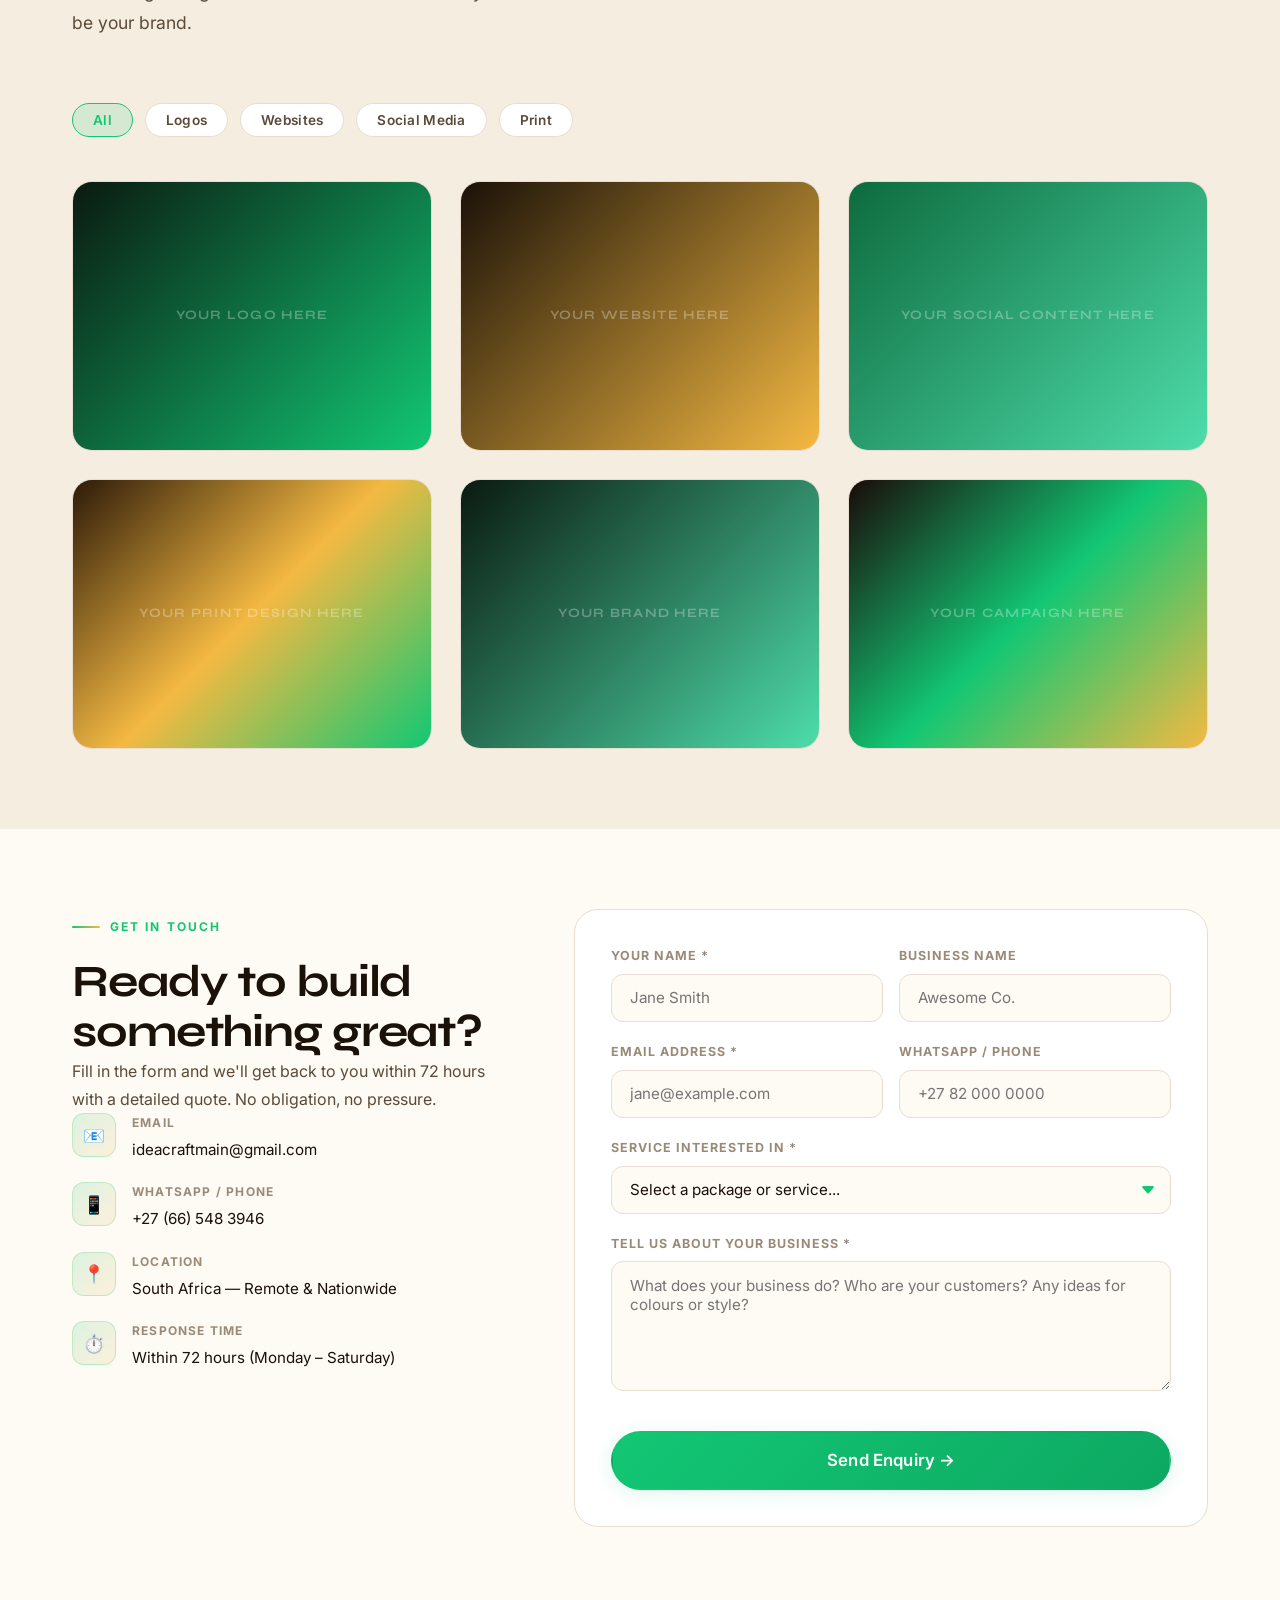
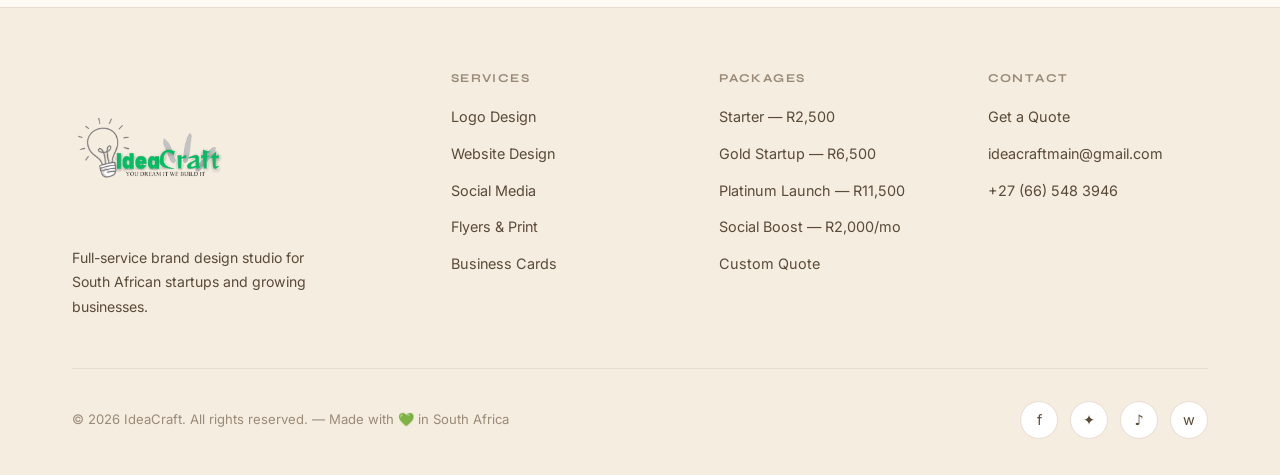
==== commit 7606e7b4: "UI Enhace" ====
--- a/index.html
+++ b/index.html
@@ -14,6 +14,12 @@
   <link rel="stylesheet" href="css/styles.css">
 </head>
 <body>
+
+  <!-- Scroll progress -->
+  <div class="scroll-progress" id="scrollProgress"></div>
+
+  <!-- Grain texture overlay -->
+  <div class="grain" aria-hidden="true"></div>
 
   <!-- ── Navigation ── -->
   <nav class="nav" id="nav">
@@ -60,27 +66,27 @@
       </div>
       <div class="container">
         <div class="hero-content">
-          <div class="hero-badge">
+          <div class="hero-badge anim-in" style="--d: 0s">
             <span class="hero-badge-dot"></span>
             Now accepting new clients — South Africa
           </div>
           <h1>
-            We Build<br>
-            Brands That<br>
-            <span class="gradient-text">Get Noticed.</span>
+            <span class="anim-in" style="--d: .08s">We Build</span>
+            <span class="anim-in" style="--d: .18s">Brands That</span>
+            <span class="gradient-text anim-in" style="--d: .28s">Get Noticed.</span>
           </h1>
-          <p>
+          <p class="anim-in" style="--d: .4s">
             IdeaCraft is a full-service brand design studio for startups and
             growing South African businesses. Logos, websites, social media —
             everything you need to launch and scale.
           </p>
-          <div class="hero-ctas">
+          <div class="hero-ctas anim-in" style="--d: .5s">
             <a href="#packages" class="btn btn-primary btn-lg">View Packages</a>
             <a href="#portfolio" class="btn btn-outline btn-lg">See Our Work ↓</a>
           </div>
-          <div class="hero-stats">
+          <div class="hero-stats anim-in" style="--d: .6s">
             <div>
-              <div class="hero-stat-num">50+</div>
+              <div class="hero-stat-num" data-count="50" data-suffix="+">0</div>
               <div class="hero-stat-label">Brands Launched</div>
             </div>
             <div>
@@ -88,7 +94,7 @@
               <div class="hero-stat-label">Client Rating</div>
             </div>
             <div>
-              <div class="hero-stat-num">72h</div>
+              <div class="hero-stat-num" data-count="72" data-suffix="h">0</div>
               <div class="hero-stat-label">Avg First Draft</div>
             </div>
             <div>
@@ -96,6 +102,9 @@
               <div class="hero-stat-label">Packages From</div>
             </div>
           </div>
+        </div>
+        <div class="hero-scroll-cue anim-in" style="--d: .8s" aria-hidden="true">
+          <span></span>
         </div>
       </div>
     </section>
--- a/css/styles.css
+++ b/css/styles.css
@@ -1,58 +1,59 @@
 /* ============================================================
-   IdeaCraft — styles.css
-   Emerald / White / Black — Dark & Light mode
+   IdeaCraft — Artistic Creative Studio
+   Warm, vibrant, modern, classy
    ============================================================ */
 
 /* ---------- Design Tokens ---------- */
 :root {
-  --emerald:        #10B981;
-  --emerald-dark:   #059669;
-  --emerald-light:  #34D399;
-  --emerald-glow:   rgba(16, 185, 129, 0.18);
-  --emerald-border: rgba(16, 185, 129, 0.22);
-
-  /* Light mode defaults */
-  --bg:             #F4FAF7;
-  --bg-alt:         #EBF5EF;
+  --green:        #12C774;
+  --green-dark:   #0DA862;
+  --green-light:  #4EDDAA;
+  --green-glow:   rgba(18, 199, 116, 0.14);
+  --green-border: rgba(18, 199, 116, 0.22);
+  --gold:         #F4B942;
+  --gold-glow:    rgba(244, 185, 66, 0.14);
+
+  /* Light mode — warm ivory */
+  --bg:             #FEFAF4;
+  --bg-alt:         #F5EDE0;
   --surface:        #FFFFFF;
-  --surface-2:      #F0FAF5;
-  --border:         #D1E8DC;
-  --text-primary:   #0A1A10;
-  --text-secondary: #3D5A46;
-  --text-muted:     #6B8C78;
-  --nav-bg:         rgba(244, 250, 247, 0.85);
-  --shadow:         0 4px 24px rgba(16, 185, 129, 0.08);
-  --shadow-lg:      0 12px 48px rgba(16, 185, 129, 0.14);
+  --surface-2:      #FDF6EC;
+  --border:         #E8DDD0;
+  --text-primary:   #1A1108;
+  --text-secondary: #5A4A38;
+  --text-muted:     #9A8A78;
+  --nav-bg:         rgba(254, 250, 244, 0.88);
+  --shadow:         0 8px 40px rgba(26, 17, 8, 0.08);
+  --shadow-lg:      0 24px 64px rgba(26, 17, 8, 0.13);
 }
 
 [data-theme="dark"] {
-  --bg:             #080F0A;
-  --bg-alt:         #0D1710;
-  --surface:        #111A13;
-  --surface-2:      #162018;
-  --border:         #1E3024;
-  --text-primary:   #E8F8EE;
-  --text-secondary: #9BBFA7;
-  --text-muted:     #5E8A6E;
-  --nav-bg:         rgba(8, 15, 10, 0.88);
-  --shadow:         0 4px 24px rgba(0,0,0,0.4);
-  --shadow-lg:      0 12px 48px rgba(0,0,0,0.55);
-}
-
-/* System preference fallback */
+  --bg:             #0C0A08;
+  --bg-alt:         #141009;
+  --surface:        #1C1610;
+  --surface-2:      #241C12;
+  --border:         #302418;
+  --text-primary:   #F5EDE0;
+  --text-secondary: #B8A890;
+  --text-muted:     #7A6A55;
+  --nav-bg:         rgba(12, 10, 8, 0.92);
+  --shadow:         0 8px 40px rgba(0,0,0,0.55);
+  --shadow-lg:      0 24px 64px rgba(0,0,0,0.65);
+}
+
 @media (prefers-color-scheme: dark) {
   :root:not([data-theme="light"]) {
-    --bg:             #080F0A;
-    --bg-alt:         #0D1710;
-    --surface:        #111A13;
-    --surface-2:      #162018;
-    --border:         #1E3024;
-    --text-primary:   #E8F8EE;
-    --text-secondary: #9BBFA7;
-    --text-muted:     #5E8A6E;
-    --nav-bg:         rgba(8, 15, 10, 0.88);
-    --shadow:         0 4px 24px rgba(0,0,0,0.4);
-    --shadow-lg:      0 12px 48px rgba(0,0,0,0.55);
+    --bg:             #0C0A08;
+    --bg-alt:         #141009;
+    --surface:        #1C1610;
+    --surface-2:      #241C12;
+    --border:         #302418;
+    --text-primary:   #F5EDE0;
+    --text-secondary: #B8A890;
+    --text-muted:     #7A6A55;
+    --nav-bg:         rgba(12, 10, 8, 0.92);
+    --shadow:         0 8px 40px rgba(0,0,0,0.55);
+    --shadow-lg:      0 24px 64px rgba(0,0,0,0.65);
   }
 }
 
@@ -63,8 +64,8 @@
   font-family: 'Inter', system-ui, sans-serif;
   background: var(--bg);
   color: var(--text-primary);
-  line-height: 1.6;
-  transition: background 0.3s, color 0.3s;
+  line-height: 1.65;
+  transition: background 0.4s, color 0.4s;
   overflow-x: hidden;
 }
 img { display: block; max-width: 100%; }
@@ -75,71 +76,91 @@
 /* ---------- Typography ---------- */
 h1, h2, h3, h4 {
   font-family: 'Syne', sans-serif;
-  line-height: 1.15;
-  letter-spacing: -0.02em;
+  line-height: 1.12;
+  letter-spacing: -0.025em;
   color: var(--text-primary);
 }
-h1 { font-size: clamp(2.6rem, 6vw, 5rem); font-weight: 800; }
-h2 { font-size: clamp(1.9rem, 4vw, 3rem); font-weight: 700; }
-h3 { font-size: clamp(1.2rem, 2.5vw, 1.5rem); font-weight: 700; }
-p  { color: var(--text-secondary); }
+h1 { font-size: clamp(2.6rem, 5.6vw, 4.6rem); font-weight: 800; }
+h2 { font-size: clamp(1.8rem, 3.5vw, 2.8rem); font-weight: 700; }
+h3 { font-size: clamp(1.05rem, 2vw, 1.3rem); font-weight: 700; }
+p  { color: var(--text-secondary); line-height: 1.75; }
 
 .gradient-text {
-  background: linear-gradient(135deg, var(--emerald), var(--emerald-light));
+  background: linear-gradient(110deg, var(--green) 0%, var(--green-light) 30%, var(--gold) 55%, var(--green-light) 80%, var(--green) 100%);
+  background-size: 220% auto;
   -webkit-background-clip: text;
   -webkit-text-fill-color: transparent;
   background-clip: text;
-}
-
-/* ---------- Layout Utilities ---------- */
-.container { max-width: 1200px; margin: 0 auto; padding: 0 1.5rem; }
-.section    { padding: 6rem 0; }
-.section-sm { padding: 4rem 0; }
+  animation: shimmer 6s linear infinite;
+}
+@keyframes shimmer {
+  to { background-position: 220% center; }
+}
+
+/* ---------- Layout ---------- */
+.container { max-width: 1200px; margin: 0 auto; padding: 0 2rem; }
+.section    { padding: 5rem 0; }
+
 .section-label {
   display: inline-flex;
   align-items: center;
-  gap: 0.5rem;
-  font-size: 0.8rem;
-  font-weight: 600;
-  letter-spacing: 0.12em;
+  gap: 0.6rem;
+  font-size: 0.75rem;
+  font-weight: 700;
+  letter-spacing: 0.18em;
   text-transform: uppercase;
-  color: var(--emerald);
-  margin-bottom: 1rem;
+  color: var(--green);
+  margin-bottom: 1.25rem;
 }
 .section-label::before {
   content: '';
   display: block;
-  width: 20px;
+  width: 28px;
   height: 2px;
-  background: var(--emerald);
+  background: linear-gradient(90deg, var(--green), var(--gold));
   border-radius: 2px;
 }
-.section-header { margin-bottom: 3.5rem; }
-.section-header p { max-width: 560px; margin-top: 0.75rem; font-size: 1.1rem; }
+.section-header { margin-bottom: 4rem; }
+.section-header p { max-width: 560px; margin-top: 1rem; font-size: 1.1rem; }
 
 /* ---------- Buttons ---------- */
 .btn {
   display: inline-flex;
   align-items: center;
   gap: 0.5rem;
-  padding: 0.75rem 1.75rem;
-  border-radius: 8px;
+  padding: 0.85rem 2rem;
+  border-radius: 100px;
   font-size: 0.95rem;
   font-weight: 600;
-  transition: all 0.2s ease;
+  transition: transform 0.25s ease, box-shadow 0.25s ease, border-color 0.25s ease, color 0.25s ease, background 0.25s ease, filter 0.25s ease;
   border: 2px solid transparent;
   white-space: nowrap;
-}
+  letter-spacing: 0.01em;
+  position: relative;
+  overflow: hidden;
+}
+/* shine sweep */
+.btn::after {
+  content: '';
+  position: absolute;
+  top: 0; left: -120%;
+  width: 60%; height: 100%;
+  background: linear-gradient(100deg, transparent, rgba(255,255,255,0.35), transparent);
+  transform: skewX(-20deg);
+  transition: left 0.6s ease;
+  pointer-events: none;
+}
+.btn:hover::after { left: 140%; }
 .btn-primary {
-  background: var(--emerald);
+  background: linear-gradient(135deg, var(--green), var(--green-dark));
   color: #fff;
-  border-color: var(--emerald);
+  border-color: transparent;
+  box-shadow: 0 4px 20px var(--green-glow);
 }
 .btn-primary:hover {
-  background: var(--emerald-dark);
-  border-color: var(--emerald-dark);
-  transform: translateY(-1px);
-  box-shadow: 0 6px 20px rgba(16,185,129,0.35);
+  transform: translateY(-2px);
+  box-shadow: 0 10px 32px rgba(18, 199, 116, 0.4);
+  filter: brightness(1.08);
 }
 .btn-outline {
   background: transparent;
@@ -147,26 +168,27 @@
   border-color: var(--border);
 }
 .btn-outline:hover {
-  border-color: var(--emerald);
-  color: var(--emerald);
-  transform: translateY(-1px);
-}
-.btn-lg { padding: 1rem 2.25rem; font-size: 1.05rem; border-radius: 10px; }
+  border-color: var(--green);
+  color: var(--green);
+  transform: translateY(-2px);
+  background: var(--green-glow);
+}
+.btn-lg { padding: 1.1rem 2.5rem; font-size: 1.05rem; }
 
 /* ---------- Navigation ---------- */
 .nav {
   position: fixed;
   top: 0; left: 0; right: 0;
   z-index: 100;
-  padding: 1.25rem 0;
-  transition: all 0.3s ease;
+  padding: 1rem 0;
+  transition: all 0.35s ease;
 }
 .nav.scrolled {
   background: var(--nav-bg);
-  backdrop-filter: blur(16px);
-  -webkit-backdrop-filter: blur(16px);
-  border-bottom: 1px solid var(--emerald-border);
-  padding: 0.85rem 0;
+  backdrop-filter: blur(20px);
+  -webkit-backdrop-filter: blur(20px);
+  border-bottom: 1px solid var(--border);
+  padding: 0.75rem 0;
   box-shadow: var(--shadow);
 }
 .nav-container {
@@ -175,7 +197,7 @@
   justify-content: space-between;
   max-width: 1200px;
   margin: 0 auto;
-  padding: 0 1.5rem;
+  padding: 0 2rem;
 }
 .logo {
   display: flex;
@@ -186,34 +208,24 @@
   font-size: 1.4rem;
   color: var(--text-primary);
 }
-.logo-icon {
-  width: 34px; height: 34px;
-  background: linear-gradient(135deg, var(--emerald), var(--emerald-light));
-  border-radius: 8px;
-  display: flex;
-  align-items: center;
-  justify-content: center;
-  color: #fff;
-  font-size: 1rem;
-}
 .nav-links {
   display: flex;
   align-items: center;
-  gap: 2.25rem;
+  gap: 2.5rem;
 }
 .nav-links a {
-  font-size: 0.9rem;
+  font-size: 0.88rem;
   font-weight: 500;
   color: var(--text-secondary);
   transition: color 0.2s;
-}
-.nav-links a:hover { color: var(--emerald); }
+  letter-spacing: 0.02em;
+}
+.nav-links a:hover { color: var(--green); }
 .nav-right { display: flex; align-items: center; gap: 1rem; }
 
-/* Theme toggle */
 .theme-toggle {
-  width: 38px; height: 38px;
-  border-radius: 8px;
+  width: 40px; height: 40px;
+  border-radius: 50%;
   border: 1px solid var(--border);
   background: var(--surface);
   color: var(--text-secondary);
@@ -223,9 +235,8 @@
   font-size: 1rem;
   transition: all 0.2s;
 }
-.theme-toggle:hover { border-color: var(--emerald); color: var(--emerald); }
-
-/* Hamburger */
+.theme-toggle:hover { border-color: var(--green); color: var(--green); }
+
 .nav-toggle {
   display: none;
   flex-direction: column;
@@ -242,7 +253,6 @@
   transition: all 0.3s;
 }
 
-/* Mobile nav */
 .nav-mobile {
   display: none;
   position: fixed;
@@ -257,12 +267,12 @@
 .nav-mobile.open { display: flex; }
 .nav-mobile a {
   font-family: 'Syne', sans-serif;
-  font-size: 1.8rem;
+  font-size: 2rem;
   font-weight: 700;
   color: var(--text-primary);
   transition: color 0.2s;
 }
-.nav-mobile a:hover { color: var(--emerald); }
+.nav-mobile a:hover { color: var(--green); }
 .nav-mobile-close {
   position: absolute;
   top: 1.5rem; right: 1.5rem;
@@ -280,7 +290,7 @@
   align-items: center;
   position: relative;
   overflow: hidden;
-  padding: 8rem 0 5rem;
+  padding: 7rem 0 4rem;
 }
 .hero-bg {
   position: absolute;
@@ -288,113 +298,127 @@
   pointer-events: none;
   overflow: hidden;
 }
+/* No grid — just organic, painterly blobs */
+.hero-grid { display: none; }
+
 .hero-orb {
   position: absolute;
   border-radius: 50%;
+  filter: blur(100px);
+}
+.hero-orb-1 {
+  width: 700px; height: 700px;
+  background: radial-gradient(circle, var(--green) 0%, transparent 70%);
+  top: -250px; right: -200px;
+  opacity: 0.2;
+  animation: drift 14s ease-in-out infinite alternate;
+}
+.hero-orb-2 {
+  width: 500px; height: 500px;
+  background: radial-gradient(circle, var(--gold) 0%, transparent 70%);
+  bottom: -150px; left: -150px;
+  opacity: 0.15;
+  animation: drift 18s ease-in-out infinite alternate-reverse;
+}
+
+/* Extra artistic orb */
+.hero-bg::after {
+  content: '';
+  position: absolute;
+  width: 400px; height: 400px;
+  border-radius: 50%;
+  background: radial-gradient(circle, var(--green-light) 0%, transparent 70%);
+  top: 40%; left: 35%;
+  opacity: 0.08;
   filter: blur(80px);
-  opacity: 0.18;
-}
-.hero-orb-1 {
-  width: 600px; height: 600px;
-  background: var(--emerald);
-  top: -200px; right: -150px;
-  animation: drift 12s ease-in-out infinite alternate;
-}
-.hero-orb-2 {
-  width: 400px; height: 400px;
-  background: var(--emerald-light);
-  bottom: -100px; left: -100px;
-  animation: drift 16s ease-in-out infinite alternate-reverse;
-}
-.hero-grid {
-  position: absolute;
-  inset: 0;
-  background-image:
-    linear-gradient(var(--emerald-border) 1px, transparent 1px),
-    linear-gradient(90deg, var(--emerald-border) 1px, transparent 1px);
-  background-size: 60px 60px;
-  opacity: 0.4;
-}
+  animation: drift 20s ease-in-out infinite;
+}
+
 @keyframes drift {
-  from { transform: translate(0, 0) scale(1); }
-  to   { transform: translate(40px, 30px) scale(1.1); }
-}
-.hero-content { position: relative; z-index: 1; max-width: 780px; }
+  from { transform: translate(0, 0) scale(1) rotate(0deg); }
+  to   { transform: translate(50px, 40px) scale(1.15) rotate(5deg); }
+}
+
+.hero-content { position: relative; z-index: 1; max-width: 820px; }
 .hero-badge {
   display: inline-flex;
   align-items: center;
-  gap: 0.5rem;
-  padding: 0.4rem 1rem;
-  border: 1px solid var(--emerald-border);
-  border-radius: 50px;
-  background: var(--emerald-glow);
+  gap: 0.6rem;
+  padding: 0.5rem 1.25rem;
+  border: 1px solid var(--green-border);
+  border-radius: 100px;
+  background: var(--green-glow);
   font-size: 0.82rem;
   font-weight: 600;
-  color: var(--emerald);
-  margin-bottom: 1.75rem;
-  letter-spacing: 0.04em;
+  color: var(--green);
+  margin-bottom: 2rem;
+  letter-spacing: 0.06em;
+  backdrop-filter: blur(8px);
 }
 .hero-badge-dot {
   width: 7px; height: 7px;
   border-radius: 50%;
-  background: var(--emerald);
+  background: var(--green);
   animation: pulse 2s infinite;
 }
 @keyframes pulse {
-  0%, 100% { opacity: 1; transform: scale(1); }
-  50%       { opacity: 0.5; transform: scale(0.8); }
-}
-.hero h1 { margin-bottom: 1.25rem; }
+  0%, 100% { opacity: 1; transform: scale(1); box-shadow: 0 0 0 0 var(--green-glow); }
+  50%       { opacity: 0.7; transform: scale(0.85); box-shadow: 0 0 0 6px transparent; }
+}
+.hero h1 { margin-bottom: 1.5rem; }
 .hero p {
   font-size: 1.2rem;
-  line-height: 1.75;
-  max-width: 580px;
-  margin-bottom: 2.5rem;
-  color: var(--text-secondary);
-}
-.hero-ctas { display: flex; gap: 1rem; flex-wrap: wrap; }
+  line-height: 1.8;
+  max-width: 560px;
+  margin-bottom: 2.75rem;
+}
+.hero-ctas { display: flex; gap: 1.25rem; flex-wrap: wrap; }
 .hero-stats {
   display: flex;
   gap: 2.5rem;
-  margin-top: 4rem;
-  padding-top: 2.5rem;
+  margin-top: 3rem;
+  padding-top: 2rem;
   border-top: 1px solid var(--border);
   flex-wrap: wrap;
 }
 .hero-stat-num {
   font-family: 'Syne', sans-serif;
-  font-size: 2rem;
+  font-size: 1.8rem;
   font-weight: 800;
-  color: var(--emerald);
+  background: linear-gradient(135deg, var(--green), var(--gold));
+  -webkit-background-clip: text;
+  -webkit-text-fill-color: transparent;
+  background-clip: text;
 }
 .hero-stat-label {
-  font-size: 0.85rem;
+  font-size: 0.82rem;
   color: var(--text-muted);
-  margin-top: 0.15rem;
+  margin-top: 0.2rem;
+  letter-spacing: 0.03em;
 }
 
 /* ---------- Marquee ---------- */
 .marquee-section {
-  padding: 1.25rem 0;
-  background: var(--emerald);
+  padding: 1.1rem 0;
+  background: linear-gradient(135deg, var(--green-dark), var(--green), var(--green-light));
   overflow: hidden;
 }
 .marquee-track {
   display: flex;
   gap: 0;
-  animation: marquee 28s linear infinite;
+  animation: marquee 30s linear infinite;
   width: max-content;
 }
 .marquee-track span {
   font-family: 'Syne', sans-serif;
   font-weight: 700;
-  font-size: 0.85rem;
-  letter-spacing: 0.1em;
+  font-size: 0.8rem;
+  letter-spacing: 0.14em;
   color: #fff;
   padding: 0 2.5rem;
   white-space: nowrap;
 }
-.marquee-track span.sep { opacity: 0.5; padding: 0; }
+.marquee-track span.sep { opacity: 0.4; padding: 0; }
 @keyframes marquee {
   from { transform: translateX(0); }
   to   { transform: translateX(-50%); }
@@ -404,145 +428,146 @@
 .services-grid {
   display: grid;
   grid-template-columns: repeat(auto-fit, minmax(300px, 1fr));
-  gap: 1.5rem;
+  gap: 1.75rem;
 }
 .service-card {
   background: var(--surface);
   border: 1px solid var(--border);
-  border-radius: 16px;
-  padding: 2rem;
-  transition: all 0.3s ease;
+  border-radius: 24px;
+  padding: 2.25rem;
+  transition: all 0.35s ease;
   position: relative;
   overflow: hidden;
 }
-.service-card::before {
+.service-card::after {
   content: '';
   position: absolute;
-  inset: 0;
-  background: linear-gradient(135deg, var(--emerald-glow), transparent);
-  opacity: 0;
-  transition: opacity 0.3s;
+  bottom: 0; left: 0; right: 0;
+  height: 3px;
+  background: linear-gradient(90deg, var(--green), var(--gold));
+  transform: scaleX(0);
+  transform-origin: left;
+  transition: transform 0.35s ease;
 }
 .service-card:hover {
-  border-color: var(--emerald-border);
-  transform: translateY(-4px);
+  border-color: var(--green-border);
+  transform: translateY(-6px);
   box-shadow: var(--shadow-lg);
 }
-.service-card:hover::before { opacity: 1; }
+.service-card:hover::after { transform: scaleX(1); }
+
 .service-icon {
-  width: 52px; height: 52px;
-  border-radius: 12px;
-  background: var(--emerald-glow);
-  border: 1px solid var(--emerald-border);
+  width: 56px; height: 56px;
+  border-radius: 16px;
+  background: linear-gradient(135deg, var(--green-glow), var(--gold-glow));
+  border: 1px solid var(--green-border);
   display: flex;
   align-items: center;
   justify-content: center;
-  font-size: 1.4rem;
-  margin-bottom: 1.25rem;
-  position: relative;
-}
-.service-card h3 { margin-bottom: 0.5rem; font-size: 1.1rem; }
-.service-card p  { font-size: 0.9rem; line-height: 1.65; }
+  font-size: 1.5rem;
+  margin-bottom: 1.5rem;
+}
+.service-card h3 { margin-bottom: 0.6rem; }
+.service-card p  { font-size: 0.92rem; line-height: 1.7; }
 
 /* ---------- Packages ---------- */
 .packages-grid {
   display: grid;
   grid-template-columns: repeat(auto-fit, minmax(280px, 1fr));
-  gap: 1.5rem;
+  gap: 1.75rem;
   align-items: stretch;
 }
 .package-card {
   background: var(--surface);
   border: 1px solid var(--border);
-  border-radius: 20px;
-  padding: 2.25rem;
+  border-radius: 24px;
+  padding: 1.75rem;
   display: flex;
   flex-direction: column;
-  transition: all 0.3s ease;
+  transition: all 0.35s ease;
   position: relative;
   overflow: hidden;
 }
 .package-card:hover {
-  transform: translateY(-4px);
+  transform: translateY(-6px);
   box-shadow: var(--shadow-lg);
+  border-color: var(--green-border);
 }
 .package-card.featured {
-  border-color: var(--emerald);
+  border-color: var(--green);
   background: linear-gradient(160deg, var(--surface), var(--surface-2));
-  box-shadow: 0 0 0 1px var(--emerald), var(--shadow-lg);
+  box-shadow: 0 0 0 1px var(--green), var(--shadow-lg);
 }
 .package-card.featured::before {
   content: '';
   position: absolute;
   top: 0; left: 0; right: 0;
-  height: 3px;
-  background: linear-gradient(90deg, var(--emerald-dark), var(--emerald-light));
+  height: 4px;
+  background: linear-gradient(90deg, var(--green-dark), var(--green-light), var(--gold));
+  border-radius: 4px 4px 0 0;
 }
 .package-badge {
   position: absolute;
-  top: 1.5rem; right: 1.5rem;
-  background: var(--emerald);
+  top: 1.75rem; right: 1.75rem;
+  background: linear-gradient(135deg, var(--green), var(--green-dark));
   color: #fff;
-  font-size: 0.7rem;
+  font-size: 0.68rem;
   font-weight: 700;
-  letter-spacing: 0.08em;
-  padding: 0.25rem 0.65rem;
-  border-radius: 50px;
+  letter-spacing: 0.1em;
+  padding: 0.3rem 0.8rem;
+  border-radius: 100px;
   text-transform: uppercase;
 }
 .package-name {
   font-family: 'Syne', sans-serif;
   font-weight: 700;
-  font-size: 1.1rem;
+  font-size: 1.15rem;
   color: var(--text-primary);
-  margin-bottom: 0.25rem;
+  margin-bottom: 0.3rem;
 }
 .package-price {
   font-family: 'Syne', sans-serif;
-  font-size: 2.4rem;
+  font-size: 2.1rem;
   font-weight: 800;
-  color: var(--emerald);
-  margin: 0.75rem 0;
+  background: linear-gradient(135deg, var(--green), var(--gold));
+  -webkit-background-clip: text;
+  -webkit-text-fill-color: transparent;
+  background-clip: text;
+  margin: 0.85rem 0;
   line-height: 1;
 }
-.package-price span { font-size: 1rem; font-weight: 500; color: var(--text-muted); }
+.package-price span { font-size: 1rem; font-weight: 500; color: var(--text-muted); -webkit-text-fill-color: var(--text-muted); }
 .package-desc { font-size: 0.88rem; color: var(--text-muted); margin-bottom: 1.5rem; }
-.package-divider { border: none; border-top: 1px solid var(--border); margin: 1.25rem 0; }
+.package-divider { border: none; border-top: 1px solid var(--border); margin: 1.5rem 0; }
 .package-features { flex: 1; margin-bottom: 2rem; }
 .package-features li {
   display: flex;
   align-items: flex-start;
-  gap: 0.6rem;
+  gap: 0.65rem;
   font-size: 0.875rem;
   color: var(--text-secondary);
-  padding: 0.35rem 0;
+  padding: 0.4rem 0;
 }
 .package-features li::before {
   content: '✓';
-  color: var(--emerald);
+  color: var(--green);
   font-weight: 700;
   flex-shrink: 0;
   margin-top: 0.05rem;
 }
 .package-card .btn { width: 100%; justify-content: center; margin-top: auto; }
 
-/* Custom package card */
 .package-custom {
-  background: linear-gradient(135deg, var(--emerald-dark), var(--emerald));
+  background: linear-gradient(135deg, #0D6B3E, var(--green));
   border-color: transparent;
-  color: #fff;
 }
 .package-custom .package-name,
 .package-custom .package-price,
 .package-custom p,
-.package-custom li { color: rgba(255,255,255,0.92); }
-.package-custom .package-price { color: #fff; }
+.package-custom li { color: rgba(255,255,255,0.92); -webkit-text-fill-color: rgba(255,255,255,0.92); }
+.package-custom .package-price { color: #fff; -webkit-text-fill-color: #fff; background: none; }
 .package-custom .package-divider { border-color: rgba(255,255,255,0.2); }
-.package-custom .btn {
-  background: #fff;
-  color: var(--emerald-dark);
-  border-color: #fff;
-}
+.package-custom .btn { background: #fff; color: var(--green-dark); border-color: #fff; }
 .package-custom .btn:hover { background: rgba(255,255,255,0.9); }
 .package-custom li::before { color: rgba(255,255,255,0.8); }
 
@@ -553,37 +578,35 @@
   gap: 2rem;
   position: relative;
 }
-.process-grid::before {
-  content: '';
-  position: absolute;
-  top: 2.25rem;
-  left: 10%;
-  right: 10%;
-  height: 2px;
-  background: linear-gradient(90deg, transparent, var(--emerald-border), var(--emerald), var(--emerald-border), transparent);
-}
 .process-step {
   text-align: center;
   position: relative;
+  padding: 2.5rem 1.5rem;
+  background: var(--surface);
+  border: 1px solid var(--border);
+  border-radius: 24px;
+  transition: all 0.35s ease;
+}
+.process-step:hover {
+  transform: translateY(-4px);
+  box-shadow: var(--shadow-lg);
+  border-color: var(--green-border);
 }
 .process-number {
-  width: 52px; height: 52px;
+  width: 56px; height: 56px;
   border-radius: 50%;
-  background: var(--surface);
-  border: 2px solid var(--emerald);
+  background: linear-gradient(135deg, var(--green-glow), var(--gold-glow));
+  border: 2px solid var(--green-border);
   display: flex;
   align-items: center;
   justify-content: center;
   font-family: 'Syne', sans-serif;
   font-weight: 800;
-  font-size: 1.1rem;
-  color: var(--emerald);
-  margin: 0 auto 1.25rem;
-  position: relative;
-  z-index: 1;
-  background: var(--bg);
-}
-.process-step h3 { font-size: 1rem; margin-bottom: 0.5rem; }
+  font-size: 1.15rem;
+  color: var(--green);
+  margin: 0 auto 1.5rem;
+}
+.process-step h3 { font-size: 1.05rem; margin-bottom: 0.6rem; }
 .process-step p  { font-size: 0.875rem; }
 
 /* ---------- Portfolio ---------- */
@@ -591,76 +614,78 @@
   display: flex;
   gap: 0.75rem;
   flex-wrap: wrap;
-  margin-bottom: 2.5rem;
+  margin-bottom: 2.75rem;
 }
 .filter-btn {
-  padding: 0.45rem 1.1rem;
-  border-radius: 50px;
+  padding: 0.5rem 1.25rem;
+  border-radius: 100px;
   font-size: 0.85rem;
-  font-weight: 500;
+  font-weight: 600;
   border: 1px solid var(--border);
   background: var(--surface);
   color: var(--text-secondary);
   transition: all 0.2s;
+  letter-spacing: 0.02em;
 }
 .filter-btn:hover,
 .filter-btn.active {
-  border-color: var(--emerald);
-  color: var(--emerald);
-  background: var(--emerald-glow);
+  border-color: var(--green);
+  color: var(--green);
+  background: var(--green-glow);
 }
 .portfolio-grid {
   display: grid;
   grid-template-columns: repeat(auto-fill, minmax(300px, 1fr));
-  gap: 1.5rem;
+  gap: 1.75rem;
 }
 .portfolio-item {
   aspect-ratio: 4/3;
-  border-radius: 16px;
+  border-radius: 20px;
   overflow: hidden;
   position: relative;
   cursor: pointer;
   border: 1px solid var(--border);
-}
+  transition: transform 0.35s ease, box-shadow 0.35s ease;
+}
+.portfolio-item:hover { transform: translateY(-6px); box-shadow: var(--shadow-lg); }
 .portfolio-item-bg {
   position: absolute;
   inset: 0;
-  transition: transform 0.4s ease;
-}
-.portfolio-item:hover .portfolio-item-bg { transform: scale(1.06); }
-/* Gradient placeholders */
-.portfolio-item:nth-child(1) .portfolio-item-bg { background: linear-gradient(135deg, #0A1A10, #10B981); }
-.portfolio-item:nth-child(2) .portfolio-item-bg { background: linear-gradient(135deg, #111A13, #34D399); }
-.portfolio-item:nth-child(3) .portfolio-item-bg { background: linear-gradient(135deg, #059669, #0A1A10); }
-.portfolio-item:nth-child(4) .portfolio-item-bg { background: linear-gradient(135deg, #065F46, #10B981); }
-.portfolio-item:nth-child(5) .portfolio-item-bg { background: linear-gradient(135deg, #0A1A10, #6EE7B7); }
-.portfolio-item:nth-child(6) .portfolio-item-bg { background: linear-gradient(135deg, #064E3B, #34D399); }
+  transition: transform 0.5s ease;
+}
+.portfolio-item:hover .portfolio-item-bg { transform: scale(1.07); }
+.portfolio-item:nth-child(1) .portfolio-item-bg { background: linear-gradient(135deg, #0A1A10, #12C774); }
+.portfolio-item:nth-child(2) .portfolio-item-bg { background: linear-gradient(135deg, #1A1108, #F4B942); }
+.portfolio-item:nth-child(3) .portfolio-item-bg { background: linear-gradient(135deg, #0D6B3E, #4EDDAA); }
+.portfolio-item:nth-child(4) .portfolio-item-bg { background: linear-gradient(135deg, #2D1A08, #F4B942, #12C774); }
+.portfolio-item:nth-child(5) .portfolio-item-bg { background: linear-gradient(135deg, #0A1A10, #4EDDAA); }
+.portfolio-item:nth-child(6) .portfolio-item-bg { background: linear-gradient(135deg, #1A0A08, #12C774, #F4B942); }
 .portfolio-overlay {
   position: absolute;
   inset: 0;
-  background: rgba(0,0,0,0.65);
-  backdrop-filter: blur(4px);
+  background: rgba(0,0,0,0.6);
+  backdrop-filter: blur(6px);
   display: flex;
   flex-direction: column;
   align-items: center;
   justify-content: center;
   opacity: 0;
-  transition: opacity 0.3s;
+  transition: opacity 0.35s;
   text-align: center;
   padding: 1.5rem;
 }
 .portfolio-item:hover .portfolio-overlay { opacity: 1; }
-.portfolio-overlay h3 { color: #fff; font-size: 1.05rem; margin-bottom: 0.35rem; }
-.portfolio-overlay p  { color: rgba(255,255,255,0.7); font-size: 0.82rem; }
+.portfolio-overlay h3 { color: #fff; font-size: 1.1rem; margin-bottom: 0.4rem; }
+.portfolio-overlay p  { color: rgba(255,255,255,0.75); font-size: 0.84rem; }
 .portfolio-tag {
   display: inline-block;
-  margin-top: 0.75rem;
-  padding: 0.25rem 0.75rem;
-  border-radius: 50px;
-  background: var(--emerald);
+  margin-top: 0.85rem;
+  padding: 0.3rem 0.9rem;
+  border-radius: 100px;
+  background: linear-gradient(135deg, var(--green), var(--gold));
   color: #fff;
   font-size: 0.75rem;
-  font-weight: 600;
+  font-weight: 700;
 }
 .portfolio-placeholder-text {
   position: absolute;
@@ -672,7 +697,7 @@
   font-size: 0.8rem;
   font-weight: 700;
   letter-spacing: 0.1em;
-  color: rgba(255,255,255,0.35);
+  color: rgba(255,255,255,0.3);
   text-transform: uppercase;
 }
 
@@ -680,7 +705,7 @@
 .contact-grid {
   display: grid;
   grid-template-columns: 1fr 1.5fr;
-  gap: 4rem;
+  gap: 5rem;
   align-items: start;
 }
 .contact-info h2 { margin-bottom: 1rem; }
@@ -692,10 +717,10 @@
   gap: 1rem;
 }
 .contact-detail-icon {
-  width: 42px; height: 42px;
-  border-radius: 10px;
-  background: var(--emerald-glow);
-  border: 1px solid var(--emerald-border);
+  width: 44px; height: 44px;
+  border-radius: 12px;
+  background: linear-gradient(135deg, var(--green-glow), var(--gold-glow));
+  border: 1px solid var(--green-border);
   display: flex;
   align-items: center;
   justify-content: center;
@@ -704,39 +729,38 @@
 }
 .contact-detail-text strong {
   display: block;
-  font-size: 0.8rem;
-  font-weight: 600;
+  font-size: 0.75rem;
+  font-weight: 700;
   text-transform: uppercase;
-  letter-spacing: 0.08em;
+  letter-spacing: 0.1em;
   color: var(--text-muted);
   margin-bottom: 0.2rem;
 }
 .contact-detail-text span { font-size: 0.95rem; color: var(--text-primary); }
 
-/* Form */
 .contact-form {
   background: var(--surface);
   border: 1px solid var(--border);
-  border-radius: 20px;
-  padding: 2.5rem;
+  border-radius: 24px;
+  padding: 2.25rem;
 }
 .form-row { display: grid; grid-template-columns: 1fr 1fr; gap: 1rem; }
 .form-group { margin-bottom: 1.25rem; }
 .form-group label {
   display: block;
-  font-size: 0.82rem;
-  font-weight: 600;
-  color: var(--text-secondary);
-  margin-bottom: 0.4rem;
+  font-size: 0.78rem;
+  font-weight: 700;
+  color: var(--text-muted);
+  margin-bottom: 0.45rem;
   text-transform: uppercase;
-  letter-spacing: 0.06em;
+  letter-spacing: 0.08em;
 }
 .form-group input,
 .form-group select,
 .form-group textarea {
   width: 100%;
-  padding: 0.75rem 1rem;
-  border-radius: 8px;
+  padding: 0.85rem 1.1rem;
+  border-radius: 12px;
   border: 1px solid var(--border);
   background: var(--bg);
   color: var(--text-primary);
@@ -749,18 +773,23 @@
 .form-group input:focus,
 .form-group select:focus,
 .form-group textarea:focus {
-  border-color: var(--emerald);
-  box-shadow: 0 0 0 3px var(--emerald-glow);
+  border-color: var(--green);
+  box-shadow: 0 0 0 4px var(--green-glow);
 }
 .form-group textarea { resize: vertical; min-height: 130px; }
-.form-group select { background-image: url("data:image/svg+xml,%3Csvg xmlns='http://www.w3.org/2000/svg' width='16' height='16' fill='%2310B981' viewBox='0 0 16 16'%3E%3Cpath d='M7.247 11.14 2.451 5.658C1.885 5.013 2.345 4 3.204 4h9.592a1 1 0 0 1 .753 1.659l-4.796 5.48a1 1 0 0 1-1.506 0z'/%3E%3C/svg%3E"); background-repeat: no-repeat; background-position: right 0.85rem center; padding-right: 2.5rem; }
-.form-submit { width: 100%; justify-content: center; margin-top: 0.5rem; }
+.form-group select {
+  background-image: url("data:image/svg+xml,%3Csvg xmlns='http://www.w3.org/2000/svg' width='16' height='16' fill='%2312C774' viewBox='0 0 16 16'%3E%3Cpath d='M7.247 11.14 2.451 5.658C1.885 5.013 2.345 4 3.204 4h9.592a1 1 0 0 1 .753 1.659l-4.796 5.48a1 1 0 0 1-1.506 0z'/%3E%3C/svg%3E");
+  background-repeat: no-repeat;
+  background-position: right 0.9rem center;
+  padding-right: 2.5rem;
+}
+.form-submit { width: 100%; justify-content: center; margin-top: 0.75rem; }
 
 /* ---------- Footer ---------- */
 .footer {
   background: var(--bg-alt);
   border-top: 1px solid var(--border);
-  padding: 3.5rem 0 2rem;
+  padding: 4rem 0 2.25rem;
 }
 .footer-grid {
   display: grid;
@@ -768,18 +797,18 @@
   gap: 3rem;
   margin-bottom: 3rem;
 }
-.footer-brand p { font-size: 0.88rem; margin-top: 0.75rem; max-width: 240px; line-height: 1.7; }
+.footer-brand p { font-size: 0.88rem; margin-top: 0.85rem; max-width: 240px; line-height: 1.75; }
 .footer-col h4 {
-  font-size: 0.82rem;
+  font-size: 0.75rem;
   font-weight: 700;
-  letter-spacing: 0.1em;
+  letter-spacing: 0.12em;
   text-transform: uppercase;
   color: var(--text-muted);
-  margin-bottom: 1rem;
-}
-.footer-col ul { display: flex; flex-direction: column; gap: 0.6rem; }
+  margin-bottom: 1.1rem;
+}
+.footer-col ul { display: flex; flex-direction: column; gap: 0.65rem; }
 .footer-col a { font-size: 0.9rem; color: var(--text-secondary); transition: color 0.2s; }
-.footer-col a:hover { color: var(--emerald); }
+.footer-col a:hover { color: var(--green); }
 .footer-bottom {
   display: flex;
   justify-content: space-between;
@@ -793,8 +822,8 @@
 }
 .footer-social { display: flex; gap: 0.75rem; }
 .footer-social a {
-  width: 36px; height: 36px;
-  border-radius: 8px;
+  width: 38px; height: 38px;
+  border-radius: 50%;
   border: 1px solid var(--border);
   background: var(--surface);
   display: flex;
@@ -804,23 +833,24 @@
   color: var(--text-secondary);
   transition: all 0.2s;
 }
-.footer-social a:hover { border-color: var(--emerald); color: var(--emerald); }
-
-/* ---------- Scroll reveal animations ---------- */
+.footer-social a:hover {
+  border-color: var(--green);
+  color: var(--green);
+  background: var(--green-glow);
+}
+
+/* ---------- Scroll Reveal ---------- */
 .reveal {
   opacity: 0;
-  transform: translateY(24px);
-  transition: opacity 0.6s ease, transform 0.6s ease;
-}
-.reveal.visible {
-  opacity: 1;
-  transform: translateY(0);
-}
+  transform: translateY(28px);
+  transition: opacity 0.7s ease, transform 0.7s ease;
+}
+.reveal.visible { opacity: 1; transform: translateY(0); }
 .reveal-delay-1 { transition-delay: 0.1s; }
-.reveal-delay-2 { transition-delay: 0.2s; }
-.reveal-delay-3 { transition-delay: 0.3s; }
-.reveal-delay-4 { transition-delay: 0.4s; }
-.reveal-delay-5 { transition-delay: 0.5s; }
+.reveal-delay-2 { transition-delay: 0.22s; }
+.reveal-delay-3 { transition-delay: 0.34s; }
+.reveal-delay-4 { transition-delay: 0.46s; }
+.reveal-delay-5 { transition-delay: 0.58s; }
 
 /* ── Logo Image ── */
 .site-logo {
@@ -829,76 +859,199 @@
   display: block;
   object-fit: contain;
 }
-.footer .site-logo {
-  width: 160px;
-  height: auto;
-}
+.footer .site-logo { width: 160px; }
 
 /* ---------- Responsive ---------- */
 
-/* Large tablet / small laptop */
+/* ============================================================
+   PREMIUM POLISH LAYER
+   ============================================================ */
+
+/* ---------- Scroll progress bar ---------- */
+.scroll-progress {
+  position: fixed;
+  top: 0; left: 0;
+  height: 3px;
+  width: 0%;
+  z-index: 200;
+  background: linear-gradient(90deg, var(--green), var(--green-light), var(--gold));
+  box-shadow: 0 0 12px var(--green-glow);
+  transition: width 0.1s linear;
+}
+
+/* ---------- Grain texture ---------- */
+.grain {
+  position: fixed;
+  inset: 0;
+  z-index: 300;
+  pointer-events: none;
+  opacity: 0.035;
+  mix-blend-mode: overlay;
+  background-image: url("data:image/svg+xml,%3Csvg xmlns='http://www.w3.org/2000/svg' width='160' height='160'%3E%3Cfilter id='n'%3E%3CfeTurbulence type='fractalNoise' baseFrequency='0.85' numOctaves='3' stitchTiles='stitch'/%3E%3C/filter%3E%3Crect width='100%25' height='100%25' filter='url(%23n)'/%3E%3C/svg%3E");
+}
+
+/* ---------- Entrance animation ---------- */
+.anim-in {
+  opacity: 0;
+  transform: translateY(24px);
+  animation: animIn 0.9s cubic-bezier(0.22, 1, 0.36, 1) forwards;
+  animation-delay: var(--d, 0s);
+}
+@keyframes animIn {
+  to { opacity: 1; transform: translateY(0); }
+}
+.hero h1 span { display: block; }
+
+/* ---------- Hero refinements ---------- */
+.hero-orb-1 { opacity: 0.26; }
+.hero-bg::before {
+  content: '';
+  position: absolute;
+  inset: 0;
+  background-image:
+    linear-gradient(var(--border) 1px, transparent 1px),
+    linear-gradient(90deg, var(--border) 1px, transparent 1px);
+  background-size: 64px 64px;
+  -webkit-mask-image: radial-gradient(ellipse 80% 60% at 50% 0%, #000 0%, transparent 75%);
+  mask-image: radial-gradient(ellipse 80% 60% at 50% 0%, #000 0%, transparent 75%);
+  opacity: 0.5;
+}
+
+/* Scroll cue */
+.hero-scroll-cue {
+  position: absolute;
+  bottom: 1.5rem; left: 50%;
+  transform: translateX(-50%);
+  width: 26px; height: 42px;
+  border: 2px solid var(--border);
+  border-radius: 100px;
+  display: flex;
+  justify-content: center;
+  padding-top: 7px;
+}
+.hero-scroll-cue span {
+  width: 4px; height: 8px;
+  border-radius: 4px;
+  background: var(--green);
+  animation: scrollCue 1.6s ease-in-out infinite;
+}
+@keyframes scrollCue {
+  0% { opacity: 0; transform: translateY(-4px); }
+  40% { opacity: 1; }
+  80%, 100% { opacity: 0; transform: translateY(12px); }
+}
+@media (max-width: 768px) { .hero-scroll-cue { display: none; } }
+
+/* ---------- Cursor spotlight on cards ---------- */
+.service-card, .package-card, .process-step {
+  --mx: 50%; --my: 50%;
+}
+.service-card::before, .package-card:not(.package-custom)::before, .process-step::before {
+  content: '';
+  position: absolute;
+  inset: 0;
+  border-radius: inherit;
+  background: radial-gradient(220px circle at var(--mx) var(--my), var(--green-glow), transparent 60%);
+  opacity: 0;
+  transition: opacity 0.3s ease;
+  pointer-events: none;
+  z-index: 0;
+}
+.service-card:hover::before,
+.package-card:not(.package-custom):hover::before,
+.process-step:hover::before { opacity: 1; }
+.service-card > *, .package-card > *, .process-step > * { position: relative; z-index: 1; }
+
+/* keep featured top-bar above spotlight */
+.package-card.featured::before { z-index: 2; opacity: 1; background: linear-gradient(90deg, var(--green-dark), var(--green-light), var(--gold)); }
+
+/* ---------- Section heading accent ---------- */
+.section-header h2 { position: relative; }
+
+/* ---------- Active nav link ---------- */
+.nav-links a { position: relative; }
+.nav-links a::after {
+  content: '';
+  position: absolute;
+  left: 0; bottom: -4px;
+  width: 100%; height: 2px;
+  background: linear-gradient(90deg, var(--green), var(--gold));
+  border-radius: 2px;
+  transform: scaleX(0);
+  transform-origin: left;
+  transition: transform 0.28s ease;
+}
+.nav-links a:hover::after,
+.nav-links a.active::after { transform: scaleX(1); }
+.nav-links a.active { color: var(--text-primary); }
+
+/* ---------- Reveal easing upgrade ---------- */
+.reveal {
+  transition: opacity 0.8s cubic-bezier(0.22, 1, 0.36, 1),
+              transform 0.8s cubic-bezier(0.22, 1, 0.36, 1);
+}
+
+/* ---------- Reduced motion ---------- */
+@media (prefers-reduced-motion: reduce) {
+  .anim-in, .gradient-text, .hero-scroll-cue span, .hero-orb, .hero-bg::after, .marquee-track {
+    animation: none !important;
+  }
+  .anim-in { opacity: 1; transform: none; }
+  html { scroll-behavior: auto; }
+}
+
 @media (max-width: 1024px) {
   .footer-grid { grid-template-columns: 1fr 1fr; gap: 2rem; }
   .contact-grid { grid-template-columns: 1fr; gap: 3rem; }
-  .packages-grid { grid-template-columns: repeat(auto-fit, minmax(260px, 1fr)); }
-  .section { padding: 5rem 0; }
-  h1 { font-size: clamp(2.4rem, 5.5vw, 4rem); }
-}
-
-/* Tablet */
+  .section { padding: 5.5rem 0; }
+}
+
 @media (max-width: 900px) {
   .nav-links { gap: 1.5rem; }
-  .nav-links a { font-size: 0.85rem; }
-  .hero { padding: 7rem 0 4rem; }
-  .hero-stats { gap: 1.5rem; }
-  .hero-stat-num { font-size: 1.6rem; }
+  .nav-links a { font-size: 0.84rem; }
+  .site-logo { width: 140px; }
+  .footer .site-logo { width: 140px; }
   .services-grid { grid-template-columns: repeat(auto-fit, minmax(260px, 1fr)); }
   .portfolio-grid { grid-template-columns: repeat(auto-fill, minmax(260px, 1fr)); }
   .contact-form { padding: 2rem; }
-  .site-logo { width: 140px; }
-  .footer .site-logo { width: 140px; }
-}
-
-/* Mobile */
+  h1 { font-size: clamp(2.2rem, 5vw, 3.2rem); }
+  h2 { font-size: clamp(1.6rem, 4vw, 2.4rem); }
+  .package-card { padding: 1.5rem; }
+  .package-price { font-size: 1.8rem; }
+}
+
 @media (max-width: 768px) {
   .nav-links, .nav-right .btn { display: none; }
   .nav-toggle { display: flex; }
   .site-logo { width: 120px; }
   .footer .site-logo { width: 120px; }
-  .hero { padding: 6rem 0 3.5rem; }
+  .hero { padding: 6.5rem 0 4rem; }
   .hero p { font-size: 1rem; }
-  .hero-stats {
-    gap: 1.25rem;
-    margin-top: 2.5rem;
-    padding-top: 2rem;
-  }
-  .hero-stat-num { font-size: 1.4rem; }
-  .hero-stat-label { font-size: 0.78rem; }
+  .hero-stats { gap: 1.5rem; margin-top: 3rem; padding-top: 2rem; }
+  .hero-stat-num { font-size: 1.6rem; }
   .section { padding: 4rem 0; }
-  .section-header { margin-bottom: 2.5rem; }
+  .section-header { margin-bottom: 2.75rem; }
   .services-grid { grid-template-columns: 1fr; max-width: 480px; margin: 0 auto; }
-  .process-grid { grid-template-columns: 1fr 1fr; gap: 1.5rem; }
-  .process-grid::before { display: none; }
+  .process-grid { grid-template-columns: 1fr 1fr; gap: 1.25rem; }
   .packages-grid { grid-template-columns: 1fr; max-width: 440px; margin: 0 auto; }
   .portfolio-grid { grid-template-columns: repeat(auto-fill, minmax(240px, 1fr)); }
   .form-row { grid-template-columns: 1fr; }
   .footer-grid { grid-template-columns: 1fr 1fr; gap: 2rem; }
   .footer-bottom { flex-direction: column; text-align: center; }
   h1 { font-size: clamp(2.2rem, 8vw, 3.2rem); }
-  h2 { font-size: clamp(1.6rem, 6vw, 2.4rem); }
-}
-
-/* Small mobile */
+  h2 { font-size: clamp(1.7rem, 6vw, 2.5rem); }
+}
+
 @media (max-width: 500px) {
   .container { padding: 0 1.25rem; }
   .footer-grid { grid-template-columns: 1fr; }
   .hero-ctas { flex-direction: column; }
   .hero-ctas .btn { width: 100%; justify-content: center; }
-  .hero-stats { grid-template-columns: 1fr 1fr; display: grid; gap: 1rem; }
+  .hero-stats { display: grid; grid-template-columns: 1fr 1fr; gap: 1.25rem; }
   .process-grid { grid-template-columns: 1fr; }
   .portfolio-grid { grid-template-columns: 1fr; }
-  .contact-form { padding: 1.5rem; }
+  .contact-form { padding: 1.75rem; border-radius: 20px; }
   .site-logo { width: 100px; }
   .footer .site-logo { width: 100px; }
-  .nav { padding: 1rem 0; }
-}
+  .nav { padding: 0.85rem 0; }
+}
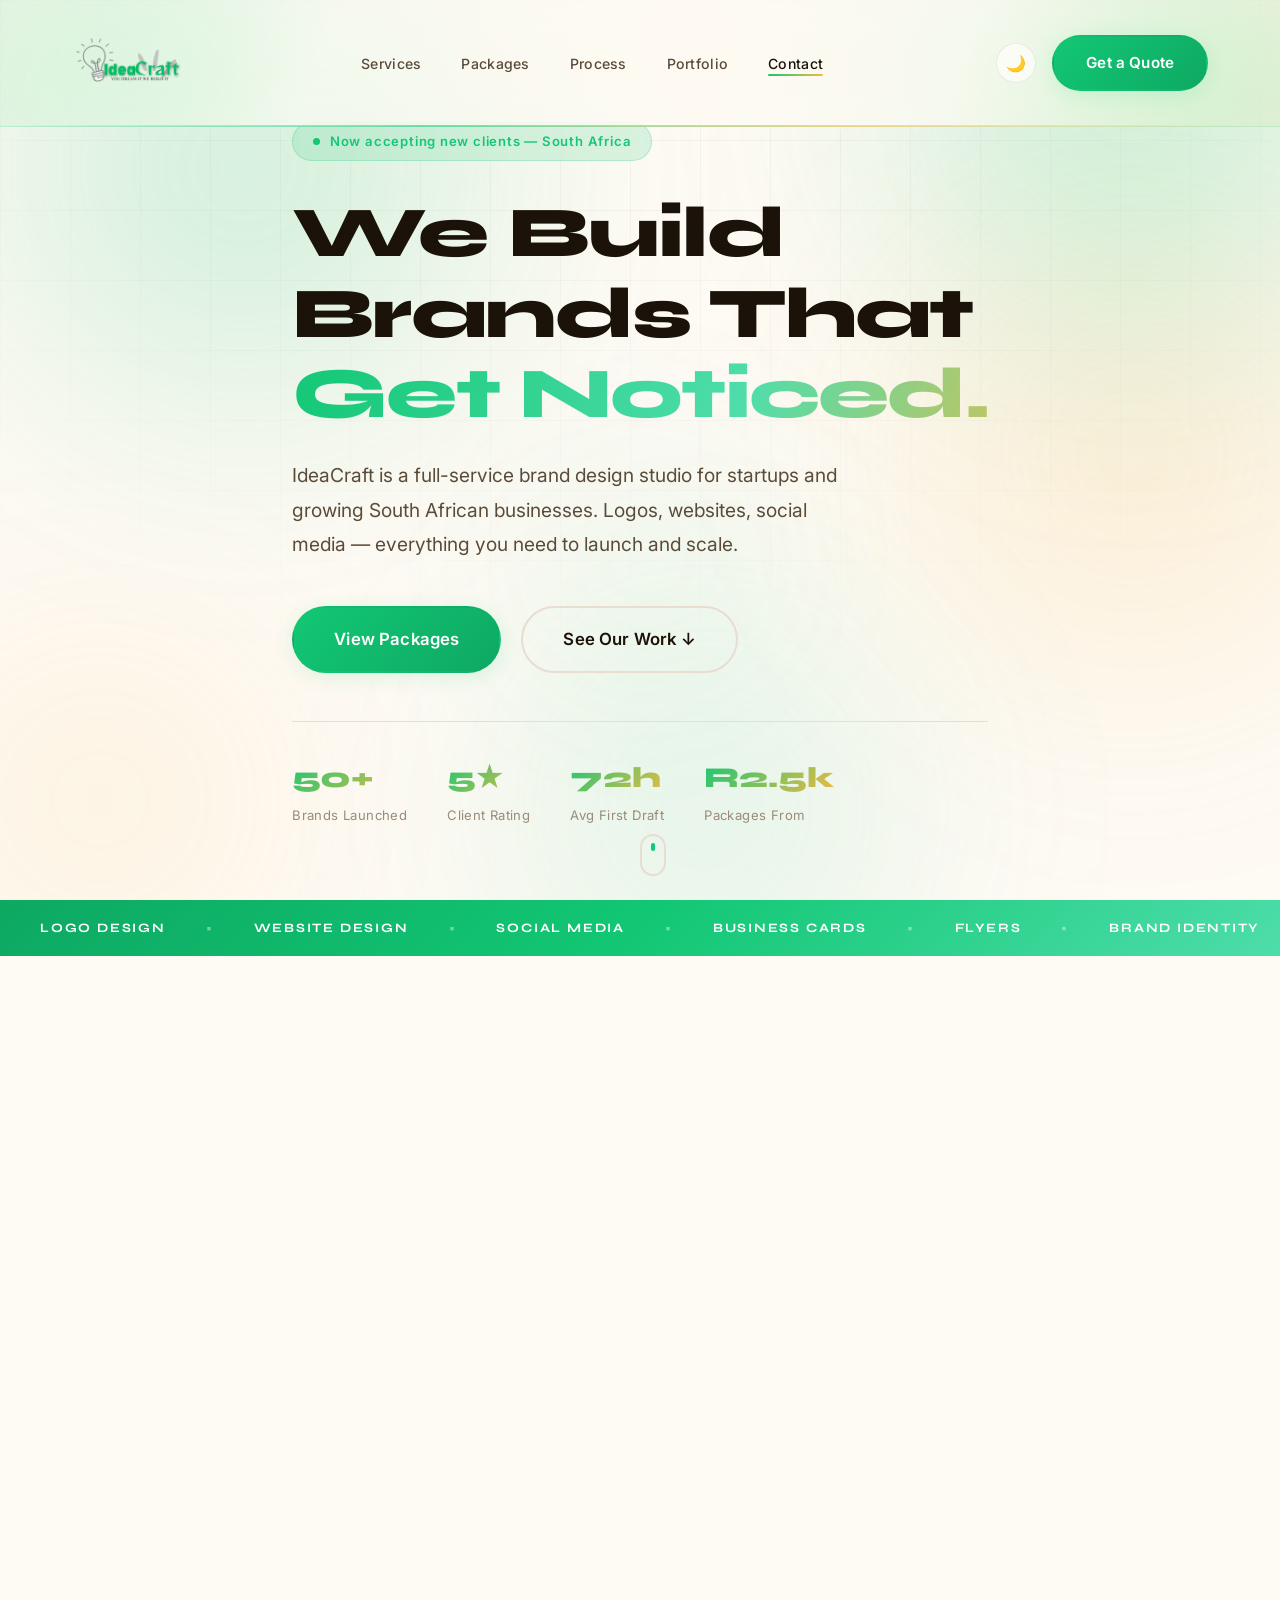
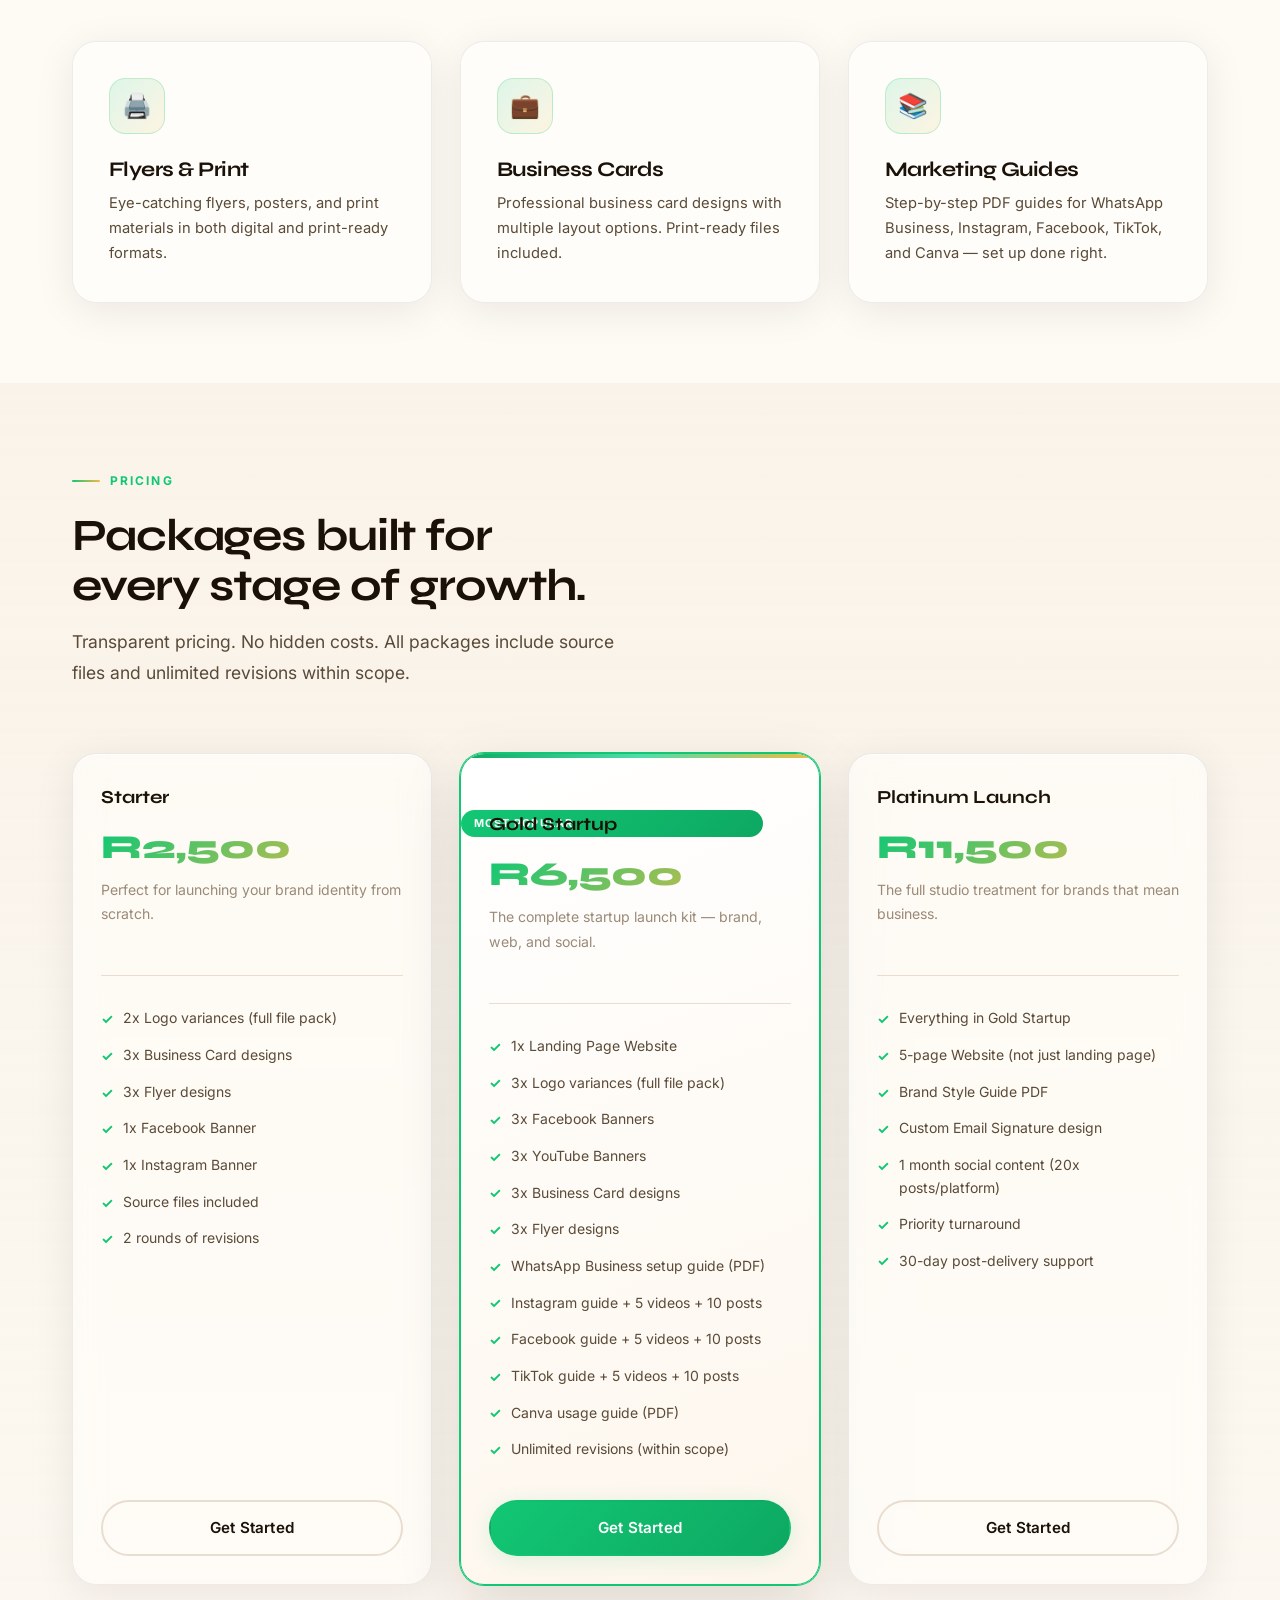
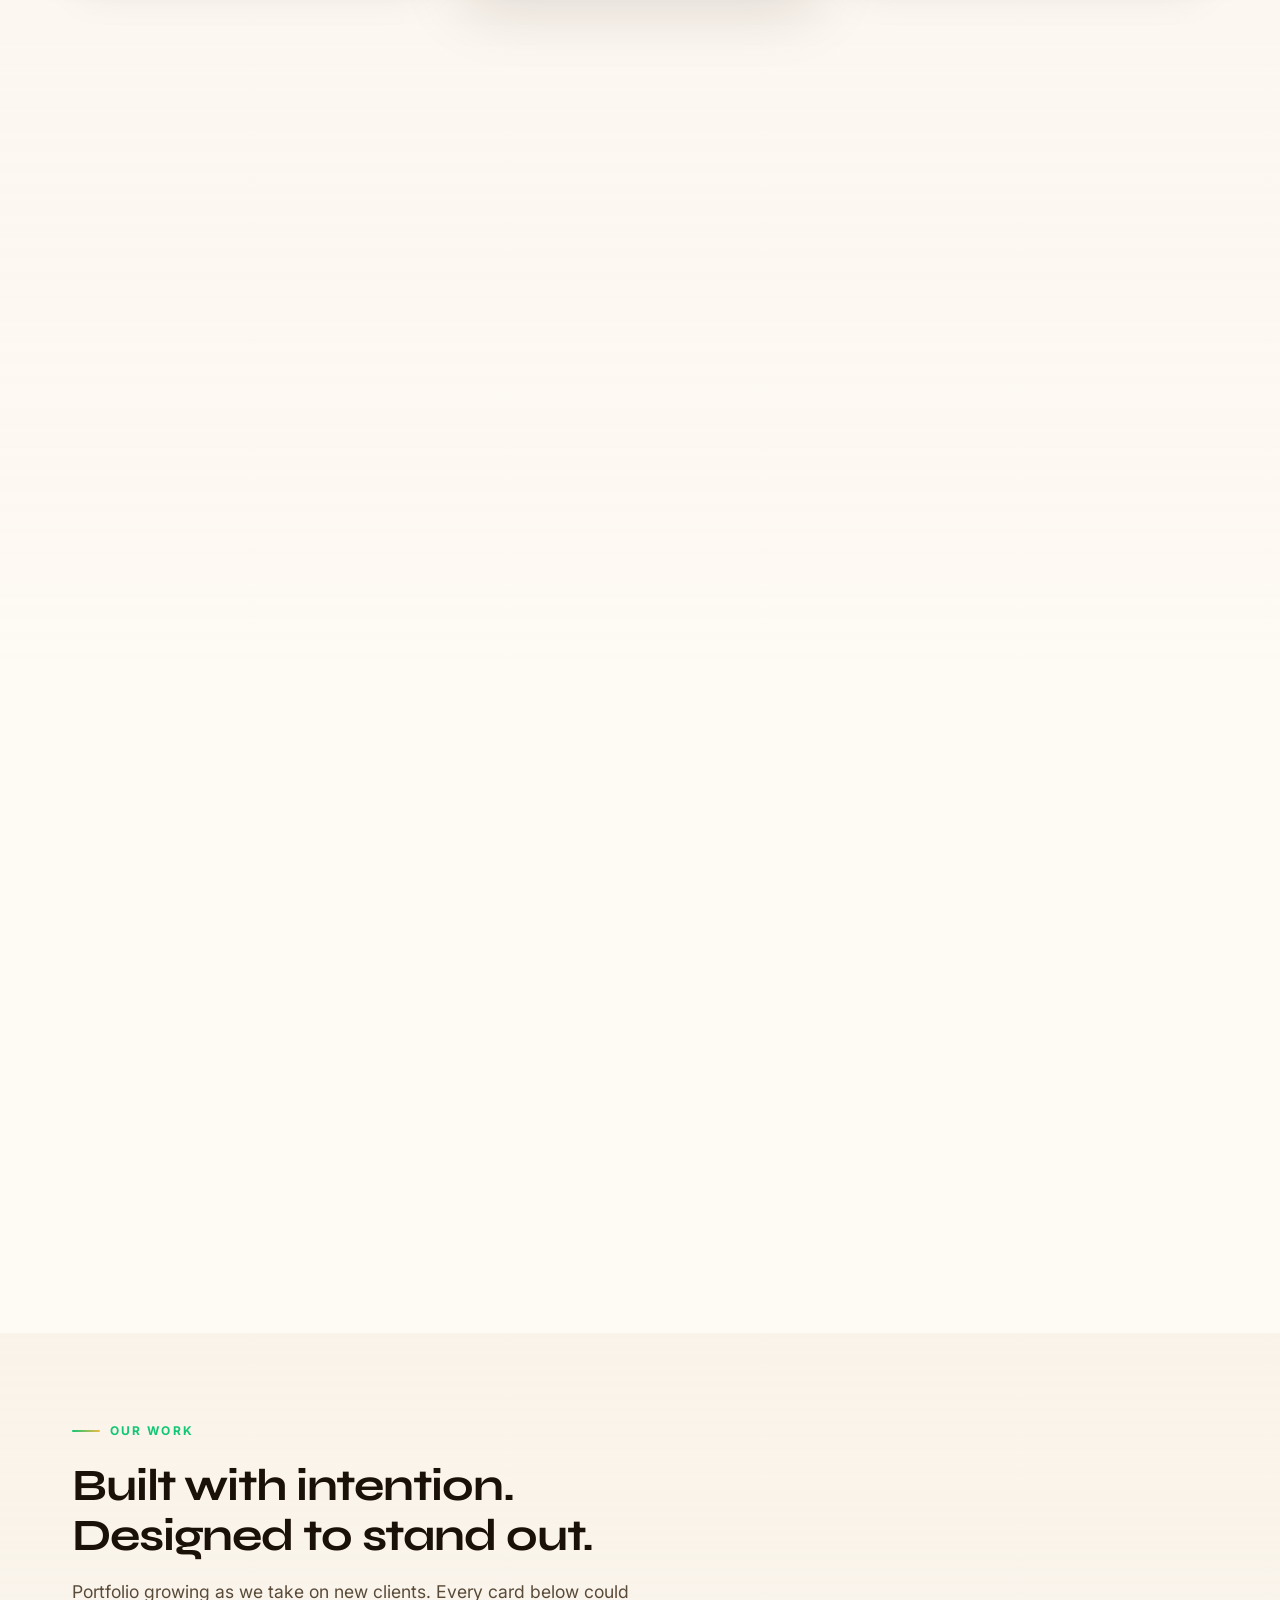
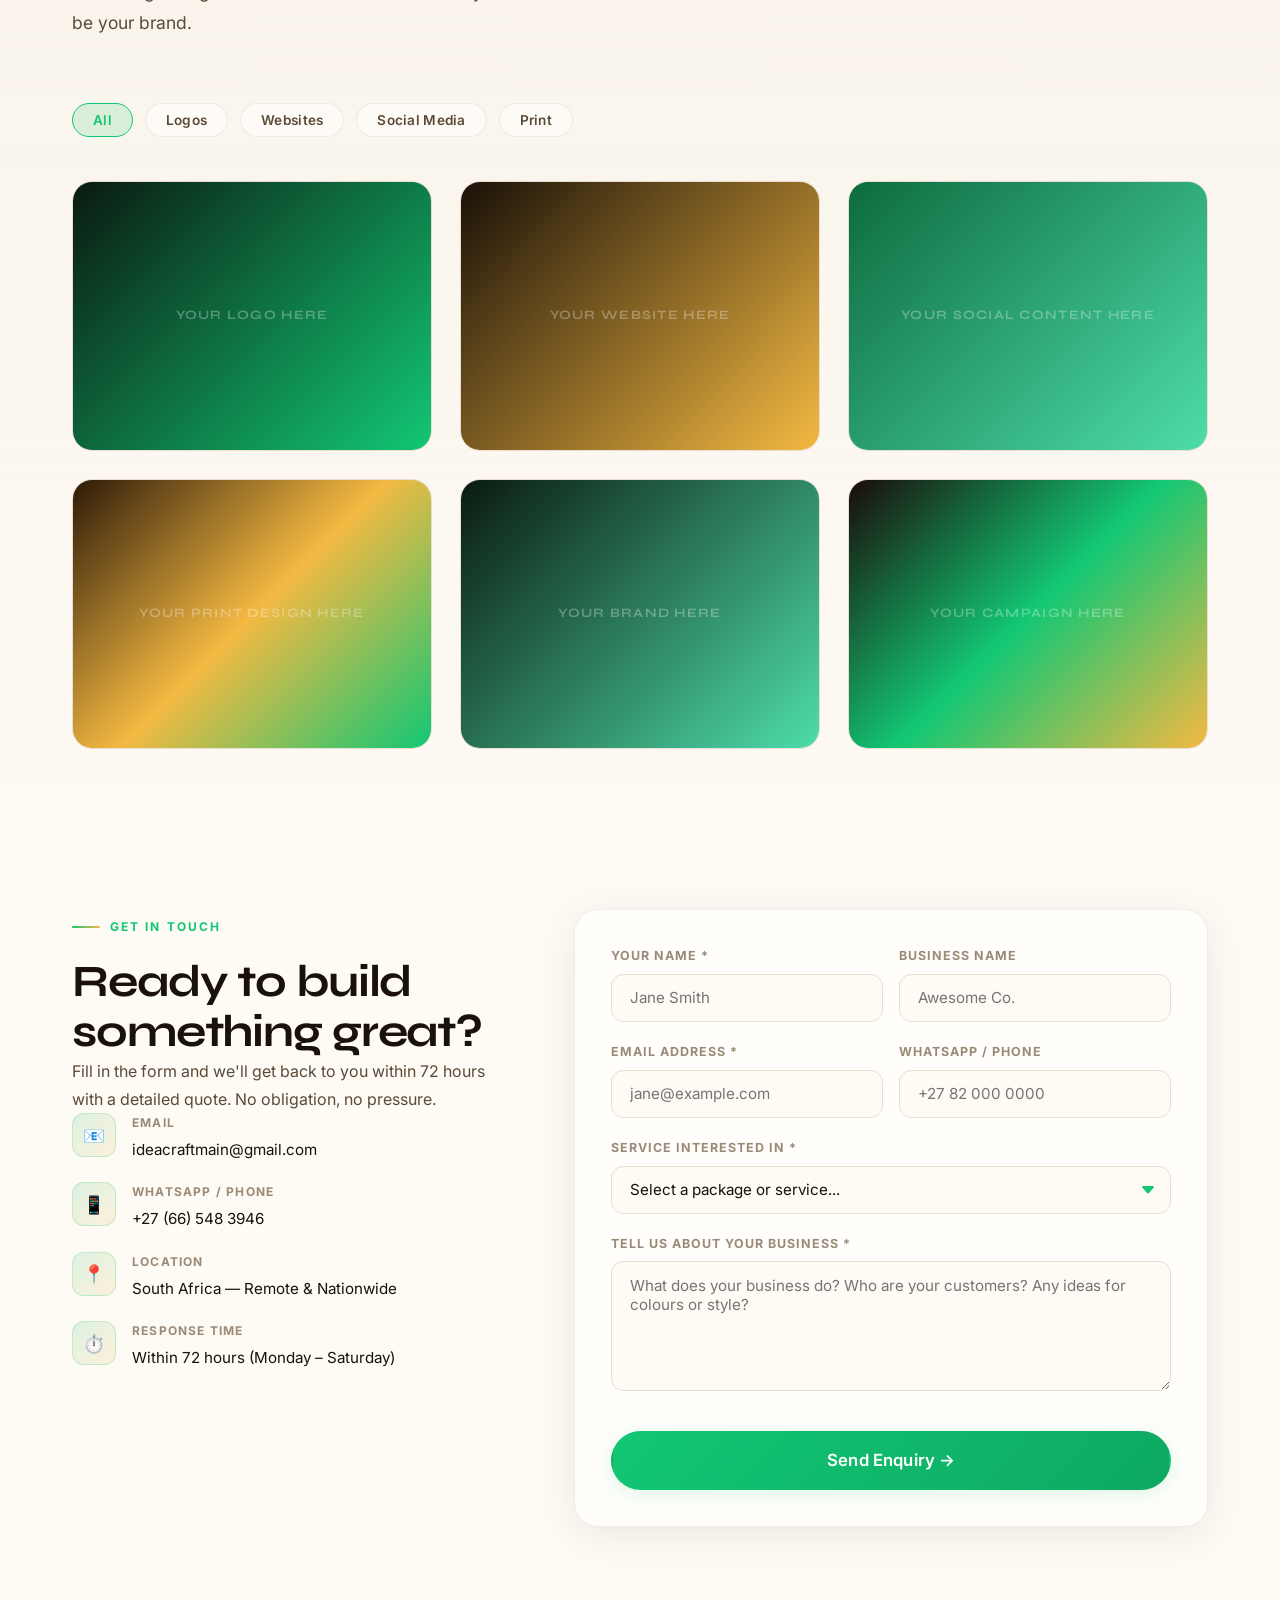
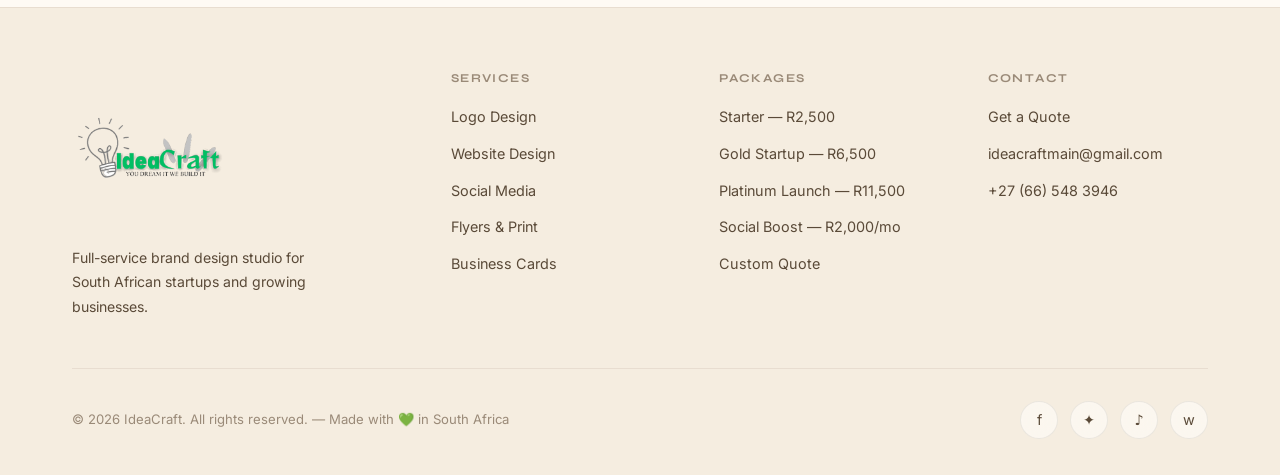
==== commit 3b937825: "Enhance background 2" ====
--- a/index.html
+++ b/index.html
@@ -17,6 +17,14 @@
 
   <!-- Scroll progress -->
   <div class="scroll-progress" id="scrollProgress"></div>
+
+  <!-- Ambient aurora background canvas -->
+  <div class="site-bg" aria-hidden="true">
+    <span class="aurora aurora-1"></span>
+    <span class="aurora aurora-2"></span>
+    <span class="aurora aurora-3"></span>
+    <span class="site-bg-grid"></span>
+  </div>
 
   <!-- Grain texture overlay -->
   <div class="grain" aria-hidden="true"></div>
@@ -180,7 +188,7 @@
     </section>
 
     <!-- ── Packages ── -->
-    <section class="section" id="packages" style="background: var(--bg-alt);">
+    <section class="section section-alt" id="packages">
       <div class="container">
         <div class="section-header reveal">
           <div class="section-label">Pricing</div>
@@ -341,7 +349,7 @@
     </section>
 
     <!-- ── Portfolio ── -->
-    <section class="section" id="portfolio" style="background: var(--bg-alt);">
+    <section class="section section-alt" id="portfolio">
       <div class="container">
         <div class="section-header reveal">
           <div class="section-label">Our Work</div>
--- a/css/styles.css
+++ b/css/styles.css
@@ -22,9 +22,23 @@
   --text-primary:   #1A1108;
   --text-secondary: #5A4A38;
   --text-muted:     #9A8A78;
-  --nav-bg:         rgba(254, 250, 244, 0.88);
+  --nav-bg:         linear-gradient(110deg, rgba(18,199,116,0.07), rgba(254,250,244,0.72) 26%, rgba(254,250,244,0.72) 74%, rgba(244,185,66,0.08));
+  --nav-border:     rgba(18, 199, 116, 0.16);
   --shadow:         0 8px 40px rgba(26, 17, 8, 0.08);
   --shadow-lg:      0 24px 64px rgba(26, 17, 8, 0.13);
+
+  /* Ambient aurora */
+  --aurora-1:       rgba(18, 199, 116, 0.22);
+  --aurora-2:       rgba(244, 185, 66, 0.20);
+  --aurora-3:       rgba(78, 221, 170, 0.18);
+  --grid-line:      rgba(26, 17, 8, 0.045);
+  /* Frosted glass surfaces */
+  --glass:          rgba(255, 255, 255, 0.55);
+  --glass-strong:   rgba(255, 255, 255, 0.68);
+  --glass-border:   rgba(255, 255, 255, 0.65);
+  --glass-edge:     rgba(26, 17, 8, 0.07);
+  --glass-highlight: rgba(255, 255, 255, 0.7);
+  --section-alt-bg: linear-gradient(180deg, rgba(245,237,224,0.55), rgba(254,250,244,0.2));
 }
 
 [data-theme="dark"] {
@@ -36,9 +50,23 @@
   --text-primary:   #F5EDE0;
   --text-secondary: #B8A890;
   --text-muted:     #7A6A55;
-  --nav-bg:         rgba(12, 10, 8, 0.92);
+  --nav-bg:         linear-gradient(110deg, rgba(18,199,116,0.12), rgba(12,10,8,0.78) 26%, rgba(12,10,8,0.78) 74%, rgba(244,185,66,0.10));
+  --nav-border:     rgba(18, 199, 116, 0.18);
   --shadow:         0 8px 40px rgba(0,0,0,0.55);
   --shadow-lg:      0 24px 64px rgba(0,0,0,0.65);
+
+  /* Ambient aurora */
+  --aurora-1:       rgba(18, 199, 116, 0.28);
+  --aurora-2:       rgba(244, 185, 66, 0.20);
+  --aurora-3:       rgba(78, 221, 170, 0.22);
+  --grid-line:      rgba(245, 237, 224, 0.04);
+  /* Frosted glass surfaces */
+  --glass:          rgba(28, 22, 16, 0.45);
+  --glass-strong:   rgba(28, 22, 16, 0.6);
+  --glass-border:   rgba(255, 255, 255, 0.08);
+  --glass-edge:     rgba(255, 255, 255, 0.06);
+  --glass-highlight: rgba(255, 255, 255, 0.12);
+  --section-alt-bg: linear-gradient(180deg, rgba(20,16,9,0.5), rgba(12,10,8,0.15));
 }
 
 @media (prefers-color-scheme: dark) {
@@ -51,9 +79,21 @@
     --text-primary:   #F5EDE0;
     --text-secondary: #B8A890;
     --text-muted:     #7A6A55;
-    --nav-bg:         rgba(12, 10, 8, 0.92);
+    --nav-bg:         linear-gradient(110deg, rgba(18,199,116,0.12), rgba(12,10,8,0.78) 26%, rgba(12,10,8,0.78) 74%, rgba(244,185,66,0.10));
+    --nav-border:     rgba(18, 199, 116, 0.18);
     --shadow:         0 8px 40px rgba(0,0,0,0.55);
     --shadow-lg:      0 24px 64px rgba(0,0,0,0.65);
+
+    --aurora-1:       rgba(18, 199, 116, 0.28);
+    --aurora-2:       rgba(244, 185, 66, 0.20);
+    --aurora-3:       rgba(78, 221, 170, 0.22);
+    --grid-line:      rgba(245, 237, 224, 0.04);
+    --glass:          rgba(28, 22, 16, 0.45);
+    --glass-strong:   rgba(28, 22, 16, 0.6);
+    --glass-border:   rgba(255, 255, 255, 0.08);
+    --glass-edge:     rgba(255, 255, 255, 0.06);
+    --glass-highlight: rgba(255, 255, 255, 0.12);
+    --section-alt-bg: linear-gradient(180deg, rgba(20,16,9,0.5), rgba(12,10,8,0.15));
   }
 }
 
@@ -180,17 +220,31 @@
   position: fixed;
   top: 0; left: 0; right: 0;
   z-index: 100;
-  padding: 1rem 0;
+  padding: 0.3rem 0;
   transition: all 0.35s ease;
+  background: var(--nav-bg);
+  backdrop-filter: blur(20px) saturate(160%);
+  -webkit-backdrop-filter: blur(20px) saturate(160%);
+  border-bottom: 1px solid var(--nav-border);
+}
+/* gradient accent line always visible under the nav */
+.nav::after {
+  content: '';
+  position: absolute;
+  left: 0; right: 0; bottom: -1px;
+  height: 2px;
+  background: linear-gradient(90deg, transparent, var(--green), var(--gold), transparent);
+  opacity: 0.55;
+  transition: opacity 0.35s ease;
 }
 .nav.scrolled {
-  background: var(--nav-bg);
-  backdrop-filter: blur(20px);
-  -webkit-backdrop-filter: blur(20px);
-  border-bottom: 1px solid var(--border);
-  padding: 0.75rem 0;
-  box-shadow: var(--shadow);
-}
+  backdrop-filter: blur(26px) saturate(170%);
+  -webkit-backdrop-filter: blur(26px) saturate(170%);
+  border-bottom: 1px solid var(--green-border);
+  padding: 0.2rem 0;
+  box-shadow: 0 8px 30px rgba(0,0,0,0.18), inset 0 1px 0 rgba(255,255,255,0.05);
+}
+.nav.scrolled::after { opacity: 0.85; }
 .nav-container {
   display: flex;
   align-items: center;
@@ -854,7 +908,7 @@
 
 /* ── Logo Image ── */
 .site-logo {
-  width: 160px;
+  width: 116px;
   height: auto;
   display: block;
   object-fit: contain;
@@ -890,6 +944,93 @@
   background-image: url("data:image/svg+xml,%3Csvg xmlns='http://www.w3.org/2000/svg' width='160' height='160'%3E%3Cfilter id='n'%3E%3CfeTurbulence type='fractalNoise' baseFrequency='0.85' numOctaves='3' stitchTiles='stitch'/%3E%3C/filter%3E%3Crect width='100%25' height='100%25' filter='url(%23n)'/%3E%3C/svg%3E");
 }
 
+/* ---------- Ambient aurora canvas ---------- */
+.site-bg {
+  position: fixed;
+  inset: 0;
+  z-index: -1;
+  overflow: hidden;
+  pointer-events: none;
+}
+.aurora {
+  position: absolute;
+  border-radius: 50%;
+  filter: blur(90px);
+  will-change: transform;
+}
+.aurora-1 {
+  width: 62vmax; height: 62vmax;
+  background: radial-gradient(circle, var(--aurora-1) 0%, transparent 66%);
+  top: -18vmax; left: -12vmax;
+  animation: auroraA 24s ease-in-out infinite alternate;
+}
+.aurora-2 {
+  width: 55vmax; height: 55vmax;
+  background: radial-gradient(circle, var(--aurora-2) 0%, transparent 66%);
+  top: 8vmax; right: -16vmax;
+  animation: auroraB 30s ease-in-out infinite alternate;
+}
+.aurora-3 {
+  width: 50vmax; height: 50vmax;
+  background: radial-gradient(circle, var(--aurora-3) 0%, transparent 66%);
+  bottom: -18vmax; left: 30%;
+  animation: auroraC 34s ease-in-out infinite alternate;
+}
+.site-bg-grid {
+  position: absolute;
+  inset: 0;
+  background-image:
+    linear-gradient(var(--grid-line) 1px, transparent 1px),
+    linear-gradient(90deg, var(--grid-line) 1px, transparent 1px);
+  background-size: 70px 70px;
+  -webkit-mask-image: radial-gradient(ellipse 100% 100% at 50% 0%, #000 10%, transparent 80%);
+  mask-image: radial-gradient(ellipse 100% 100% at 50% 0%, #000 10%, transparent 80%);
+}
+@keyframes auroraA { to { transform: translate(14vmax, 10vmax) scale(1.18); } }
+@keyframes auroraB { to { transform: translate(-12vmax, 12vmax) scale(1.12); } }
+@keyframes auroraC { to { transform: translate(10vmax, -10vmax) scale(1.2); } }
+
+/* ---------- Frosted-glass surfaces ---------- */
+.service-card,
+.package-card:not(.featured):not(.package-custom),
+.process-step,
+.contact-form,
+.filter-btn,
+.theme-toggle,
+.footer-social a {
+  background: var(--glass);
+  backdrop-filter: blur(14px) saturate(150%);
+  -webkit-backdrop-filter: blur(14px) saturate(150%);
+  border-color: var(--glass-edge);
+}
+.service-card,
+.package-card:not(.featured):not(.package-custom),
+.process-step,
+.contact-form {
+  box-shadow: var(--shadow), inset 0 1px 0 var(--glass-highlight);
+}
+.service-card:hover,
+.package-card:not(.featured):not(.package-custom):hover,
+.process-step:hover {
+  box-shadow: var(--shadow-lg), inset 0 1px 0 var(--glass-highlight);
+}
+.contact-form { background: var(--glass-strong); }
+
+/* Featured card: glassy but bolder */
+.package-card.featured {
+  backdrop-filter: blur(14px) saturate(150%);
+  -webkit-backdrop-filter: blur(14px) saturate(150%);
+}
+
+/* Translucent alt sections so the aurora bleeds through */
+.section-alt { background: var(--section-alt-bg); }
+
+/* Service icon / process number get a touch more glass */
+.service-icon, .process-number, .contact-detail-icon {
+  backdrop-filter: blur(6px);
+  -webkit-backdrop-filter: blur(6px);
+}
+
 /* ---------- Entrance animation ---------- */
 .anim-in {
   opacity: 0;
@@ -904,18 +1045,7 @@
 
 /* ---------- Hero refinements ---------- */
 .hero-orb-1 { opacity: 0.26; }
-.hero-bg::before {
-  content: '';
-  position: absolute;
-  inset: 0;
-  background-image:
-    linear-gradient(var(--border) 1px, transparent 1px),
-    linear-gradient(90deg, var(--border) 1px, transparent 1px);
-  background-size: 64px 64px;
-  -webkit-mask-image: radial-gradient(ellipse 80% 60% at 50% 0%, #000 0%, transparent 75%);
-  mask-image: radial-gradient(ellipse 80% 60% at 50% 0%, #000 0%, transparent 75%);
-  opacity: 0.5;
-}
+/* global .site-bg-grid now provides the grid; hero keeps just its orbs */
 
 /* Scroll cue */
 .hero-scroll-cue {
@@ -993,7 +1123,7 @@
 
 /* ---------- Reduced motion ---------- */
 @media (prefers-reduced-motion: reduce) {
-  .anim-in, .gradient-text, .hero-scroll-cue span, .hero-orb, .hero-bg::after, .marquee-track {
+  .anim-in, .gradient-text, .hero-scroll-cue span, .hero-orb, .hero-bg::after, .marquee-track, .aurora {
     animation: none !important;
   }
   .anim-in { opacity: 1; transform: none; }
@@ -1009,7 +1139,7 @@
 @media (max-width: 900px) {
   .nav-links { gap: 1.5rem; }
   .nav-links a { font-size: 0.84rem; }
-  .site-logo { width: 140px; }
+  .site-logo { width: 120px; }
   .footer .site-logo { width: 140px; }
   .services-grid { grid-template-columns: repeat(auto-fit, minmax(260px, 1fr)); }
   .portfolio-grid { grid-template-columns: repeat(auto-fill, minmax(260px, 1fr)); }
